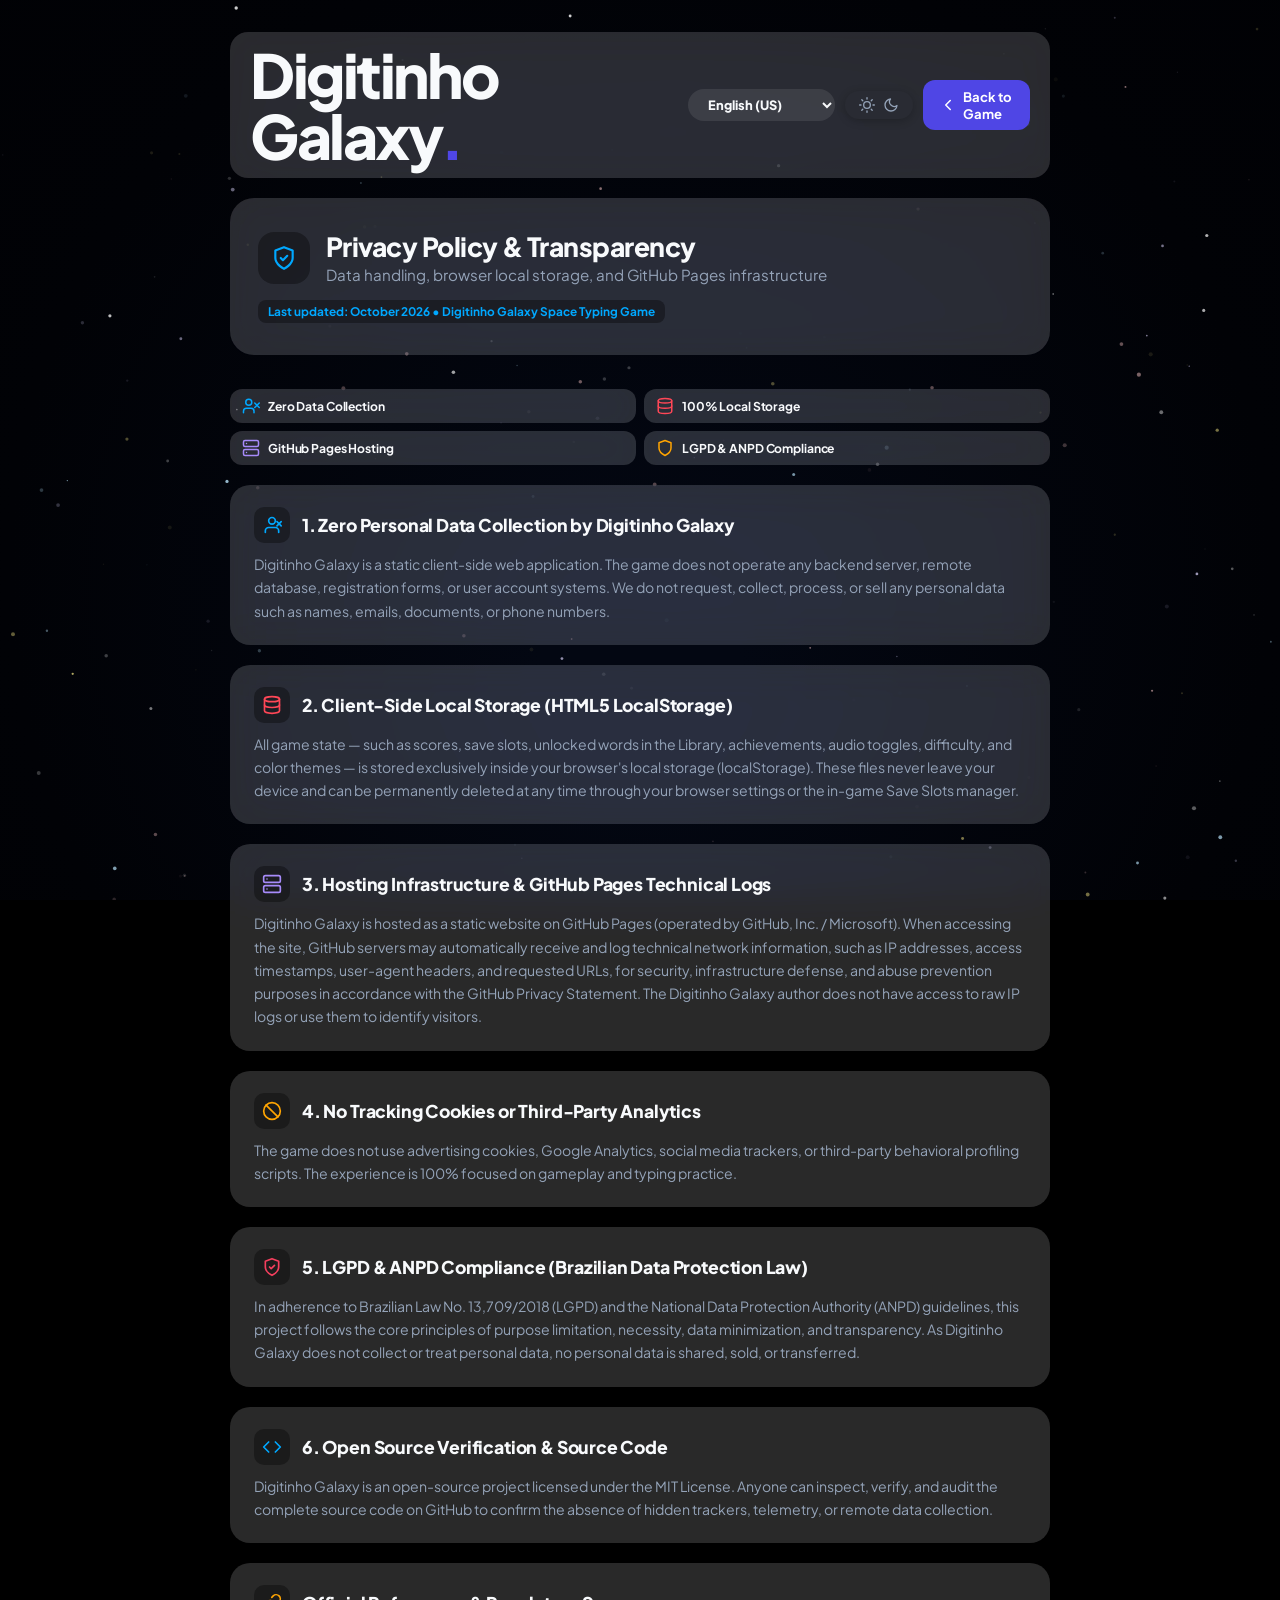
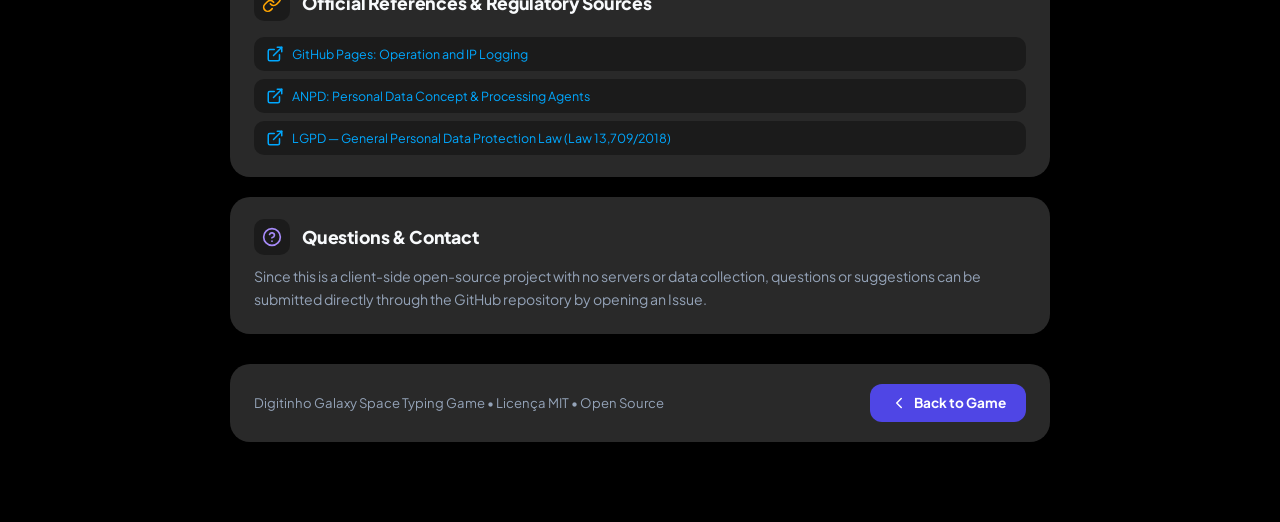
==== privacy.html @ 4d116341 "feat: enhance black hole accretion pulse, add progressive spaghettification and canvas celestial deb" ====
<!DOCTYPE html>
<html lang="en" class="privacy-html">
<head>
  <meta charset="UTF-8" />
  <meta name="viewport" content="width=device-width, initial-scale=1.0" />
  <title data-i18n="privacy_page_title">Digitinho Galaxy — Privacy Policy &amp; Transparency</title>
  <meta name="description" content="Digitinho Galaxy Privacy Policy & Data Transparency: client-side processing, browser local storage, and GitHub Pages infrastructure." />
  <link rel="icon" type="image/svg+xml" href="data:image/svg+xml,%3Csvg xmlns='http://www.w3.org/2000/svg' viewBox='0 0 32 32'%3E%3Cdefs%3E%3ClinearGradient id='g' x1='0%25' y1='0%25' x2='100%25' y2='100%25'%3E%3Cstop offset='0%25' stop-color='%236366F1'/%3E%3Cstop offset='100%25' stop-color='%2306B6D4'/%3E%3C/linearGradient%3E%3C/defs%3E%3Crect width='32' height='32' rx='8' fill='url(%23g)'/%3E%3Ctext x='15' y='22' font-family='sans-serif' font-weight='900' font-size='19' fill='%23FFFFFF' text-anchor='middle'%3ED%3C/text%3E%3Ccircle cx='23' cy='21' r='2.5' fill='%23FBBF24'/%3E%3C/svg%3E" />
  <link rel="preconnect" href="https://fonts.googleapis.com" />
  <link rel="preconnect" href="https://fonts.gstatic.com" crossorigin />
  <link href="https://fonts.googleapis.com/css2?family=Inter:wght@400;500;600;700;800&family=Plus+Jakarta+Sans:wght@500;600;700;800&display=swap" rel="stylesheet" />
  <link rel="stylesheet" href="./css/variables.css?v=1.0" />
  <link rel="stylesheet" href="./css/components.css?v=1.0" />
  <link rel="stylesheet" href="./css/layout.css?v=1.0" />
  <link rel="stylesheet" href="./css/modals.css?v=1.0" />
  <link rel="stylesheet" href="./css/responsive.css?v=1.0" />
  <style>
    html.privacy-html,
    body.privacy-body {
      overflow-y: auto !important;
      overflow-x: hidden !important;
      height: auto !important;
      min-height: 100vh !important;
      user-select: text !important;
      scrollbar-width: thin;
      scrollbar-color: rgba(99, 102, 241, 0.45) transparent;
    }
    html.privacy-html::-webkit-scrollbar,
    body.privacy-body::-webkit-scrollbar {
      width: 9px;
    }
    html.privacy-html::-webkit-scrollbar-track,
    body.privacy-body::-webkit-scrollbar-track {
      background: transparent;
    }
    html.privacy-html::-webkit-scrollbar-thumb,
    body.privacy-body::-webkit-scrollbar-thumb {
      background: rgba(99, 102, 241, 0.35);
      border-radius: 999px;
    }
    html.privacy-html::-webkit-scrollbar-thumb:hover,
    body.privacy-body::-webkit-scrollbar-thumb:hover {
      background: rgba(99, 102, 241, 0.60);
    }
  </style>
</head>
<body class="privacy-body">
  <!-- Ambient Saturated Canvas (dynamic orbs & topography behind frosted glass) -->
  <canvas id="ambient-canvas" aria-hidden="true"></canvas>

  <div class="privacy-page-wrap">
    
    <!-- Top Navigation Bar -->
    <header class="privacy-page-nav">
      <a href="./index.html" class="start-logo" style="text-decoration:none;">
        <span class="logo-main">Digitinho Galaxy</span><span class="logo-dot">.</span>
      </a>

      <div class="privacy-nav-actions">
        <!-- Language selector dropdown -->
        <select id="settings-lang-select" class="settings-opt-select" onchange="changeLanguage(this.value)" aria-label="Select language">
          <option value="en">English (US)</option>
          <option value="pt">Português (BR)</option>
          <option value="fr">Français</option>
          <option value="de">Deutsch</option>
          <option value="ja">日本語</option>
          <option value="ko">한국어</option>
          <option value="zh">简体中文</option>
        </select>

        <!-- Theme Toggle Button -->
        <button class="theme-switch-btn" onclick="toggleTheme()" type="button" aria-label="Toggle theme" title="Toggle theme">
          <svg class="theme-icon theme-icon-sun" width="16" height="16" viewBox="0 0 24 24" fill="none" stroke="currentColor" stroke-width="2" stroke-linecap="round" stroke-linejoin="round">
            <circle cx="12" cy="12" r="5"></circle>
            <line x1="12" y1="1" x2="12" y2="3"></line>
            <line x1="12" y1="21" x2="12" y2="23"></line>
            <line x1="4.22" y1="4.22" x2="5.64" y2="5.64"></line>
            <line x1="18.36" y1="18.36" x2="19.78" y2="19.78"></line>
            <line x1="1" y1="12" x2="3" y2="12"></line>
            <line x1="21" y1="12" x2="23" y2="12"></line>
            <line x1="4.22" y1="19.78" x2="5.64" y2="18.36"></line>
            <line x1="18.36" y1="5.64" x2="19.78" y2="4.22"></line>
          </svg>
          <svg class="theme-icon theme-icon-moon" width="16" height="16" viewBox="0 0 24 24" fill="none" stroke="currentColor" stroke-width="2" stroke-linecap="round" stroke-linejoin="round">
            <path d="M21 12.79A9 9 0 1 1 11.21 3 7 7 0 0 0 21 12.79z"></path>
          </svg>
        </button>

        <!-- Back to Game Link -->
        <a href="./index.html" class="btn-primary" style="display:inline-flex; align-items:center; gap:6px; text-decoration:none; padding:8px 16px; border-radius:12px; font-size:0.82rem;">
          <svg class="btn-svg-icon" width="15" height="15" viewBox="0 0 24 24" fill="none" stroke="currentColor" stroke-width="2" stroke-linecap="round" stroke-linejoin="round">
            <path d="m15 18-6-6 6-6"/>
          </svg>
          <span data-i18n="privacy_back_game">Voltar ao Jogo</span>
        </a>
      </div>
    </header>

    <!-- Hero Card -->
    <section class="privacy-hero-card">
      <div class="privacy-hero-header">
        <div class="privacy-hero-icon">
          <svg width="26" height="26" viewBox="0 0 24 24" fill="none" stroke="currentColor" stroke-width="2" stroke-linecap="round" stroke-linejoin="round">
            <path d="M12 22s8-4 8-10V5l-8-3-8 3v7c0 6 8 10 8 10z"/>
            <path d="m9 12 2 2 4-4"/>
          </svg>
        </div>
        <div>
          <h1 class="privacy-hero-title" data-i18n="privacy_title">Política de Privacidade &amp; Transparência</h1>
          <p class="privacy-hero-sub" data-i18n="privacy_sub">Tratamento de dados, armazenamento local no navegador e infraestrutura do GitHub Pages</p>
        </div>
      </div>
      <div class="privacy-updated-badge" data-i18n="privacy_updated">
        Última atualização: Outubro de 2026 • Digitinho Galaxy Space Typing Game
      </div>
    </section>

    <!-- Key Highlights Badges Grid -->
    <section class="privacy-badges-grid">
      <div class="privacy-badge">
        <svg class="privacy-badge-icon rule-icon-cyan" width="18" height="18" viewBox="0 0 24 24" fill="none" stroke="currentColor" stroke-width="2" stroke-linecap="round" stroke-linejoin="round">
          <path d="M16 21v-2a4 4 0 0 0-4-4H6a4 4 0 0 0-4 4v2"/>
          <circle cx="9" cy="7" r="4"/>
          <line x1="17" y1="8" x2="23" y2="14"/>
          <line x1="23" y1="8" x2="17" y2="14"/>
        </svg>
        <span data-i18n="privacy_badge_nocollect">Zero Coleta de Dados</span>
      </div>
      <div class="privacy-badge">
        <svg class="privacy-badge-icon rule-icon-coral" width="18" height="18" viewBox="0 0 24 24" fill="none" stroke="currentColor" stroke-width="2" stroke-linecap="round" stroke-linejoin="round">
          <ellipse cx="12" cy="5" rx="9" ry="3"/>
          <path d="M21 12c0 1.66-4 3-9 3s-9-1.34-9-3"/>
          <path d="M3 5v14c0 1.66 4 3 9 3s9-1.34 9-3V5"/>
        </svg>
        <span data-i18n="privacy_badge_local">100% Armazenamento Local</span>
      </div>
      <div class="privacy-badge">
        <svg class="privacy-badge-icon rule-icon-purple" width="18" height="18" viewBox="0 0 24 24" fill="none" stroke="currentColor" stroke-width="2" stroke-linecap="round" stroke-linejoin="round">
          <rect x="2" y="2" width="20" height="8" rx="2" ry="2"/>
          <rect x="2" y="14" width="20" height="8" rx="2" ry="2"/>
          <line x1="6" y1="6" x2="6.01" y2="6"/>
          <line x1="6" y1="18" x2="6.01" y2="18"/>
        </svg>
        <span data-i18n="privacy_badge_github">Hospedagem GitHub Pages</span>
      </div>
      <div class="privacy-badge">
        <svg class="privacy-badge-icon rule-icon-amber" width="18" height="18" viewBox="0 0 24 24" fill="none" stroke="currentColor" stroke-width="2" stroke-linecap="round" stroke-linejoin="round">
          <path d="M12 22s8-4 8-10V5l-8-3-8 3v7c0 6 8 10 8 10z"/>
        </svg>
        <span data-i18n="privacy_badge_lgpd">Conformidade LGPD &amp; ANPD</span>
      </div>
    </section>

    <!-- Section 1 -->
    <article class="privacy-section-card">
      <div class="privacy-sec-head">
        <div class="privacy-sec-icon-box rule-icon-cyan">
          <svg width="20" height="20" viewBox="0 0 24 24" fill="none" stroke="currentColor" stroke-width="2" stroke-linecap="round" stroke-linejoin="round">
            <path d="M20 21v-2a4 4 0 0 0-4-4H8a4 4 0 0 0-4 4v2"/>
            <circle cx="12" cy="7" r="4"/>
            <line x1="18" y1="8" x2="23" y2="13"/>
            <line x1="23" y1="8" x2="18" y2="13"/>
          </svg>
        </div>
        <h2 class="privacy-sec-heading" data-i18n="privacy_sec_collection_title">1. Zero Coleta de Dados Pessoais pelo Digitinho Galaxy</h2>
      </div>
      <p class="privacy-sec-body" data-i18n="privacy_sec_collection_desc">
        O Digitinho Galaxy é um jogo web estático executado integralmente no navegador do jogador (client-side). O projeto não possui servidores de backend próprios, banco de dados remoto, formulários de cadastro ou sistema de contas de usuário. Nenhum dado pessoal (como nome, e-mail, documento ou telefone) é solicitado, coletado, processado ou comercializado pelo desenvolvedor.
      </p>
    </article>

    <!-- Section 2 -->
    <article class="privacy-section-card">
      <div class="privacy-sec-head">
        <div class="privacy-sec-icon-box rule-icon-coral">
          <svg width="20" height="20" viewBox="0 0 24 24" fill="none" stroke="currentColor" stroke-width="2" stroke-linecap="round" stroke-linejoin="round">
            <ellipse cx="12" cy="5" rx="9" ry="3"/>
            <path d="M21 12c0 1.66-4 3-9 3s-9-1.34-9-3"/>
            <path d="M3 5v14c0 1.66 4 3 9 3s9-1.34 9-3V5"/>
          </svg>
        </div>
        <h2 class="privacy-sec-heading" data-i18n="privacy_sec_storage_title">2. Armazenamento Local no Dispositivo (HTML5 LocalStorage)</h2>
      </div>
      <p class="privacy-sec-body" data-i18n="privacy_sec_storage_desc">
        Todo o progresso do jogo — incluindo pontuação, slots de salvamento, palavras desbloqueadas na Biblioteca, conquistas obtidas, preferências sonoras, dificuldade e tema visual — é armazenado exclusivamente no armazenamento local do seu próprio navegador (localStorage). Essas informações jamais saem do seu aparelho e podem ser apagadas permanentemente a qualquer momento limpando os dados do navegador ou excluindo slots no próprio jogo.
      </p>
    </article>

    <!-- Section 3 -->
    <article class="privacy-section-card">
      <div class="privacy-sec-head">
        <div class="privacy-sec-icon-box rule-icon-purple">
          <svg width="20" height="20" viewBox="0 0 24 24" fill="none" stroke="currentColor" stroke-width="2" stroke-linecap="round" stroke-linejoin="round">
            <rect x="2" y="2" width="20" height="8" rx="2" ry="2"/>
            <rect x="2" y="14" width="20" height="8" rx="2" ry="2"/>
            <line x1="6" y1="6" x2="6.01" y2="6"/>
            <line x1="6" y1="18" x2="6.01" y2="18"/>
          </svg>
        </div>
        <h2 class="privacy-sec-heading" data-i18n="privacy_sec_hosting_title">3. Infraestrutura de Hospedagem e Registros Técnicos do GitHub Pages</h2>
      </div>
      <p class="privacy-sec-body" data-i18n="privacy_sec_hosting_desc">
        O Digitinho Galaxy é hospedado como um site estático na infraestrutura do GitHub Pages (operada pela GitHub, Inc. / Microsoft). Ao acessar a página, os servidores do GitHub podem processar e registrar automaticamente metadados técnicos de conexão — tais como endereço IP, data/hora da requisição, navegador (user-agent) e URL solicitada — para fins estritos de segurança, manutenção de infraestrutura e prevenção de abusos, em conformidade com a Declaração de Privacidade do GitHub. O desenvolvedor do Digitinho Galaxy não tem acesso a registros brutos de IPs nem utiliza esses dados para identificar ou rastrear jogadores.
      </p>
    </article>

    <!-- Section 4 -->
    <article class="privacy-section-card">
      <div class="privacy-sec-head">
        <div class="privacy-sec-icon-box rule-icon-amber">
          <svg width="20" height="20" viewBox="0 0 24 24" fill="none" stroke="currentColor" stroke-width="2" stroke-linecap="round" stroke-linejoin="round">
            <circle cx="12" cy="12" r="10"/>
            <line x1="4.93" y1="4.93" x2="19.07" y2="19.07"/>
          </svg>
        </div>
        <h2 class="privacy-sec-heading" data-i18n="privacy_sec_cookies_title">4. Zero Cookies de Rastreamento ou Analítica de Terceiros</h2>
      </div>
      <p class="privacy-sec-body" data-i18n="privacy_sec_cookies_desc">
        O jogo não utiliza cookies de publicidade, Google Analytics, pixels de redes sociais ou ferramentas de telemetria e perfilamento comportamental de terceiros. A experiência é 100% voltada ao treino de digitação e diversão arcade.
      </p>
    </article>

    <!-- Section 5 -->
    <article class="privacy-section-card">
      <div class="privacy-sec-head">
        <div class="privacy-sec-icon-box rule-icon-rose">
          <svg width="20" height="20" viewBox="0 0 24 24" fill="none" stroke="currentColor" stroke-width="2" stroke-linecap="round" stroke-linejoin="round">
            <path d="M12 22s8-4 8-10V5l-8-3-8 3v7c0 6 8 10 8 10z"/>
            <path d="m9 12 2 2 4-4"/>
          </svg>
        </div>
        <h2 class="privacy-sec-heading" data-i18n="privacy_sec_lgpd_title">5. Conformidade com a LGPD e Diretrizes da ANPD</h2>
      </div>
      <p class="privacy-sec-body" data-i18n="privacy_sec_lgpd_desc">
        Em observância à Lei Geral de Proteção de Dados Pessoais do Brasil (Lei nº 13.709/2018 - LGPD) e às orientações da Autoridade Nacional de Proteção de Dados (ANPD), o projeto adota estritamente os princípios de finalidade, necessidade, não discriminação e minimização de dados. Como o desenvolvedor não realiza tratamento de dados pessoais dos jogadores, nenhuma informação pessoal é comercializada, compartilhada ou transferida a terceiros.
      </p>
    </article>

    <!-- Section 6 -->
    <article class="privacy-section-card">
      <div class="privacy-sec-head">
        <div class="privacy-sec-icon-box rule-icon-cyan">
          <svg width="20" height="20" viewBox="0 0 24 24" fill="none" stroke="currentColor" stroke-width="2" stroke-linecap="round" stroke-linejoin="round">
            <polyline points="16 18 22 12 16 6"/>
            <polyline points="8 6 2 12 8 18"/>
          </svg>
        </div>
        <h2 class="privacy-sec-heading" data-i18n="privacy_sec_opensource_title">6. Código Aberto, Transparência e Auditoria</h2>
      </div>
      <p class="privacy-sec-body" data-i18n="privacy_sec_opensource_desc">
        O Digitinho Galaxy é um projeto de código aberto disponibilizado sob a Licença MIT. Qualquer pessoa pode inspecionar, auditar e verificar o código-fonte integral no GitHub para atestar a ausência total de rastreadores ocultos, telemetria ou coleta remota de dados.
      </p>
    </article>

    <!-- Section 7: Regulatory Links -->
    <section class="privacy-section-card">
      <div class="privacy-sec-head">
        <div class="privacy-sec-icon-box rule-icon-amber">
          <svg width="20" height="20" viewBox="0 0 24 24" fill="none" stroke="currentColor" stroke-width="2" stroke-linecap="round" stroke-linejoin="round">
            <path d="M10 13a5 5 0 0 0 7.54.54l3-3a5 5 0 0 0-7.07-7.07l-1.72 1.71"/>
            <path d="M14 11a5 5 0 0 0-7.54-.54l-3 3a5 5 0 0 0 7.07 7.07l1.71-1.71"/>
          </svg>
        </div>
        <h2 class="privacy-sec-heading" data-i18n="privacy_sec_links_title">Fontes Oficiais e Referências Normativas</h2>
      </div>
      <div class="privacy-links-grid" style="margin-top:6px;">
        <a href="https://docs.github.com/en/pages/getting-started-with-github-pages/what-is-github-pages" target="_blank" rel="noopener noreferrer" class="privacy-link-item">
          <svg class="btn-svg-icon" width="16" height="16" viewBox="0 0 24 24" fill="none" stroke="currentColor" stroke-width="2" stroke-linecap="round" stroke-linejoin="round">
            <path d="M18 13v6a2 2 0 0 1-2 2H5a2 2 0 0 1-2-2V8a2 2 0 0 1 2-2h6"/>
            <polyline points="15 3 21 3 21 9"/>
            <line x1="10" y1="14" x2="21" y2="3"/>
          </svg>
          <span data-i18n="privacy_link_github">GitHub Pages: Funcionamento e Registro de IPs</span>
        </a>
        <a href="https://www.gov.br/anpd/pt-br/assuntos/titular-de-dados" target="_blank" rel="noopener noreferrer" class="privacy-link-item">
          <svg class="btn-svg-icon" width="16" height="16" viewBox="0 0 24 24" fill="none" stroke="currentColor" stroke-width="2" stroke-linecap="round" stroke-linejoin="round">
            <path d="M18 13v6a2 2 0 0 1-2 2H5a2 2 0 0 1-2-2V8a2 2 0 0 1 2-2h6"/>
            <polyline points="15 3 21 3 21 9"/>
            <line x1="10" y1="14" x2="21" y2="3"/>
          </svg>
          <span data-i18n="privacy_link_anpd">ANPD: Conceito de Dado Pessoal e Agentes de Tratamento</span>
        </a>
        <a href="https://www.planalto.gov.br/ccivil_03/_ato2015-2018/2018/lei/l13709.htm" target="_blank" rel="noopener noreferrer" class="privacy-link-item">
          <svg class="btn-svg-icon" width="16" height="16" viewBox="0 0 24 24" fill="none" stroke="currentColor" stroke-width="2" stroke-linecap="round" stroke-linejoin="round">
            <path d="M18 13v6a2 2 0 0 1-2 2H5a2 2 0 0 1-2-2V8a2 2 0 0 1 2-2h6"/>
            <polyline points="15 3 21 3 21 9"/>
            <line x1="10" y1="14" x2="21" y2="3"/>
          </svg>
          <span data-i18n="privacy_link_lgpd">LGPD — Lei Geral de Proteção de Dados (Lei nº 13.709/2018)</span>
        </a>
      </div>
    </section>

    <!-- Section 8: Contact / GitHub Issues -->
    <article class="privacy-section-card">
      <div class="privacy-sec-head">
        <div class="privacy-sec-icon-box rule-icon-purple">
          <svg width="20" height="20" viewBox="0 0 24 24" fill="none" stroke="currentColor" stroke-width="2" stroke-linecap="round" stroke-linejoin="round">
            <circle cx="12" cy="12" r="10"/>
            <path d="M9.09 9a3 3 0 0 1 5.83 1c0 2-3 3-3 3"/>
            <line x1="12" y1="17" x2="12.01" y2="17"/>
          </svg>
        </div>
        <h2 class="privacy-sec-heading" data-i18n="privacy_contact_title">Dúvidas e Contato</h2>
      </div>
      <p class="privacy-sec-body" data-i18n="privacy_contact_desc">
        Como este é um projeto de código aberto sem servidores ou coleta de dados, dúvidas ou sugestões podem ser encaminhadas diretamente através do repositório no GitHub abrindo uma Issue.
      </p>
    </article>

    <!-- Page Footer -->
    <footer class="privacy-page-footer">
      <div style="font-size:0.82rem; color:var(--t2);">
        Digitinho Galaxy Space Typing Game • Licença MIT • Open Source
      </div>
      <a href="./index.html" class="btn-primary" style="display:inline-flex; align-items:center; gap:6px; text-decoration:none; padding:10px 20px; border-radius:12px; font-size:0.85rem;">
        <svg class="btn-svg-icon" width="16" height="16" viewBox="0 0 24 24" fill="none" stroke="currentColor" stroke-width="2" stroke-linecap="round" stroke-linejoin="round">
          <path d="m15 18-6-6 6-6"/>
        </svg>
        <span data-i18n="privacy_back_game">Voltar ao Jogo</span>
      </a>
    </footer>

  </div>

  <!-- Scripts -->
  <script src="./js/ambient.js?v=1.0"></script>
  <script src="./js/i18n.js?v=1.1"></script>
  <script>
    // Theme Management for standalone privacy page
    function initTheme() {
      const saved = localStorage.getItem('digithin_galaxy_theme');
      const prefersDark = window.matchMedia && window.matchMedia('(prefers-color-scheme: dark)').matches;
      const initial = saved || (prefersDark ? 'dark' : 'dark');
      setTheme(initial);
    }

    function setTheme(theme) {
      document.documentElement.setAttribute('data-theme', theme);
      localStorage.setItem('digithin_galaxy_theme', theme);
      const isDark = theme === 'dark';
      document.querySelectorAll('.theme-switch-btn').forEach(btn => {
        btn.classList.toggle('is-dark', isDark);
      });
    }

    function toggleTheme() {
      const current = document.documentElement.getAttribute('data-theme') || 'dark';
      const next = current === 'dark' ? 'light' : 'dark';
      setTheme(next);
    }

    initTheme();

    // Initialize Language and Translations
    document.addEventListener('DOMContentLoaded', async () => {
      const lang = typeof getLanguage === 'function' ? getLanguage() : 'pt';
      const langSelect = document.getElementById('settings-lang-select');
      if (langSelect) langSelect.value = lang;

      if (typeof loadLocale === 'function') {
        await loadLocale(lang);
      }
      if (typeof applyTranslations === 'function') {
        applyTranslations();
      }
    });
  </script>
</body>
</html>
---- css/variables.css ----
/* ======================================================
   DIGITHIN GALAXY — css/variables.css
   Design System Tokens, Themes (Dark/Light) & Core Canvas
   ====================================================== */

*,
*::before,
*::after {
  box-sizing: border-box;
  margin: 0;
  padding: 0;
}

/* ======================================================
   THEME DEFINITIONS: DARK (DEFAULT) & LIGHT
   ====================================================== */
:root {
  --theme: 'dark';

  /* Frosted Glass Surfaces (Translucent glass with cosmic refraction) */
  --glass-surface: rgba(4, 7, 18, 0.45);
  --glass-sidebar: rgba(4, 7, 18, 0.38);
  --glass-column: rgba(2, 5, 15, 0.32);
  --glass-queue: rgba(4, 7, 18, 0.50);

  /* Frosted Glass Cards (Luminous Translucent Glass & Zero Borders) */
  --glass-card: rgba(255, 255, 255, 0.16);
  --glass-card-hover: rgba(255, 255, 255, 0.24);
  --glass-card-border: transparent;
  --glass-card-blur: blur(20px) saturate(180%);
  --glass-sub-card: rgba(0, 0, 0, 0.35);

  --glass-pill: rgba(255, 255, 255, 0.08);
  --glass-btn-sec: rgba(255, 255, 255, 0.09);
  --glass-hover: rgba(255, 255, 255, 0.12);
  --glass-border: transparent;
  --glass-inner-border: transparent;
  --glass-highlight: rgba(255, 255, 255, 0.12);
  --shadow-glass: 0 16px 40px rgba(0, 0, 0, 0.35);

  --modal-bg: var(--glass-surface);
  --pause-backdrop: rgba(0, 0, 0, 0.05);
  --modal-backdrop: rgba(0, 0, 0, 0.08);

  /* Padrão Clean Glass Overlay (Contagem Regressiva, Pause e Modais com Fundo Visível) */
  --overlay-backdrop: rgba(0, 0, 0, 0.05);
  --overlay-backdrop-blur: blur(2px);
  --overlay-box-bg: var(--glass-surface);
  --overlay-box-blur: blur(24px) saturate(200%);

  /* Clean Typography Colors */
  --t1: #F8FAFC;
  --t2: #94A3B8;
  --t3: #64748B;
  --t4: #475569;

  /* Saturated Joyful Palette */
  --accent-primary: #4F46E5;
  /* Vivid Indigo */
  --accent-primary-hover: #6366F1;
  --accent-cyan: #00A8FF;
  /* Saturated Sky Cyan */
  --accent-emerald: #2ED573;
  /* Saturated Mint Emerald */
  --accent-coral: #FF4757;
  /* Saturated Coral Red */
  --accent-orange: #FF793F;
  /* Saturated Sunset Orange */
  --accent-purple: #7C3AED;
  /* Saturated Royal Purple */
  --accent-pink: #EC4899;
  /* Saturated Electric Pink */
  --accent-amber: #FFA502;
  /* Saturated Sunny Amber */

  /* Vocábulos: Progressão por Temperatura de Cor (Fria -> Temperada -> Quente -> Incandescente) */
  --tile-letter-bg: #2563EB;
  /* ❄️ Frio: Azul Real (Letra) */
  --tile-letter-txt: #FFFFFF;
  --tile-syl-bg: #059669;
  /* 🌿 Temperado: Verde Esmeralda (Sílaba) */
  --tile-syl-txt: #FFFFFF;
  --tile-word-bg: #D97706;
  /* ☀️ Quente: Âmbar Dourado Solar (Palavra Inteira) */
  --tile-word-txt: #FFFFFF;
  --tile-magic-bg: #D946EF;
  /* ⚡ Incandescente: Magenta Radiante Plasma (Palavra com Habilidade) */
  --tile-magic-txt: #FFFFFF;
  --tile-wild-bg: #8B5CF6;
  /* 💥 Violeta Cósmico (Wildcard) */
  --tile-wild-txt: #FFFFFF;
  --tile-danger-bg: #DC2626;
  /* 🚨 Perigo Fundo da Tela: Vermelho Alerta Vivo */

  /* Shadows & Elevations */
  --shadow-sm: 0 2px 8px rgba(0, 0, 0, 0.22);
  --shadow-md: 0 8px 24px rgba(0, 0, 0, 0.32);
  --shadow-lg: 0 20px 48px rgba(0, 0, 0, 0.42);
  --shadow-tile: 0 4px 14px rgba(0, 0, 0, 0.30);
  --shadow-ambient: rgba(0, 0, 0, 0.35);

  --progress-bg: rgba(255, 255, 255, 0.1);

  /* Typography */
  --font: 'Plus Jakarta Sans', 'Inter', -apple-system, BlinkMacSystemFont, 'Segoe UI', Roboto, sans-serif;
  --r-sm: 10px;
  --r-md: 16px;
  --r-lg: 22px;
  --r-pill: 999px;
}

[data-theme="light"] {
  --theme: 'light';

  /* Glass Surfaces (Light Mode Translucent Frosted Crystal) */
  --glass-surface: rgba(255, 255, 255, 0.42);
  --glass-sidebar: rgba(255, 255, 255, 0.38);
  --glass-column: rgba(255, 255, 255, 0.28);
  --glass-queue: rgba(255, 255, 255, 0.48);

  /* Frosted Glass Cards (Modo Claro) */
  --glass-card: rgba(255, 255, 255, 0.65);
  --glass-card-hover: rgba(255, 255, 255, 0.85);
  --glass-card-border: transparent;
  --glass-card-blur: blur(20px) saturate(180%);
  --glass-sub-card: rgba(0, 0, 0, 0.07);

  --glass-pill: rgba(255, 255, 255, 0.45);
  --glass-btn-sec: rgba(255, 255, 255, 0.50);
  --glass-hover: rgba(255, 255, 255, 0.65);
  --glass-border: transparent;
  --glass-inner-border: transparent;
  --glass-highlight: rgba(255, 255, 255, 0.60);
  --shadow-glass: 0 12px 32px rgba(15, 23, 42, 0.06);

  --modal-bg: var(--glass-surface);
  --pause-backdrop: rgba(255, 255, 255, 0.06);
  --modal-backdrop: rgba(15, 23, 42, 0.08);

  /* Padrão Clean Glass Overlay (Contagem Regressiva, Pause e Modais com Fundo Visível) */
  --overlay-backdrop: rgba(255, 255, 255, 0.06);
  --overlay-backdrop-blur: blur(2px);
  --overlay-box-bg: var(--glass-surface);
  --overlay-box-blur: blur(24px) saturate(200%);

  --t1: #0F172A;
  --t2: #334155;
  --t3: #64748B;
  --t4: #94A3B8;

  /* Saturated Joyful Palette */
  --accent-primary: #4F46E5;
  --accent-primary-hover: #6366F1;
  --accent-cyan: #0284C7;
  --accent-emerald: #10B981;
  --accent-coral: #FF4757;
  --accent-orange: #EA580C;
  --accent-purple: #7C3AED;
  --accent-pink: #DB2777;
  --accent-amber: #D97706;

  /* Vocábulos: Progressão por Temperatura de Cor */
  --tile-letter-bg: #2563EB;
  --tile-letter-txt: #FFFFFF;
  --tile-syl-bg: #059669;
  --tile-syl-txt: #FFFFFF;
  --tile-word-bg: #D97706;
  --tile-word-txt: #FFFFFF;
  --tile-magic-bg: #C026D3;
  --tile-magic-txt: #FFFFFF;
  --tile-wild-bg: #7C3AED;
  --tile-wild-txt: #FFFFFF;
  --tile-danger-bg: #DC2626;

  --shadow-sm: 0 2px 8px rgba(0, 0, 0, 0.05);
  --shadow-md: 0 8px 24px rgba(0, 0, 0, 0.08);
  --shadow-lg: 0 20px 48px rgba(15, 23, 42, 0.12);
  --shadow-tile: 0 4px 14px rgba(15, 23, 42, 0.18);
  --shadow-ambient: rgba(15, 23, 42, 0.08);

  --progress-bg: rgba(15, 23, 42, 0.08);
}

/* ======================================================
   BASE HTML & BODY
   ====================================================== */
html,
body {
  width: 100%;
  height: 100%;
  background: #000000;
  color: var(--t1);
  font-family: var(--font);
  overflow: hidden;
  user-select: none;
  -webkit-font-smoothing: antialiased;
  -moz-osx-font-smoothing: grayscale;
  transition: color 0.25s ease;
}

#ambient-canvas {
  position: fixed;
  inset: 0;
  width: 100%;
  height: 100%;
  z-index: 0;
  pointer-events: none;
}

#app {
  position: relative;
  z-index: 1;
  width: 100%;
  height: 100%;
  display: flex;
  flex-direction: column;
}

/* Screen Viewport Base */
.screen {
  position: fixed;
  inset: 0;
  display: none;
}

.screen.active {
  display: flex;
}
---- css/components.css ----
/* ======================================================
   DIGITHIN GALAXY — css/components.css
   Reusable UI Components: Buttons, Theme Switch & Badges
   ====================================================== */

/* ======================================================
   THEME TOGGLE SWITCH
   ====================================================== */
.theme-switch-btn {
  display: inline-flex;
  align-items: center;
  gap: 8px;
  background: var(--surface-card);
  border: none;
  border-radius: var(--r-pill);
  padding: 6px 14px;
  cursor: pointer;
  color: var(--t2);
  font-family: var(--font);
  font-size: 0.8rem;
  font-weight: 600;
  box-shadow: var(--shadow-sm);
  transition: background 0.2s, color 0.2s;
}
.theme-switch-btn:hover {
  background: var(--surface-hover);
  color: var(--t1);
}
.theme-switch-disc {
  width: 18px;
  height: 18px;
  border-radius: 50%;
  background: linear-gradient(90deg, #10B981 50%, #1E293B 50%);
  display: inline-block;
  box-shadow: 0 1px 4px rgba(0,0,0,0.2);
  transition: transform 0.3s ease;
}
[data-theme="light"] .theme-switch-disc {
  background: linear-gradient(90deg, #F59E0B 50%, #E2E8F0 50%);
  transform: rotate(180deg);
}
.screen-top-bar {
  position: absolute;
  top: 18px;
  right: 22px;
  z-index: 10;
  display: flex;
  align-items: center;
  gap: 10px;
}
.hud-theme-switch {
  padding: 6px 8px;
}
.queue-switch-btn {
  gap: 6px;
}
.queue-switch-icon {
  font-size: 0.72rem;
  line-height: 1;
}

/* ======================================================
   COMMON BUTTONS & CONTROLS (BORDERLESS DESIGN)
   ====================================================== */
button {
  border: none;
  outline: none;
  font-family: var(--font);
}

.btn-primary {
  font-weight: 700;
  font-size: 0.92rem;
  color: #FFFFFF;
  background: var(--accent-primary);
  border-radius: var(--r-md);
  padding: 12px 24px;
  cursor: pointer;
  box-shadow: none;
  transition: background 0.18s ease, filter 0.18s ease;
  display: inline-flex;
  align-items: center;
  justify-content: center;
  gap: 8px;
}
.btn-primary:hover {
  background: var(--accent-primary-hover);
  filter: brightness(1.12);
  box-shadow: none;
}
.btn-primary:active {
  background: var(--accent-primary);
  filter: brightness(0.96);
}

.btn-secondary {
  font-weight: 600;
  font-size: 0.88rem;
  color: var(--t1);
  background: var(--glass-btn-sec, rgba(255, 255, 255, 0.08));
  border: none;
  border-radius: var(--r-md);
  padding: 12px 20px;
  cursor: pointer;
  transition: background 0.18s, color 0.18s;
  display: inline-flex;
  align-items: center;
  justify-content: center;
  gap: 6px;
}
.btn-secondary:hover {
  background: var(--glass-hover, rgba(255, 255, 255, 0.15));
  color: var(--t1);
}
.btn-secondary:active {
  background: var(--glass-btn-sec, rgba(255, 255, 255, 0.08));
}

.btn-svg-icon {
  width: 18px;
  height: 18px;
  flex-shrink: 0;
  display: inline-block;
  vertical-align: middle;
}

.btn-link {
  background: none;
  font-size: 0.72rem;
  color: var(--accent-cyan);
  cursor: pointer;
  font-weight: 700;
  padding: 0;
  transition: opacity 0.15s;
}
.btn-link:hover {
  opacity: 0.8;
  text-decoration: underline;
}

.btn-lib-mini {
  background: var(--glass-card);
  backdrop-filter: var(--glass-card-blur);
  -webkit-backdrop-filter: var(--glass-card-blur);
  border: none;
  border-radius: var(--r-sm);
  color: var(--t2);
  font-size: 0.75rem;
  font-weight: 600;
  padding: 6px 12px;
  cursor: pointer;
  transition: background 0.15s, color 0.15s;
  display: inline-flex;
  align-items: center;
  gap: 5px;
  box-shadow: none;
}
.btn-lib-mini:hover {
  background: var(--glass-card-hover);
  color: var(--t1);
}

/* ======================================================
   SPEED BADGE & STATUS INDICATORS
   ====================================================== */
.speed-badge {
  font-size: 0.72rem;
  font-weight: 700;
  color: #FFFFFF;
  background: var(--accent-amber);
  border-radius: var(--r-pill);
  padding: 2px 8px;
  transition: transform 0.15s ease, background 0.15s ease;
}
.speed-badge.speed-up-flash {
  background: var(--accent-coral) !important;
  transform: scale(1.18);
}

/* Keyboard keys */
.kb-row {
  display: flex;
  gap: 6px;
  flex-wrap: wrap;
}
kbd {
  display: inline-flex;
  align-items: center;
  justify-content: center;
  min-width: 22px;
  height: 22px;
  padding: 0 6px;
  background: rgba(255, 255, 255, 0.12);
  backdrop-filter: blur(8px);
  -webkit-backdrop-filter: blur(8px);
  color: var(--t1);
  border-radius: 6px;
  font-family: 'JetBrains Mono', 'Fira Code', 'SF Mono', Consolas, monospace;
  font-size: 0.72rem;
  font-weight: 700;
  line-height: 1;
  border: 1px solid rgba(255, 255, 255, 0.16);
  box-shadow: 0 2px 6px rgba(0, 0, 0, 0.20);
  user-select: none;
  transition: all 0.15s ease;
}

[data-theme="light"] kbd {
  background: rgba(0, 0, 0, 0.07);
  color: #0F172A;
  border: 1px solid rgba(0, 0, 0, 0.12);
  box-shadow: 0 2px 4px rgba(0, 0, 0, 0.06);
}

/* Color Helpers */
.text-green { color: var(--accent-emerald) !important; }
.text-rose  { color: var(--accent-coral) !important; }
.text-sky   { color: var(--accent-cyan) !important; }
.text-amber { color: var(--accent-amber) !important; }

/* Visibility Utilities */
.hidden {
  display: none !important;
}

/* ======================================================
   APP INITIALIZATION LOADING SCREEN (Glassmorphism & No Borders)
   ====================================================== */
#app-loading-screen {
  position: fixed;
  inset: 0;
  z-index: 999999;
  display: flex;
  flex-direction: column;
  align-items: center;
  justify-content: center;
  background: var(--overlay-backdrop, rgba(7, 11, 20, 0.85));
  backdrop-filter: blur(24px) saturate(200%);
  -webkit-backdrop-filter: blur(24px) saturate(200%);
  opacity: 1;
  visibility: visible;
  transition: opacity 0.4s cubic-bezier(0.16, 1, 0.3, 1), visibility 0.4s;
  pointer-events: all;
  border: none !important;
}

#app-loading-screen.fade-out {
  opacity: 0;
  visibility: hidden;
  pointer-events: none;
}

.loading-content-box {
  display: flex;
  flex-direction: column;
  align-items: center;
  gap: 16px;
  background: var(--overlay-box-bg, rgba(15, 23, 42, 0.65));
  backdrop-filter: blur(24px) saturate(200%);
  -webkit-backdrop-filter: blur(24px) saturate(200%);
  padding: 34px 44px;
  border-radius: 20px;
  border: none !important;
  box-shadow: none !important;
  text-align: center;
}

.loading-brand-logo {
  font-family: 'Plus Jakarta Sans', var(--font), sans-serif;
  font-size: 2.1rem;
  font-weight: 800;
  letter-spacing: -0.04em;
  color: #FFFFFF;
}

.loading-brand-logo .logo-dot {
  color: var(--accent-primary, #6366F1);
}

.loading-spinner-svg {
  width: 40px;
  height: 40px;
  animation: loadingSpin 0.85s linear infinite;
}

@keyframes loadingSpin {
  to { transform: rotate(360deg); }
}

.loading-status-text {
  font-family: var(--font), sans-serif;
  font-size: 0.88rem;
  font-weight: 500;
  color: #94A3B8;
  letter-spacing: 0.02em;
  animation: loadingPulse 1.8s ease-in-out infinite;
}

@keyframes loadingPulse {
  0%, 100% { opacity: 0.7; }
  50% { opacity: 1; color: #F8FAFC; }
}
---- css/layout.css ----
/* ======================================================
   DIGITHIN GALAXY — css/layout.css
   Structural Screens, HUD, Floating Sidebars & Central Board
   ====================================================== */

/* ======================================================
   START SCREEN (FROSTED GLASS CARD OVER SATURATED CANVASES)
   ====================================================== */
#screen-start {
  align-items: center;
  justify-content: center;
  background: transparent;
  flex-direction: column;
}
#bg-deco {
  display: none;
}

.start-wrap {
  position: relative;
  z-index: 1;
  display: flex;
  flex-direction: column;
  align-items: center;
  gap: 20px;
  width: 100%;
  max-width: 520px;
  padding: 30px 26px 24px;
  text-align: center;
  background: var(--glass-sidebar);
  backdrop-filter: blur(28px) saturate(210%);
  -webkit-backdrop-filter: blur(28px) saturate(210%);
  border-radius: 26px;
  box-shadow: none;
  border: none !important;
}

.start-brand {
  display: flex;
  flex-direction: column;
  align-items: center;
  gap: 4px;
}
.start-logo {
  font-weight: 800;
  font-size: clamp(2.8rem, 7vw, 3.8rem);
  letter-spacing: -0.04em;
  line-height: 1;
}
.logo-main { color: var(--t1); }
.logo-dot  { color: var(--accent-primary); }
.start-sub {
  font-size: 0.90rem;
  color: var(--t2);
  margin-top: 0px;
  font-weight: 500;
  max-width: 400px;
  line-height: 1.35;
}

/* Dynamic Update Notification Banner (v1.6) */
.btn-update-available {
  width: 100%;
  background: linear-gradient(135deg, rgba(99, 102, 241, 0.24), rgba(6, 182, 212, 0.22)), var(--glass-card);
  backdrop-filter: var(--glass-card-blur);
  -webkit-backdrop-filter: var(--glass-card-blur);
  border: none !important;
  border-radius: 16px;
  padding: 12px 16px;
  display: flex;
  align-items: center;
  justify-content: space-between;
  gap: 12px;
  cursor: pointer;
  transition: background 0.18s ease, filter 0.18s ease, box-shadow 0.18s ease;
  transform: none !important;
  text-align: left;
  box-shadow: 0 4px 18px rgba(99, 102, 241, 0.18);
  margin-top: -4px;
  margin-bottom: 2px;
}
.btn-update-available:hover {
  background: linear-gradient(135deg, rgba(99, 102, 241, 0.36), rgba(6, 182, 212, 0.32)), var(--glass-card-hover);
  filter: brightness(1.12);
  box-shadow: 0 6px 24px rgba(99, 102, 241, 0.28);
}
.update-btn-left {
  display: flex;
  align-items: center;
  gap: 12px;
  min-width: 0;
}
.update-icon-wrap {
  width: 36px;
  height: 36px;
  border-radius: 12px;
  background: linear-gradient(135deg, #6366F1, #06B6D4);
  color: #FFFFFF;
  display: flex;
  align-items: center;
  justify-content: center;
  flex-shrink: 0;
  box-shadow: 0 2px 10px rgba(99, 102, 241, 0.32);
}
.update-text-col {
  display: flex;
  flex-direction: column;
  gap: 2px;
  min-width: 0;
}
.update-btn-title {
  font-size: 0.88rem;
  font-weight: 800;
  color: var(--t1);
  line-height: 1.25;
}
.update-btn-sub {
  font-size: 0.72rem;
  font-weight: 500;
  color: var(--t2);
  line-height: 1.2;
}
.update-btn-action-badge {
  display: inline-flex;
  align-items: center;
  gap: 5px;
  background: linear-gradient(135deg, #4F46E5, #6366F1);
  color: #FFFFFF;
  font-size: 0.75rem;
  font-weight: 800;
  padding: 6px 14px;
  border-radius: 999px;
  flex-shrink: 0;
  transition: filter 0.18s ease, background 0.18s ease;
  box-shadow: 0 2px 8px rgba(79, 70, 229, 0.35);
}
.btn-update-available:hover .update-btn-action-badge {
  filter: brightness(1.14);
}
.btn-update-available.updating .update-icon-wrap svg {
  animation: spinUpdate 0.8s linear infinite;
}
@keyframes spinUpdate {
  from { transform: rotate(0deg); }
  to { transform: rotate(360deg); }
}

/* Hero Start & Continue Action */
.start-hero-action {
  width: 100%;
  display: flex;
  justify-content: center;
}

.hero-start-btn {
  width: 100%;
  height: 56px;
  background: linear-gradient(135deg, #4F46E5, #6366F1);
  color: #FFFFFF;
  font-size: 1.10rem;
  font-weight: 800;
  letter-spacing: 0.02em;
  border-radius: var(--r-md);
  border: none !important;
  cursor: pointer;
  display: flex;
  align-items: center;
  justify-content: center;
  gap: 12px;
  padding: 0 20px;
  box-shadow: 0 6px 20px rgba(79, 70, 229, 0.38);
  transition: filter 0.18s ease, background 0.18s ease, box-shadow 0.18s ease;
  transform: none !important;
}
.hero-start-btn:hover {
  background: linear-gradient(135deg, #6366F1, #818CF8);
  filter: brightness(1.12);
  box-shadow: 0 8px 26px rgba(99, 102, 241, 0.48);
}

.hero-continue-btn {
  background: linear-gradient(135deg, #10B981, #059669);
  box-shadow: 0 6px 20px rgba(16, 185, 129, 0.38);
}
.hero-continue-btn:hover {
  background: linear-gradient(135deg, #059669, #34D399);
  filter: brightness(1.12);
  box-shadow: 0 8px 26px rgba(16, 185, 129, 0.48);
}

.hero-play-icon {
  width: 28px;
  height: 28px;
  border-radius: 50%;
  background: rgba(255, 255, 255, 0.22);
  display: flex;
  align-items: center;
  justify-content: center;
  flex-shrink: 0;
}
.hero-start-text {
  font-weight: 800;
}

/* Game Modes Bento Grid (3 Columns) */
.start-modes-section {
  width: 100%;
  display: flex;
  flex-direction: column;
  gap: 8px;
}
.start-section-tag {
  font-size: 0.68rem;
  font-weight: 800;
  letter-spacing: 0.12em;
  color: var(--t2);
  text-transform: uppercase;
  text-align: left;
  padding-left: 2px;
}
.start-modes-grid {
  display: grid;
  grid-template-columns: repeat(3, 1fr);
  gap: 10px;
  width: 100%;
}
.mode-card {
  background: var(--glass-card);
  backdrop-filter: var(--glass-card-blur);
  -webkit-backdrop-filter: var(--glass-card-blur);
  border: none !important;
  border-radius: 16px;
  padding: 14px 8px 12px;
  display: flex;
  flex-direction: column;
  align-items: center;
  text-align: center;
  gap: 8px;
  cursor: pointer;
  transition: background 0.18s ease, filter 0.18s ease;
  transform: none !important;
}
.mode-card:hover {
  background: var(--glass-card-hover);
  filter: brightness(1.10);
}
.mode-card-icon {
  width: 40px;
  height: 40px;
  border-radius: 12px;
  display: flex;
  align-items: center;
  justify-content: center;
  flex-shrink: 0;
  transition: filter 0.18s ease;
}
.mode-icon-purple {
  background: rgba(139, 92, 246, 0.20);
  color: #A78BFA;
}
.mode-icon-cyan {
  background: rgba(6, 182, 212, 0.20);
  color: #22D3EE;
}
.mode-icon-amber {
  background: rgba(245, 158, 11, 0.20);
  color: #FBBF24;
}
.mode-card-info {
  display: flex;
  flex-direction: column;
  gap: 2px;
  align-items: center;
}
.mode-card-title {
  font-size: 0.84rem;
  font-weight: 700;
  color: var(--t1);
  line-height: 1.2;
}
.mode-card-desc {
  font-size: 0.68rem;
  color: var(--t2);
  font-weight: 500;
  text-align: center;
  line-height: 1.25;
}

/* Quick Tools System Bar */
.start-system-bar {
  display: grid;
  grid-template-columns: repeat(4, 1fr);
  gap: 8px;
  width: 100%;
}
.system-bar-btn {
  background: var(--glass-card);
  backdrop-filter: var(--glass-card-blur);
  -webkit-backdrop-filter: var(--glass-card-blur);
  border: none !important;
  border-radius: 12px;
  padding: 10px 4px 8px;
  display: flex;
  flex-direction: column;
  align-items: center;
  justify-content: center;
  gap: 5px;
  color: var(--t2);
  font-size: 0.72rem;
  font-weight: 700;
  cursor: pointer;
  transition: background 0.18s ease, color 0.18s ease, filter 0.18s ease;
  transform: none !important;
}
.system-bar-btn:hover {
  background: var(--glass-card-hover);
  color: var(--t1);
  filter: brightness(1.10);
}
.system-bar-btn .btn-svg-icon {
  width: 18px;
  height: 18px;
  flex-shrink: 0;
}

/* Start Screen Subtle Footer Links */
.start-footer-links {
  margin-top: 10px;
  display: flex;
  align-items: center;
  justify-content: center;
  width: 100%;
}

.start-footer-link-btn {
  background: transparent;
  border: none !important;
  color: var(--t2);
  font-size: 0.74rem;
  font-weight: 600;
  display: inline-flex;
  align-items: center;
  gap: 6px;
  cursor: pointer;
  padding: 6px 14px;
  border-radius: 20px;
  transition: color 0.18s ease, background 0.18s ease, filter 0.18s ease;
  transform: none !important;
}

.start-footer-link-btn:hover {
  color: var(--t1);
  background: var(--glass-card);
  filter: brightness(1.10);
}

/* Rules Card in Modal */
.rules-card {
  width: 100%;
  background: var(--glass-card);
  backdrop-filter: var(--glass-card-blur);
  -webkit-backdrop-filter: var(--glass-card-blur);
  border-radius: 16px;
  padding: 16px 18px;
  display: flex;
  flex-direction: column;
  gap: 12px;
  text-align: left;
  box-shadow: none;
  border: none !important;
}
.rule-row {
  display: flex;
  align-items: flex-start;
  gap: 12px;
  font-size: 0.84rem;
  color: var(--t2);
  line-height: 1.45;
}
.rule-row strong {
  color: var(--t1);
  font-weight: 700;
}
.rule-svg-icon {
  width: 20px;
  height: 20px;
  flex-shrink: 0;
  margin-top: 1px;
}
.rule-icon-cyan   { color: var(--accent-cyan); }
.rule-icon-coral  { color: var(--accent-coral); }
.rule-icon-purple { color: #A78BFA; }
.rule-icon-amber  { color: var(--accent-amber); }
.rule-icon-rose   { color: #F43F5E; }

/* ======================================================
   GAME SCREEN & HUD
   ====================================================== */
#screen-game {
  flex-direction: column;
  height: 100%;
}

/* HUD (Floating Frosted Glass Bar - Aligned to Game Column) */
#hud {
  flex-shrink: 0;
  display: flex;
  flex-direction: column;
  align-items: center;
  justify-content: center;
  width: 100%;
  max-width: 440px;
  margin: 12px auto 0 auto;
  padding: 8px 18px;
  background: var(--glass-surface);
  backdrop-filter: blur(24px) saturate(220%);
  -webkit-backdrop-filter: blur(24px) saturate(220%);
  border-radius: var(--r-lg);
  box-shadow: var(--shadow-glass);
  border: none;
  z-index: 10;
}

.hud-mobile-lives {
  display: none;
}
.hud-mobile-stats {
  display: none;
}

.hud-center-block {
  display: flex;
  flex-direction: column;
  align-items: center;
  gap: 5px;
  width: 100%;
  max-width: 440px;
  margin: 0 auto;
}
.phase-tag {
  font-size: 0.72rem;
  letter-spacing: 0.18em;
  color: var(--t3);
  font-weight: 700;
}

#progress-wrap {
  width: 100%;
  height: 8px;
  background: var(--progress-bg);
  border-radius: var(--r-pill);
  overflow: hidden;
}
#progress-fill {
  height: 100%;
  width: 0%;
  background: linear-gradient(90deg, var(--accent-primary) 0%, var(--accent-cyan) 100%);
  border-radius: var(--r-pill);
  transition: width 0.28s cubic-bezier(0.4, 0, 0.2, 1);
}
#progress-fill.hit-flash {
  animation: hitFlash 0.2s ease;
}
#progress-fill.err-flash {
  animation: errFlash 0.3s ease;
}
@keyframes hitFlash {
  0%, 100% { filter: brightness(1); }
  50%      { filter: brightness(1.6); }
}
@keyframes errFlash {
  0%   { background: var(--accent-coral); }
  100% { background: linear-gradient(90deg, var(--accent-primary), var(--accent-cyan)); }
}
#progress-text {
  font-size: 0.68rem;
  color: var(--t3);
  font-weight: 600;
}
.hud-progress-info {
  display: flex;
  align-items: center;
  justify-content: center;
  gap: 8px;
}
.zen-fixed-badge {
  display: inline-flex;
  align-items: center;
  gap: 4px;
  background: var(--glass-sub-card);
  border: none;
  color: var(--accent-cyan);
  font-size: 0.68rem;
  font-weight: 700;
  padding: 2px 10px;
  border-radius: var(--r-pill);
  letter-spacing: 0.02em;
  user-select: none;
}
.zen-fixed-badge.hidden {
  display: none !important;
}

.zen-lives-pill {
  font-size: 0.72rem;
  font-weight: 800;
  color: var(--accent-emerald);
  letter-spacing: 0.03em;
  background: var(--glass-sub-card);
  border: none;
  padding: 3px 8px;
  border-radius: var(--r-pill);
  display: inline-flex;
  align-items: center;
  gap: 4px;
  white-space: nowrap;
}



/* ======================================================
   GAMEPLAY LAYOUT (FLOATING FROSTED GLASS PANELS)
   ====================================================== */
#layout {
  flex: 1;
  display: flex;
  overflow: hidden;
  min-height: 0;
  justify-content: center;
  background: transparent;
  padding: 12px 14px 14px 14px;
  gap: 12px;
}#side-left,
#side-right {
  flex: 0 0 240px;
  width: 240px;
  padding: 14px;
  display: flex;
  flex-direction: column;
  gap: 12px;
  overflow-y: auto;
  background: var(--glass-sidebar);
  backdrop-filter: blur(24px) saturate(220%);
  -webkit-backdrop-filter: blur(24px) saturate(220%);
  border-radius: 24px;
  box-shadow: var(--shadow-glass);
  border: none;
  scrollbar-width: none;
}
#side-left::-webkit-scrollbar,
#side-right::-webkit-scrollbar {
  display: none;
}

.side-card {
  background: var(--glass-card);
  backdrop-filter: var(--glass-card-blur);
  -webkit-backdrop-filter: var(--glass-card-blur);
  border-radius: var(--r-md);
  padding: 12px 14px;
  border: none;
  box-shadow: none;
}
.side-card.flex-grow {
  flex: 1;
  min-height: 60px;
  overflow-y: auto;
  scrollbar-width: none;
}
.side-card-header {
  display: flex;
  justify-content: space-between;
  align-items: center;
  margin-bottom: 8px;
}
.side-title {
  font-size: 0.72rem;
  letter-spacing: 0.10em;
  color: var(--t2);
  font-weight: 800;
  text-transform: uppercase;
}

/* Unified Stats Dashboard (Modern Card Style) */
.side-card-stats {
  background: var(--glass-card);
  backdrop-filter: var(--glass-card-blur);
  -webkit-backdrop-filter: var(--glass-card-blur);
  border-radius: 16px;
  padding: 14px 16px;
  border: none;
  box-shadow: none;
}
.side-card-title-row {
  display: flex;
  justify-content: space-between;
  align-items: center;
  margin-bottom: 10px;
}

/* Player Lives Display (Organized inside Left Dashboard) */
.stat-hero-lives {
  background: var(--glass-sub-card);
  border-radius: 14px;
  padding: 10px 14px;
  margin-bottom: 8px;
  display: flex;
  flex-direction: column;
  gap: 6px;
  border: none;
  box-shadow: none;
}
.stat-lives-count {
  font-size: 0.82rem;
  font-weight: 800;
  color: var(--accent-emerald);
  font-variant-numeric: tabular-nums;
  letter-spacing: 0.05em;
  transition: color 0.2s ease;
}
.stat-lives-count.warn {
  color: var(--accent-amber);
}
.stat-lives-count.danger {
  color: var(--accent-coral);
}
.stat-hero-hearts {
  display: flex;
  align-items: center;
  gap: 6px;
  font-size: 1.25rem;
  line-height: 1;
  min-height: 24px;
}
.stat-hero-hearts .heart-icon {
  display: inline-block;
  transition: transform 0.2s cubic-bezier(0.34, 1.56, 0.64, 1), opacity 0.2s ease, filter 0.2s ease;
  filter: drop-shadow(0 2px 5px rgba(239, 68, 68, 0.4));
}
.stat-hero-hearts .heart-icon.lost {
  opacity: 0.28;
  filter: grayscale(1) drop-shadow(none);
  transform: scale(0.85);
}

.stat-hero-score,
.stat-hero-coins {
  background: var(--glass-sub-card);
  border-radius: 14px;
  padding: 12px 14px;
  margin-bottom: 8px;
  display: flex;
  flex-direction: column;
  gap: 4px;
  border: none;
  box-shadow: none;
}
.stat-hero-header {
  display: flex;
  align-items: center;
  justify-content: space-between;
}
.stat-hero-lbl {
  font-size: 0.68rem;
  letter-spacing: 0.10em;
  color: var(--t2);
  font-weight: 700;
  text-transform: uppercase;
}
.stat-hero-icon {
  font-size: 0.88rem;
}
.stat-hero-val-wrap {
  display: flex;
  align-items: baseline;
  overflow: hidden;
}
.stat-hero-val {
  font-size: 1.25rem;
  font-weight: 800;
  color: var(--accent-cyan);
  font-variant-numeric: tabular-nums;
  letter-spacing: 0.05em;
  line-height: 1;
  transition: color 0.18s ease, text-shadow 0.18s ease, filter 0.18s ease;
}
.stat-hero-val.score-counting {
  color: #38BDF8;
  filter: brightness(1.22);
  text-shadow: 0 0 10px rgba(56, 189, 248, 0.75), 0 0 20px rgba(14, 165, 233, 0.35);
}
[data-theme="light"] .stat-hero-val.score-counting {
  color: #0284C7;
  filter: brightness(1.15);
  text-shadow: 0 0 8px rgba(2, 132, 199, 0.45);
}

.stats-unified-grid {
  display: grid;
  grid-template-columns: 1fr 1fr;
  gap: 8px;
}
.stat-box {
  background: var(--glass-sub-card);
  border-radius: 14px;
  padding: 10px 12px;
  display: flex;
  flex-direction: column;
  gap: 3px;
  border: none;
  box-shadow: none;
}
.stat-box-lbl {
  font-size: 0.68rem;
  letter-spacing: 0.08em;
  color: var(--t2);
  font-weight: 700;
  text-transform: uppercase;
}
.stat-box-val {
  font-size: 1.2rem;
  font-weight: 800;
  color: var(--t1);
  line-height: 1.1;
}

#words-list {
  display: flex;
  flex-direction: column;
  gap: 6px;
}
.word-tag {
  display: flex;
  align-items: center;
  justify-content: space-between;
  background: var(--glass-sub-card);
  border-radius: 12px;
  padding: 6px 10px;
  font-size: 0.74rem;
  font-weight: 700;
  color: var(--t1);
  border: none;
  box-shadow: none;
}
.word-tag .wt-pts {
  color: var(--accent-amber);
  font-weight: 600;
  font-size: 0.68rem;
}

/* ======================================================
   GAME COLUMN (CENTRAL PLAYBOARD — FLOATING TRANSLUCENT GLASS)
   ====================================================== */
#game-column {
  flex: 0 0 440px;
  width: 440px;
  display: flex;
  flex-direction: column;
  position: relative;
  background: var(--glass-column);
  backdrop-filter: blur(20px) saturate(220%);
  -webkit-backdrop-filter: blur(20px) saturate(220%);
  border-radius: 24px;
  box-shadow: var(--shadow-glass);
  border: none;
}

#game-column::after {
  display: none;
}

#game-area {
  position: relative;
  flex: 1;
  overflow: hidden;
  min-height: 0;
  order: 1;
}

.debris-canvas {
  position: absolute;
  top: 0;
  left: 0;
  width: 100%;
  height: 100%;
  pointer-events: none;
  z-index: 12;
}

/* ======================================================
   HORIZONTAL BLACK HOLE ACCRETION VORTEX (EVENT HORIZON MOUTH)
   ====================================================== */
.black-hole-vortex {
  position: absolute;
  bottom: -15px;
  left: -2%;
  right: -2%;
  width: 104%;
  height: 125px;
  pointer-events: none;
  z-index: 2;
  overflow: visible;
  display: flex;
  align-items: flex-end;
  justify-content: center;
}

.bh-svg {
  width: 100%;
  height: 100%;
  display: block;
  overflow: visible;
}

/* ======================================================
   CONSTANT LUMINOUS ACCRETION DISK PULSE & RELATIVISTIC GLOW
   ====================================================== */
/* Radiant accretion atmosphere pulsing rhythmically */
.bh-pulsing-glow {
  transform-origin: 500px 180px;
  animation: bhAccretionGlowPulse 2.8s ease-in-out infinite alternate;
}

@keyframes bhAccretionGlowPulse {
  0% {
    opacity: 0.58;
    transform: scale(0.99);
  }
  50% {
    opacity: 0.85;
    transform: scale(1.02);
  }
  100% {
    opacity: 0.98;
    transform: scale(1.042);
  }
}

/* Outer accretion ring: constantly luminous, colorful and pulsating */
.bh-disk-outer {
  transform-origin: 500px 180px;
  animation: bhDiskOuterPulse 2.8s ease-in-out infinite alternate;
}

@keyframes bhDiskOuterPulse {
  0% {
    stroke-width: 9.5;
    opacity: 0.90;
    transform: scale(0.996);
    filter: drop-shadow(0 0 10px rgba(56, 189, 248, 0.85)) drop-shadow(0 0 18px rgba(244, 114, 182, 0.65));
  }
  50% {
    stroke-width: 12.5;
    opacity: 1;
    transform: scale(1.012);
    filter: drop-shadow(0 0 16px rgba(56, 189, 248, 0.95)) drop-shadow(0 0 28px rgba(251, 191, 36, 0.8));
  }
  100% {
    stroke-width: 14.5;
    opacity: 1;
    transform: scale(1.022);
    filter: drop-shadow(0 0 22px rgba(255, 255, 255, 0.95)) drop-shadow(0 0 36px rgba(244, 114, 182, 0.9));
  }
}

/* Inner accretion core line: constant starlight emission */
.bh-disk-core {
  animation: bhDiskCorePulse 2.8s ease-in-out infinite alternate;
}

@keyframes bhDiskCorePulse {
  0% {
    stroke-width: 3.2;
    opacity: 0.90;
  }
  100% {
    stroke-width: 4.8;
    opacity: 1;
    filter: drop-shadow(0 0 8px rgba(255, 255, 255, 0.95));
  }
}

/* Front event horizon rim highlight: crisp, pure white relativistic pulse */
.bh-front-rim {
  animation: bhRimPulse 2.8s ease-in-out infinite alternate;
}

@keyframes bhRimPulse {
  0% {
    stroke-width: 2.8;
    opacity: 0.88;
  }
  100% {
    stroke-width: 4.5;
    opacity: 1;
    filter: drop-shadow(0 0 10px rgba(255, 255, 255, 1));
  }
}

/* Relativistic Gravitational Lensing Upper Arc subtle pulse */
.bh-lensing-arc {
  animation: bhLensingPulse 3.6s ease-in-out infinite alternate;
}

@keyframes bhLensingPulse {
  0% {
    stroke-width: 5.5;
    opacity: 0.75;
  }
  100% {
    stroke-width: 7.8;
    opacity: 0.96;
  }
}

/* Relativistic surge burst triggered when an item is swallowed */
.black-hole-vortex.pulse .bh-pulsing-glow {
  opacity: 1 !important;
  transform: scale(1.10) !important;
  transition: opacity 0.08s ease-out, transform 0.08s ease-out;
}
.black-hole-vortex.pulse .bh-disk-outer {
  stroke-width: 18 !important;
  opacity: 1 !important;
  filter: drop-shadow(0 0 28px rgba(255, 255, 255, 1)) drop-shadow(0 0 52px rgba(56, 189, 248, 1)) !important;
  transition: stroke-width 0.08s ease-out;
}
.black-hole-vortex.pulse .bh-front-rim {
  stroke-width: 6.5 !important;
  opacity: 1 !important;
  filter: drop-shadow(0 0 16px rgba(255, 255, 255, 1)) !important;
  transition: stroke-width 0.08s ease-out;
}

/* Shield Aura Barrier Effect */
.shield-aura {
  position: absolute;
  bottom: 0;
  left: 0;
  right: 0;
  height: 24px;
  background: linear-gradient(to top, rgba(46, 213, 115, 0.4), transparent);
  border-top: 2px solid var(--accent-emerald);
  pointer-events: none;
  z-index: 8;
  opacity: 0;
  transition: opacity 0.3s ease, bottom 0.25s ease;
}
.shield-aura.active {
  opacity: 1;
  animation: shieldPulse 1.4s ease-in-out infinite alternate;
}
#game-column.queue-pos-bottom .shield-aura {
  bottom: 52px;
}
#game-column.has-finger-guide .shield-aura {
  bottom: 54px;
}
#game-column.has-finger-guide.queue-pos-bottom .shield-aura {
  bottom: 106px;
}
#game-column.has-virtual-keyboard .shield-aura {
  bottom: var(--vk-height, 144px);
}
#game-column.has-virtual-keyboard.has-mobile-skills .shield-aura {
  bottom: calc(var(--vk-height, 144px) + var(--msb-height, 38px));
}
#game-column.has-virtual-keyboard.queue-pos-bottom .shield-aura {
  bottom: calc(var(--vk-height, 144px) + 52px);
}
#game-column.has-virtual-keyboard.queue-pos-bottom.has-mobile-skills .shield-aura {
  bottom: calc(var(--vk-height, 144px) + 52px + var(--msb-height, 38px));
}

@keyframes shieldPulse {
  0%   { filter: brightness(1); }
  100% { filter: brightness(1.3); }
}

/* ======================================================
   QUEUE BAR (GLASS DOCK — TOP BY DEFAULT / OPTIONAL BOTTOM)
   ====================================================== */
#queue-bar {
  flex-shrink: 0;
  height: 52px;
  background: var(--glass-queue);
  backdrop-filter: blur(20px);
  -webkit-backdrop-filter: blur(20px);
  display: flex;
  align-items: center;
  padding: 0 16px;
  gap: 8px;
  overflow: hidden;
  z-index: 5;
  order: 0; /* Top by default */
  border-radius: 24px 24px 0 0;
  border: none;
  box-shadow: 0 2px 10px rgba(0, 0, 0, 0.15);
  transition: order 0.2s ease, border-radius 0.2s ease, box-shadow 0.2s ease;
}

#game-column.queue-pos-bottom #queue-bar {
  order: 2; /* Bottom dock */
  border-radius: 0 0 24px 24px;
  box-shadow: 0 -2px 10px rgba(0, 0, 0, 0.15);
}
#game-column.has-finger-guide.queue-pos-bottom #queue-bar,
#game-column.has-virtual-keyboard.queue-pos-bottom #queue-bar {
  border-radius: 0;
}

.queue-label-wrap {
  display: flex;
  align-items: center;
  flex-shrink: 0;
}
.queue-label {
  font-size: 0.62rem;
  letter-spacing: 0.14em;
  color: var(--t3);
  font-weight: 700;
  white-space: nowrap;
  margin-right: 2px;
}
#queue-items {
  display: flex;
  gap: 6px;
  align-items: center;
  overflow: hidden;
  flex: 1;
  min-width: 0;
}

.qi {
  font-weight: 700;
  font-size: 0.74rem;
  padding: 5px 10px;
  border-radius: var(--r-pill);
  white-space: nowrap;
  border: none;
  color: #FFFFFF;
  transition: opacity 0.25s ease, margin-left 0.24s cubic-bezier(0.4, 0, 0.2, 1), transform 0.24s ease;
  flex-shrink: 0;
  will-change: margin-left, opacity, transform;
}
.qi.letter {
  width: 28px;
  min-width: 28px;
  max-width: 28px;
  height: 28px;
  aspect-ratio: 1 / 1;
  border-radius: 50%;
  padding: 0;
  display: inline-flex;
  align-items: center;
  justify-content: center;
  background: var(--tile-letter-bg);
  flex-shrink: 0;
}
.qi.syllable { border-radius: var(--r-pill); background: var(--tile-syl-bg); flex-shrink: 0; }
.qi.word     { border-radius: var(--r-pill); background: var(--tile-word-bg); flex-shrink: 0; }
.qi.wildcard { border-radius: var(--r-pill); background: var(--tile-wild-bg); flex-shrink: 0; }
.qi.has-skill-q {
  background: var(--tile-magic-bg) !important;
  outline: 2px solid var(--accent-amber);
  box-shadow: 0 0 10px rgba(217, 70, 239, 0.7);
  flex-shrink: 0;
}

.qi:nth-child(1) { opacity: 1; }
.qi:nth-child(2) { opacity: 0.85; }
.qi:nth-child(3) { opacity: 0.65; }
.qi:nth-child(4) { opacity: 0.45; }
.qi:nth-child(5) { opacity: 0.30; }
.qi:nth-child(n+6) { opacity: 0.18; }

/* Leaving queue item transition */
.qi.qi-leaving {
  opacity: 0 !important;
  transform: scale(0.72) !important;
  pointer-events: none !important;
}

/* Sibling queue items brighten smoothly while the first item exits */
#queue-items .qi.qi-leaving + .qi { opacity: 1; }
#queue-items .qi.qi-leaving + .qi + .qi { opacity: 0.85; }
#queue-items .qi.qi-leaving + .qi + .qi + .qi { opacity: 0.65; }
#queue-items .qi.qi-leaving + .qi + .qi + .qi + .qi { opacity: 0.45; }
#queue-items .qi.qi-leaving + .qi + .qi + .qi + .qi + .qi { opacity: 0.30; }

@keyframes qiPopIn {
  0% {
    opacity: 0;
    transform: scale(0.35);
  }
  100% {
    transform: scale(1);
  }
}

.qi.qi-entering {
  animation: qiPopIn 0.22s cubic-bezier(0.34, 1.56, 0.64, 1) forwards;
}

/* ======================================================
   VISUAL FINGER GUIDE DOCK (MINI MAPA SUTIL DE DIGITAÇÃO)
   ====================================================== */
#finger-guide {
  flex-shrink: 0;
  height: 54px;
  background: var(--glass-queue);
  backdrop-filter: blur(20px);
  -webkit-backdrop-filter: blur(20px);
  display: flex;
  align-items: center;
  justify-content: space-between;
  padding: 0 16px;
  gap: 12px;
  z-index: 5;
  order: 3; /* Docked at the bottom of game column */
  border-radius: 0 0 24px 24px;
  border: none !important;
  box-shadow: 0 -2px 10px rgba(0, 0, 0, 0.15);
  transition: opacity 0.25s ease, transform 0.25s ease;
  user-select: none;
}

#finger-guide.hidden {
  display: none !important;
}

/* Hands Container */
.fg-hands-container {
  display: flex;
  align-items: center;
  gap: 6px;
  flex-shrink: 0;
}

.fg-hand-svg {
  width: 46px;
  height: 38px;
  display: block;
  overflow: visible;
}

.fg-palm {
  fill: rgba(255, 255, 255, 0.05);
  stroke: rgba(255, 255, 255, 0.20);
  stroke-width: 1.5;
  transition: stroke 0.2s ease, fill 0.2s ease;
}

[data-theme="light"] .fg-palm {
  fill: rgba(15, 23, 42, 0.04);
  stroke: rgba(15, 23, 42, 0.18);
}

.fg-finger {
  fill: rgba(255, 255, 255, 0.12);
  stroke: rgba(255, 255, 255, 0.32);
  stroke-width: 1.5;
  transition: fill 0.18s ease, stroke 0.18s ease, filter 0.18s ease;
}

[data-theme="light"] .fg-finger {
  fill: rgba(15, 23, 42, 0.08);
  stroke: rgba(15, 23, 42, 0.22);
}

.fg-finger.fg-active {
  fill: #FFFFFF !important;
  stroke: #FFFFFF !important;
  stroke-width: 2 !important;
  filter: none;
  animation: none;
}

[data-theme="light"] .fg-finger.fg-active {
  fill: #0F172A !important;
  stroke: #0F172A !important;
  stroke-width: 2 !important;
  filter: none;
}

body.training-hold-active .fg-finger.fg-active,
body.training-hold-active[data-theme="light"] .fg-finger.fg-active {
  fill: #38BDF8 !important;
  stroke: #0284C7 !important;
  filter: drop-shadow(0 0 6px rgba(56, 189, 248, 0.9));
  animation: fgPulse 0.9s ease-in-out infinite alternate;
}

@keyframes fgPulse {
  0% {
    filter: drop-shadow(0 0 4px rgba(56, 189, 248, 0.6));
  }
  100% {
    filter: drop-shadow(0 0 10px rgba(56, 189, 248, 1));
  }
}

/* Info wrap: Key badge + finger label */
.fg-info-wrap {
  display: flex;
  align-items: center;
  gap: 10px;
  min-width: 0;
  flex: 1;
  justify-content: flex-end;
}

.fg-key-cap {
  min-width: 32px;
  height: 32px;
  padding: 0 8px;
  background: var(--glass-card);
  backdrop-filter: var(--glass-card-blur);
  -webkit-backdrop-filter: var(--glass-card-blur);
  border-radius: 9px;
  border: none !important;
  display: inline-flex;
  align-items: center;
  justify-content: center;
  font-size: 0.92rem;
  font-weight: 800;
  color: var(--t1);
  box-shadow: 0 2px 8px rgba(0, 0, 0, 0.2), inset 0 1px 0 rgba(255, 255, 255, 0.15);
  transition: all 0.2s ease;
  flex-shrink: 0;
}

.fg-key-cap.active {
  color: #FFFFFF;
  text-shadow: none;
  background: var(--glass-hover);
}

[data-theme="light"] .fg-key-cap.active {
  color: #0F172A;
}

body.training-hold-active .fg-key-cap.active,
body.training-hold-active[data-theme="light"] .fg-key-cap.active {
  color: #38BDF8;
  animation: fgKeyPulse 0.9s ease-in-out infinite alternate;
}

@keyframes fgKeyPulse {
  0%   { text-shadow: 0 0 4px rgba(56, 189, 248, 0.6); }
  100% { text-shadow: 0 0 10px rgba(56, 189, 248, 1); }
}

.fg-text-wrap {
  display: flex;
  flex-direction: column;
  justify-content: center;
  min-width: 0;
  overflow: hidden;
  text-align: right;
}

.fg-finger-name {
  font-size: 0.76rem;
  font-weight: 800;
  color: var(--t1);
  white-space: nowrap;
  overflow: hidden;
  text-overflow: ellipsis;
  line-height: 1.25;
}

.fg-hand-sub {
  font-size: 0.60rem;
  font-weight: 700;
  color: var(--t3);
  letter-spacing: 0.06em;
  text-transform: uppercase;
  line-height: 1.2;
}

/* ======================================================
   ON-SCREEN VIRTUAL KEYBOARD (TECLADO VIRTUAL MOBILE)
   ====================================================== */
:root {
  --vk-height: 144px;
  --msb-height: 38px;
}

#virtual-keyboard {
  flex-shrink: 0;
  width: 100%;
  padding: 8px 8px 12px;
  background: var(--glass-queue);
  backdrop-filter: blur(20px);
  -webkit-backdrop-filter: blur(20px);
  display: flex;
  flex-direction: column;
  gap: 5px;
  z-index: 6;
  order: 4; /* Docked at the bottom of the game column */
  border-radius: 0 0 24px 24px;
  border: none !important;
  box-shadow: 0 -2px 10px rgba(0, 0, 0, 0.15);
  transition: opacity 0.25s ease;
  user-select: none;
  -webkit-user-select: none;
  touch-action: manipulation;
}

#virtual-keyboard.hidden {
  display: none !important;
}

#game-column.queue-pos-bottom #virtual-keyboard {
  order: 3;
}

.vk-row {
  display: flex;
  justify-content: center;
  gap: 4px;
  width: 100%;
}

.vk-key {
  flex: 1;
  max-width: 42px;
  height: 38px;
  display: inline-flex;
  align-items: center;
  justify-content: center;
  background: var(--glass-card);
  backdrop-filter: var(--glass-card-blur);
  -webkit-backdrop-filter: var(--glass-card-blur);
  border-radius: 9px;
  border: none !important;
  font-family: inherit;
  font-size: 0.95rem;
  font-weight: 700;
  color: var(--t1);
  box-shadow: 0 2px 6px rgba(0, 0, 0, 0.18), inset 0 1px 0 rgba(255, 255, 255, 0.15);
  cursor: pointer;
  touch-action: manipulation;
  transition: background 0.1s ease, filter 0.1s ease, color 0.1s ease, box-shadow 0.1s ease;
  user-select: none;
  -webkit-user-select: none;
  -webkit-tap-highlight-color: transparent;
  padding: 0;
  transform: none !important;
}

[data-theme="light"] .vk-key {
  box-shadow: 0 2px 6px rgba(0, 0, 0, 0.08), inset 0 1px 0 rgba(255, 255, 255, 0.6);
}

.vk-key:hover {
  background: var(--glass-hover);
  filter: brightness(1.15);
  transform: none !important;
}

.vk-key.vk-pressed,
.vk-key:active {
  background: var(--glass-active);
  color: var(--accent-cyan);
  filter: brightness(1.25);
  box-shadow: 0 0 10px rgba(56, 189, 248, 0.5), inset 0 1px 0 rgba(255, 255, 255, 0.3);
  transform: none !important;
}

.vk-key-backspace {
  flex: 1.4;
  max-width: 52px;
  color: var(--accent-coral);
}

.vk-key-backspace svg {
  display: block;
}

/* ======================================================
   MOBILE QUICK-CAST SKILLS BAR (MAGIAS NO MOBILE)
   ====================================================== */
.mobile-skills-bar {
  display: none; /* Hidden on desktop screens (>700px) */
  flex-shrink: 0;
  width: 100%;
  padding: 4px 8px;
  background: var(--glass-queue);
  backdrop-filter: blur(18px);
  -webkit-backdrop-filter: blur(18px);
  z-index: 6;
  order: 2;
  border-radius: 0;
  border: none !important;
  box-shadow: 0 -2px 8px rgba(0, 0, 0, 0.12);
  user-select: none;
  -webkit-user-select: none;
}

.mobile-skills-bar.hidden {
  display: none !important;
}

.mobile-skills-list {
  display: flex;
  align-items: center;
  justify-content: center;
  flex-wrap: nowrap;
  gap: 6px;
  width: 100%;
  overflow-x: auto;
  scrollbar-width: none;
}
.mobile-skills-list::-webkit-scrollbar {
  display: none;
}

.msb-pill {
  position: relative;
  flex: 0 1 auto;
  display: inline-flex;
  align-items: center;
  gap: 5px;
  padding: 4px 10px;
  background: var(--glass-card);
  backdrop-filter: var(--glass-card-blur);
  -webkit-backdrop-filter: var(--glass-card-blur);
  border-radius: var(--r-pill);
  border: none !important;
  font-family: inherit;
  font-size: 0.78rem;
  font-weight: 700;
  color: var(--t1);
  cursor: pointer;
  transform: none !important;
  transition: background 0.15s ease, filter 0.15s ease, box-shadow 0.15s ease;
  user-select: none;
  -webkit-user-select: none;
  -webkit-tap-highlight-color: transparent;
  overflow: hidden;
}

.msb-pill:hover {
  background: var(--glass-hover);
  filter: brightness(1.15);
  transform: none !important;
}

.msb-pill:active {
  background: var(--glass-active);
  filter: brightness(1.25);
  transform: none !important;
}

.msb-pill.msb-is-active {
  background: linear-gradient(135deg, rgba(6, 182, 212, 0.25), rgba(99, 102, 241, 0.25)), var(--glass-card);
  box-shadow: 0 0 12px rgba(6, 182, 212, 0.45);
}

.msb-pill.msb-disabled {
  opacity: 0.5;
  cursor: not-allowed;
  filter: grayscale(0.5);
}

.msb-icon {
  display: inline-flex;
  align-items: center;
  justify-content: center;
  flex-shrink: 0;
}

.msb-svg {
  display: block;
}

.msb-label {
  white-space: nowrap;
  max-width: 65px;
  overflow: hidden;
  text-overflow: ellipsis;
}

.msb-badge {
  font-size: 0.68rem;
  font-weight: 800;
  padding: 1px 5px;
  border-radius: 6px;
  background: var(--glass-sub-card);
  color: var(--accent-cyan);
}

.msb-pill.msb-is-active .msb-badge {
  background: var(--accent-primary);
  color: #FFFFFF;
}

.msb-dur-track {
  position: absolute;
  bottom: 0;
  left: 0;
  right: 0;
  height: 2.5px;
  background: rgba(255, 255, 255, 0.15);
  display: none;
}

.msb-pill.msb-is-active .msb-dur-track {
  display: block;
}

.msb-dur-fill {
  height: 100%;
  background: linear-gradient(90deg, var(--accent-cyan), var(--accent-emerald));
  transition: width 0.1s linear;
}

/* ======================================================
   PERFORMANCE STATS GRID (PPM / PRECISÃO / COMBO)
   ====================================================== */
.stats-perf-grid {
  display: grid;
  grid-template-columns: repeat(3, 1fr);
  gap: 6px;
  margin-top: 8px;
}
.stat-mini-box {
  background: var(--glass-sub-card);
  border-radius: 12px;
  padding: 7px 4px;
  text-align: center;
  display: flex;
  flex-direction: column;
  gap: 2px;
  border: none;
  box-shadow: none !important;
  transition: background 0.15s ease;
}
.stat-mini-box:hover {
  background: var(--glass-card-hover);
}
.smb-lbl {
  font-size: 0.58rem;
  font-weight: 700;
  color: var(--t3);
  letter-spacing: 0.04em;
}
.smb-val {
  font-size: 0.85rem;
  font-weight: 800;
  font-feature-settings: "tnum";
}

/* Modo Fúria Visual Glow on Game Column */
#game-column.fury-mode {
  box-shadow: 0 0 35px rgba(255, 159, 26, 0.5), inset 0 1px 0 var(--glass-highlight);
  animation: furyGlow 1.2s ease-in-out infinite alternate;
}
@keyframes furyGlow {
  0%   { filter: drop-shadow(0 0 8px rgba(255, 71, 87, 0.35)); }
  100% { filter: drop-shadow(0 0 24px rgba(255, 159, 26, 0.65)); }
}

/* ======================================================
   STANDALONE PRIVACY POLICY PAGE (privacy.html)
   ====================================================== */
html.privacy-html,
body.privacy-body {
  overflow-y: auto !important;
  overflow-x: hidden !important;
  height: auto !important;
  min-height: 100vh !important;
  user-select: text !important;
  scrollbar-width: thin;
  scrollbar-color: rgba(99, 102, 241, 0.45) transparent;
}

html.privacy-html::-webkit-scrollbar,
body.privacy-body::-webkit-scrollbar {
  width: 9px;
}
html.privacy-html::-webkit-scrollbar-track,
body.privacy-body::-webkit-scrollbar-track {
  background: transparent;
}
html.privacy-html::-webkit-scrollbar-thumb,
body.privacy-body::-webkit-scrollbar-thumb {
  background: rgba(99, 102, 241, 0.35);
  border-radius: 999px;
}
html.privacy-html::-webkit-scrollbar-thumb:hover,
body.privacy-body::-webkit-scrollbar-thumb:hover {
  background: rgba(99, 102, 241, 0.60);
}

[data-theme="light"] html.privacy-html,
[data-theme="light"] body.privacy-body {
  scrollbar-color: rgba(99, 102, 241, 0.30) transparent;
}
[data-theme="light"] html.privacy-html::-webkit-scrollbar-thumb,
[data-theme="light"] body.privacy-body::-webkit-scrollbar-thumb {
  background: rgba(99, 102, 241, 0.28);
}

.privacy-page-wrap {
  max-width: 860px;
  margin: 0 auto;
  padding: 32px 20px 80px;
  display: flex;
  flex-direction: column;
  gap: 20px;
  position: relative;
  z-index: 10;
}

.privacy-page-nav {
  display: flex;
  align-items: center;
  justify-content: space-between;
  gap: 16px;
  padding: 12px 20px;
  background: var(--glass-card);
  backdrop-filter: var(--glass-card-blur);
  -webkit-backdrop-filter: var(--glass-card-blur);
  border-radius: 18px;
  border: none !important;
}

.privacy-nav-actions {
  display: flex;
  align-items: center;
  gap: 10px;
}

.privacy-hero-card {
  background: var(--glass-card);
  backdrop-filter: var(--glass-card-blur);
  -webkit-backdrop-filter: var(--glass-card-blur);
  border-radius: 24px;
  padding: 32px 28px;
  border: none !important;
  display: flex;
  flex-direction: column;
  gap: 14px;
  text-align: left;
}

.privacy-hero-header {
  display: flex;
  align-items: center;
  gap: 16px;
}

.privacy-hero-icon {
  width: 52px;
  height: 52px;
  border-radius: 16px;
  background: var(--glass-sub-card);
  display: flex;
  align-items: center;
  justify-content: center;
  color: var(--accent-cyan);
  flex-shrink: 0;
  border: none !important;
}

.privacy-hero-title {
  font-size: 1.65rem;
  font-weight: 800;
  color: var(--t1);
  letter-spacing: -0.02em;
  margin: 0;
}

.privacy-hero-sub {
  font-size: 0.95rem;
  color: var(--t2);
  line-height: 1.55;
  margin: 0;
}

.privacy-updated-badge {
  font-size: 0.74rem;
  font-weight: 700;
  color: var(--accent-cyan);
  background: var(--glass-sub-card);
  border-radius: 8px;
  padding: 4px 10px;
  display: inline-flex;
  width: fit-content;
  border: none !important;
}

.privacy-section-card {
  background: var(--glass-card);
  backdrop-filter: var(--glass-card-blur);
  -webkit-backdrop-filter: var(--glass-card-blur);
  border-radius: 20px;
  padding: 22px 24px;
  border: none !important;
  display: flex;
  flex-direction: column;
  gap: 10px;
  text-align: left;
  transition: background 0.18s ease, filter 0.18s ease;
  transform: none !important;
}

.privacy-section-card:hover {
  background: var(--glass-card-hover);
  filter: brightness(1.06);
}

.privacy-sec-head {
  display: flex;
  align-items: center;
  gap: 12px;
}

.privacy-sec-icon-box {
  width: 36px;
  height: 36px;
  border-radius: 10px;
  background: var(--glass-sub-card);
  display: flex;
  align-items: center;
  justify-content: center;
  flex-shrink: 0;
  border: none !important;
}

.privacy-sec-heading {
  font-size: 1.10rem;
  font-weight: 800;
  color: var(--t1);
  letter-spacing: -0.01em;
  margin: 0;
}

.privacy-sec-body {
  font-size: 0.88rem;
  color: var(--t2);
  line-height: 1.65;
  margin: 0;
}

.privacy-page-footer {
  display: flex;
  align-items: center;
  justify-content: space-between;
  gap: 16px;
  padding: 20px 24px;
  background: var(--glass-card);
  backdrop-filter: var(--glass-card-blur);
  -webkit-backdrop-filter: var(--glass-card-blur);
  border-radius: 20px;
  border: none !important;
  margin-top: 10px;
}

@media (max-width: 600px) {
  .privacy-page-wrap {
    padding: 16px 12px 60px;
  }
  .privacy-page-nav,
  .privacy-page-footer {
    flex-direction: column;
    align-items: stretch;
    text-align: center;
  }
  .privacy-nav-actions {
    justify-content: center;
  }
  .privacy-hero-header {
    flex-direction: column;
    align-items: flex-start;
  }
}
---- css/modals.css ----
/* ======================================================
   DIGITHIN GALAXY — css/modals.css
   Overlay Windows: Pause, Phase Complete, Shop, Biblioteca & Game Over
   ====================================================== */

/* ======================================================
   PAUSE OVERLAY — FROSTED GLASS OVER SATURATED CANVASES
   ====================================================== */
#pause-overlay {
  position: fixed;
  inset: 0;
  background: var(--overlay-backdrop);
  -webkit-backdrop-filter: var(--overlay-backdrop-blur);
  backdrop-filter: var(--overlay-backdrop-blur);
  display: flex;
  align-items: center;
  justify-content: center;
  z-index: 100;
  transition: opacity 0.2s ease;
}
#pause-overlay.hidden {
  display: none !important;
}

.pause-box {
  background: var(--overlay-box-bg);
  backdrop-filter: var(--overlay-box-blur);
  -webkit-backdrop-filter: var(--overlay-box-blur);
  border: none;
  border-radius: 24px;
  padding: 32px 28px;
  max-width: 380px;
  width: 90%;
  text-align: center;
  display: flex;
  flex-direction: column;
  align-items: center;
  gap: 12px;
  box-shadow: none;
  animation: boxUp 0.25s cubic-bezier(0.34, 1.56, 0.64, 1);
}
.pause-icon-badge {
  width: 50px;
  height: 50px;
  background: var(--glass-card);
  border-radius: 50%;
  display: flex;
  align-items: center;
  justify-content: center;
  font-size: 1.5rem;
  color: var(--accent-amber);
  box-shadow: none;
  border: none;
}
.pause-box h2 {
  font-size: 1.5rem;
  font-weight: 800;
  color: var(--t1);
  letter-spacing: -0.02em;
}
.pause-hint {
  color: var(--t2);
  font-size: 0.85rem;
}
.pause-hint kbd {
  font-size: 0.75rem;
  padding: 3px 8px;
}
.pause-view {
  width: 100%;
  display: flex;
  flex-direction: column;
  align-items: center;
  gap: 12px;
  animation: modalIn 0.2s ease;
}
.pause-view.hidden {
  display: none !important;
}

.pause-confirm-icon {
  width: 50px;
  height: 50px;
  background: rgba(239, 68, 68, 0.16);
  border-radius: 50%;
  display: flex;
  align-items: center;
  justify-content: center;
  font-size: 1.6rem;
  border: none !important;
}

.pause-confirm-title {
  font-size: 1.35rem;
  font-weight: 800;
  color: #FFFFFF;
  letter-spacing: -0.01em;
}

.pause-confirm-desc {
  font-size: 0.86rem;
  font-weight: 500;
  color: #F8FAFC;
  line-height: 1.45;
  text-shadow: 0 1px 2px rgba(0, 0, 0, 0.5);
  margin: 4px 0 8px;
  padding: 0 4px;
}

.btn-danger-confirm {
  background: linear-gradient(135deg, #EF4444, #DC2626);
  color: #FFFFFF;
  font-weight: 700;
  font-size: 0.90rem;
  border: none !important;
  border-radius: var(--r-md);
  padding: 12px 20px;
  cursor: pointer;
  box-shadow: 0 4px 16px rgba(239, 68, 68, 0.35);
  transition: background 0.18s, filter 0.15s;
  width: 100%;
  display: inline-flex;
  align-items: center;
  justify-content: center;
  gap: 8px;
}
.btn-danger-confirm:hover {
  filter: brightness(1.12);
}

.settings-list {
  width: 100%;
  display: flex;
  flex-direction: column;
  gap: 12px;
  margin: 6px 0 8px;
}

.settings-group-card {
  background: var(--glass-card);
  backdrop-filter: var(--glass-card-blur);
  -webkit-backdrop-filter: var(--glass-card-blur);
  border-radius: 18px;
  padding: 10px 10px 12px;
  border: none !important;
  box-shadow: none;
  display: flex;
  flex-direction: column;
  gap: 3px;
  transition: background 0.2s ease;
}

.settings-group-card:hover {
  background: var(--glass-card-hover);
}

.settings-group-header {
  font-size: 0.68rem;
  font-weight: 800;
  letter-spacing: 0.05em;
  text-transform: uppercase;
  color: var(--t2);
  padding: 4px 8px 6px;
  display: flex;
  align-items: center;
  gap: 6px;
  user-select: none;
}

.settings-opt-row {
  display: flex;
  align-items: center;
  justify-content: space-between;
  width: 100%;
  padding: 8px 10px;
  border-radius: 12px;
  border: none !important;
  gap: 10px;
}

.settings-opt-card,
.pause-opt-card {
  display: flex;
  align-items: center;
  justify-content: space-between;
  width: 100%;
  background: var(--glass-card);
  backdrop-filter: var(--glass-card-blur);
  -webkit-backdrop-filter: var(--glass-card-blur);
  padding: 13px 16px;
  border-radius: 16px;
  margin-top: 4px;
  border: none;
  box-shadow: none;
  transition: background 0.2s ease;
}
.settings-opt-card:hover,
.pause-opt-card:hover {
  background: var(--glass-card-hover);
}
.settings-opt-label,
.pause-opt-label {
  font-size: 0.88rem;
  font-weight: 700;
  color: var(--t1);
  text-align: left;
}
.settings-opt-toggle,
.pause-opt-toggle,
.settings-opt-select {
  background: var(--glass-btn-sec);
  color: var(--t1);
  border: none !important;
  border-radius: var(--r-pill);
  padding: 7px 16px;
  font-size: 0.80rem;
  font-weight: 800;
  cursor: pointer;
  display: inline-flex;
  align-items: center;
  gap: 6px;
  transition: all 0.2s ease;
  user-select: none;
  outline: none;
  font-family: inherit;
}
.settings-opt-toggle:hover,
.pause-opt-toggle:hover,
.settings-opt-select:not(:disabled):hover {
  background: var(--glass-hover);
}
.settings-opt-select:disabled {
  background: var(--glass-sub-card);
  color: #94A3B8;
  cursor: not-allowed;
  pointer-events: auto;
  border: none !important;
  opacity: 1;
}
.settings-opt-select:disabled:hover {
  background: var(--glass-sub-card);
  filter: none;
}
.settings-opt-select option {
  background: #111827;
  color: #F8FAFC;
  font-weight: 700;
  padding: 6px 10px;
}
[data-theme="light"] .settings-opt-select option {
  background: #FFFFFF;
  color: #0F172A;
}
.settings-opt-toggle.is-muted {
  opacity: 0.65;
}

.settings-opt-badge {
  display: inline-flex;
  align-items: center;
  gap: 6px;
  padding: 6px 14px;
  border-radius: var(--r-pill);
  background: var(--glass-btn-sec);
  color: var(--t1);
  font-size: 0.80rem;
  font-weight: 800;
  border: none !important;
  user-select: none;
  text-decoration: none;
  transition: background 0.2s ease, filter 0.2s ease, color 0.2s ease;
}

.settings-opt-badge-accent {
  background: rgba(99, 102, 241, 0.22);
  color: #818CF8;
}

[data-theme="light"] .settings-opt-badge-accent {
  background: rgba(99, 102, 241, 0.15);
  color: #4F46E5;
}

.settings-version-wrap {
  display: inline-flex;
  align-items: center;
  gap: 8px;
}

.settings-check-update-btn {
  display: inline-flex;
  align-items: center;
  gap: 5px;
  padding: 5px 10px;
  border-radius: var(--r-pill);
  background: var(--glass-btn-sec);
  color: var(--t2);
  font-size: 0.76rem;
  font-weight: 700;
  border: none !important;
  cursor: pointer;
  transition: background 0.18s ease, filter 0.18s ease, color 0.18s ease;
  transform: none !important;
}

.settings-check-update-btn:hover {
  background: var(--glass-hover);
  filter: brightness(1.12);
  color: var(--t1);
}

.settings-check-update-btn.has-update {
  background: linear-gradient(135deg, #4F46E5, #06B6D4);
  color: #FFFFFF;
  box-shadow: 0 2px 8px rgba(79, 70, 229, 0.35);
}

.settings-check-update-btn.updating svg {
  animation: spinUpdate 0.8s linear infinite;
}

.settings-opt-link {
  cursor: pointer;
}

.settings-opt-link:hover {
  filter: brightness(1.15);
  background: var(--glass-hover);
  color: #A5B4FC;
  transform: none;
}

[data-theme="light"] .settings-opt-link:hover {
  color: #3730A3;
}

.pause-actions {
  display: flex;
  flex-direction: column;
  gap: 8px;
  width: 100%;
  margin-top: 6px;
}

/* ======================================================
   MODALS BASE (FROSTED GLASS, BORDERLESS)
   ====================================================== */
.modal {
  position: fixed;
  inset: 0;
  background: var(--overlay-backdrop);
  display: flex;
  align-items: center;
  justify-content: center;
  z-index: 300;
  -webkit-backdrop-filter: var(--overlay-backdrop-blur);
  backdrop-filter: var(--overlay-backdrop-blur);
  animation: modalIn 0.2s ease;
}
.modal.hidden {
  display: none !important;
}
@keyframes modalIn {
  from { opacity: 0; }
  to   { opacity: 1; }
}

.modal-box {
  position: relative;
  z-index: 320;
  background: var(--overlay-box-bg);
  backdrop-filter: var(--overlay-box-blur);
  -webkit-backdrop-filter: var(--overlay-box-blur);
  border: none;
  border-radius: 28px;
  padding: 32px 28px;
  max-width: 480px;
  width: 92%;
  text-align: center;
  animation: boxUp 0.26s cubic-bezier(0.34, 1.56, 0.64, 1);
  max-height: 90vh;
  overflow-y: auto;
  scrollbar-width: none;
  box-shadow: none;
}
.modal-box::-webkit-scrollbar {
  display: none;
}
@keyframes boxUp {
  from { transform: translateY(18px) scale(0.96); opacity: 0; }
  to   { transform: translateY(0) scale(1); opacity: 1; }
}

.modal-emoji {
  font-size: 2.6rem;
  margin-bottom: 8px;
  display: block;
}
.modal-emoji-sm {
  font-size: 2rem;
}
.modal-head-icon {
  width: 44px;
  height: 44px;
  border-radius: 12px;
  background: var(--glass-card);
  backdrop-filter: var(--glass-card-blur);
  -webkit-backdrop-filter: var(--glass-card-blur);
  display: flex;
  align-items: center;
  justify-content: center;
  color: var(--t1);
  flex-shrink: 0;
  border: none;
}
.modal-head-icon svg {
  width: 22px;
  height: 22px;
  display: block;
}
.modal-box h2 {
  font-size: 1.5rem;
  font-weight: 800;
  color: var(--t1);
  letter-spacing: -0.02em;
  margin-bottom: 4px;
}
.modal-sub {
  color: var(--t2);
  font-size: 0.85rem;
}

.modal-stats {
  margin: 16px 0 20px;
  background: var(--glass-card);
  backdrop-filter: var(--glass-card-blur);
  -webkit-backdrop-filter: var(--glass-card-blur);
  border: none;
  border-radius: 16px;
  overflow: hidden;
  box-shadow: none;
}
.modal-stats-group {
  display: flex;
  flex-direction: column;
}
.modal-stats-group:not(:last-child) {
  margin-bottom: 6px;
  padding-bottom: 6px;
}
.modal-stats-group-title {
  display: flex;
  align-items: center;
  gap: 7px;
  padding: 10px 18px 4px;
  font-size: 0.72rem;
  font-weight: 700;
  text-transform: uppercase;
  letter-spacing: 0.08em;
  color: var(--t2);
}
.modal-stats-group-title .group-svg-icon {
  color: var(--accent-cyan);
  display: inline-block;
}
.modal-stats-group-coins .modal-stats-group-title .group-svg-icon {
  color: #FBBF24;
}
.go-row {
  display: flex;
  align-items: center;
  justify-content: space-between;
  padding: 9px 18px;
  font-size: 0.90rem;
  font-weight: 600;
  color: var(--t2);
}
.go-row:not(:last-child) {
  border-bottom: none;
}
[data-theme="light"] .go-row:not(:last-child) {
  border-bottom: none;
}
.go-row strong {
  font-weight: 800;
  font-size: 1.05rem;
  color: var(--t1);
}
@keyframes rowPopIn {
  0% {
    opacity: 0;
    transform: scale(0.86);
  }
  65% {
    transform: scale(1.02);
  }
  100% {
    opacity: 1;
    transform: scale(1);
  }
}

.go-row-pop {
  animation: rowPopIn 0.38s cubic-bezier(0.16, 1, 0.3, 1) backwards;
  animation-delay: var(--row-delay, 0ms);
}

.go-row-highlight,
.go-row-pts-highlight {
  background: transparent;
  padding: 9px 18px;
  margin: 0;
}

.go-row-balance {
  background: var(--glass-sub-card);
  border-radius: 10px;
  margin: 2px 8px 6px;
  padding: 8px 10px;
}

.modal-section {
  margin: 0 0 20px;
  text-align: left;
}
.modal-section-lbl {
  font-size: 0.74rem;
  letter-spacing: 0.1em;
  color: var(--t2);
  font-weight: 700;
  margin-bottom: 10px;
  text-transform: uppercase;
}
#unlocked-words-row {
  display: flex;
  flex-wrap: wrap;
  gap: 8px;
}
.unlocked-pill {
  background: var(--glass-card);
  backdrop-filter: var(--glass-card-blur);
  -webkit-backdrop-filter: var(--glass-card-blur);
  border: none;
  border-radius: var(--r-pill);
  padding: 7px 16px;
  font-size: 0.82rem;
  font-weight: 700;
  color: var(--accent-amber);
  letter-spacing: 0.02em;
}
.unlocked-pill small {
  font-size: 0.7rem;
  color: var(--t3);
  font-weight: 500;
  margin-left: 6px;
}

.modal-phase-actions {
  display: flex;
  flex-direction: column;
  gap: 8px;
  width: 100%;
}
.modal-phase-actions .btn-primary,
.modal-phase-actions .btn-secondary {
  width: 100%;
}

/* ======================================================
   SHOP MODAL (MODERN REDESIGN)
   ====================================================== */
.modal-shop-box {
  max-width: 540px;
  padding: 30px 26px;
}

.modal-head-simple {
  display: flex;
  align-items: center;
  gap: 14px;
  text-align: left;
  margin-bottom: 18px;
}
.shop-header-icon {
  width: 52px;
  height: 52px;
  border-radius: 16px;
  background: linear-gradient(135deg, rgba(99, 102, 241, 0.9), rgba(79, 70, 229, 0.95));
  display: flex;
  align-items: center;
  justify-content: center;
  font-size: 1.6rem;
  box-shadow: 0 4px 16px rgba(79, 70, 229, 0.35);
  flex-shrink: 0;
}

.shop-balance-card {
  display: flex;
  align-items: center;
  justify-content: space-between;
  background: var(--glass-card);
  backdrop-filter: var(--glass-card-blur);
  -webkit-backdrop-filter: var(--glass-card-blur);
  border: none !important;
  border-radius: var(--r-md);
  padding: 10px 18px;
  margin-bottom: 16px;
  box-shadow: none;
  min-height: 48px;
  gap: 12px;
  position: relative;
}

.shop-feedback-msg {
  display: inline-flex;
  align-items: center;
  gap: 8px;
  padding: 4px 12px;
  border-radius: var(--r-pill);
  font-size: 0.85rem;
  font-weight: 700;
  line-height: 1.2;
  letter-spacing: -0.01em;
  border: none !important;
  animation: shopFeedbackPopIn 0.22s ease-out;
}

.shop-feedback-msg.hidden {
  display: none !important;
}

.shop-feedback-msg.warning {
  background: rgba(239, 68, 68, 0.24);
  color: #FCA5A5;
  box-shadow: 0 0 16px rgba(239, 68, 68, 0.3);
}

.shop-feedback-msg.warning .sfb-icon-warn {
  display: inline-block;
  color: #EF4444;
}

.shop-feedback-msg.warning .sfb-icon-success {
  display: none;
}

.shop-feedback-msg.success {
  background: rgba(16, 185, 129, 0.24);
  color: #6EE7B7;
  box-shadow: 0 0 16px rgba(16, 185, 129, 0.3);
}

.shop-feedback-msg.success .sfb-icon-warn {
  display: none;
}

.shop-feedback-msg.success .sfb-icon-success {
  display: inline-block;
  color: #10B981;
}

@keyframes shopFeedbackPopIn {
  from {
    opacity: 0;
    filter: brightness(1.25);
  }
  to {
    opacity: 1;
    filter: brightness(1);
  }
}

@keyframes sbcShake {
  0%, 100% { box-shadow: none; }
  20%, 60% { box-shadow: 0 0 22px rgba(239, 68, 68, 0.45); }
  40%, 80% { box-shadow: 0 0 12px rgba(239, 68, 68, 0.25); }
}

.shop-balance-card.sbc-shake {
  animation: sbcShake 0.45s ease-in-out;
}

.shop-balance-wrap {
  display: inline-flex;
  align-items: center;
  gap: 8px;
  margin-left: auto;
  flex-shrink: 0;
}
.sbc-icon {
  font-size: 1.35rem;
  line-height: 1;
  filter: drop-shadow(0 2px 4px rgba(245, 158, 11, 0.3));
}
.sbc-val {
  font-size: 1.45rem;
  font-weight: 800;
  font-family: var(--font-mono, monospace);
  color: #FBBF24;
  text-shadow: 0 0 14px rgba(245, 158, 11, 0.45);
  letter-spacing: 0.05em;
  line-height: 1;
}

#shop-items-grid {
  display: flex;
  flex-direction: column;
  gap: 16px;
  margin-bottom: 22px;
  padding-top: 8px;
}

/* Modern Shop Item Card */
.shop-card {
  display: flex;
  align-items: center;
  gap: 16px;
  background: var(--glass-card);
  backdrop-filter: var(--glass-card-blur);
  -webkit-backdrop-filter: var(--glass-card-blur);
  border: none !important;
  border-radius: 16px;
  padding: 14px 18px;
  text-align: left;
  box-shadow: none;
  transition: background 0.15s ease, filter 0.15s ease;
  transform: none !important;
  position: relative;
  overflow: visible;
}
.shop-card:hover {
  background: var(--glass-card-hover);
  transform: none !important;
}
/* Frosted light glass for inactive/unaffordable items per project rules */
.shop-card-dimmed {
  background: var(--glass-card);
}
.shop-card-dimmed:hover {
  background: var(--glass-card-hover);
}

/* Eye-catching highlight for purchasable shop items */
.shop-card.shop-card-affordable {
  background: linear-gradient(135deg, rgba(16, 185, 129, 0.28), rgba(6, 182, 212, 0.18)), var(--glass-card);
  box-shadow: 0 0 28px rgba(16, 185, 129, 0.25);
  transition: all 0.2s ease;
}
.shop-card.shop-card-affordable:hover {
  background: linear-gradient(135deg, rgba(16, 185, 129, 0.38), rgba(6, 182, 212, 0.26)), var(--glass-card-hover);
  filter: brightness(1.10);
  box-shadow: 0 0 34px rgba(16, 185, 129, 0.35);
}

/* Keyboard Selection for Shop Cards (100% borderless, frosted luminous aura) */
.shop-card.shop-card-selected {
  border: none !important;
  outline: none !important;
  transform: none !important;
  box-shadow: 0 0 28px rgba(99, 102, 241, 0.55), inset 0 0 16px rgba(255, 255, 255, 0.12) !important;
  filter: brightness(1.16) !important;
  background: linear-gradient(135deg, rgba(99, 102, 241, 0.28), rgba(79, 70, 229, 0.20)), var(--glass-card) !important;
}
.shop-card.shop-card-affordable.shop-card-selected {
  border: none !important;
  outline: none !important;
  transform: none !important;
  box-shadow: 0 0 32px rgba(16, 185, 129, 0.55), inset 0 0 18px rgba(255, 255, 255, 0.16) !important;
  filter: brightness(1.20) !important;
  background: linear-gradient(135deg, rgba(16, 185, 129, 0.38), rgba(6, 182, 212, 0.26)), var(--glass-card) !important;
}
.shop-card.shop-card-selected .shop-buy-btn.can-buy {
  filter: brightness(1.15);
  box-shadow: 0 0 18px rgba(16, 185, 129, 0.5);
}
.btn-shop-close.btn-shop-continue-active {
  border: none !important;
  outline: none !important;
  box-shadow: 0 0 26px rgba(99, 102, 241, 0.65) !important;
  filter: brightness(1.12);
}

.shop-can-buy-badge {
  font-size: 0.68rem;
  font-weight: 800;
  padding: 2px 8px;
  border-radius: var(--r-pill);
  background: linear-gradient(135deg, #10B981, #059669);
  color: #FFFFFF;
  text-shadow: 0 1px 2px rgba(0, 0, 0, 0.4);
  box-shadow: 0 0 10px rgba(16, 185, 129, 0.4);
  display: inline-flex;
  align-items: center;
  gap: 3px;
  line-height: 1.3;
  letter-spacing: 0.01em;
}

/* Floating Keyboard Key Badge for Boss & Shop Cards (Clean translucent glass design) */
.card-key-hint {
  position: absolute;
  top: -11px;
  left: 14px;
  z-index: 6;
  display: inline-flex;
  align-items: center;
  justify-content: center;
  min-width: 24px;
  height: 22px;
  padding: 0 6px;
  background: rgba(255, 255, 255, 0.14);
  backdrop-filter: blur(8px);
  -webkit-backdrop-filter: blur(8px);
  color: var(--t1);
  border-radius: 6px;
  font-family: 'JetBrains Mono', 'Fira Code', 'SF Mono', Consolas, monospace;
  font-weight: 700;
  font-size: 0.72rem;
  line-height: 1;
  letter-spacing: -0.01em;
  user-select: none;
  pointer-events: none;
  border: 1px solid rgba(255, 255, 255, 0.18);
  box-shadow: 0 2px 6px rgba(0, 0, 0, 0.22);
  transition: all 0.2s ease;
}

[data-theme="light"] .card-key-hint {
  background: rgba(0, 0, 0, 0.08);
  color: #0F172A;
  border: 1px solid rgba(0, 0, 0, 0.12);
  box-shadow: 0 2px 4px rgba(0, 0, 0, 0.06);
}

.boss-skill-card.boss-skill-card-selected .card-key-hint,
.shop-card.shop-card-selected .card-key-hint {
  background: rgba(255, 255, 255, 0.26);
  border-color: rgba(255, 255, 255, 0.35);
  color: #FFFFFF;
  box-shadow: 0 2px 8px rgba(0, 0, 0, 0.30);
  filter: brightness(1.12);
}

.boss-skill-card:hover .card-key-hint,
.shop-card:hover .card-key-hint {
  filter: brightness(1.08);
}

.shop-icon-wrapper {
  width: 50px;
  height: 50px;
  border-radius: 14px;
  background: linear-gradient(135deg, var(--item-clr, var(--accent-primary)), rgba(15, 23, 42, 0.7));
  display: flex;
  align-items: center;
  justify-content: center;
  flex-shrink: 0;
  box-shadow: 0 4px 14px rgba(0, 0, 0, 0.25);
}
.shop-icon-symbol {
  font-size: 1.5rem;
  filter: drop-shadow(0 2px 4px rgba(0, 0, 0, 0.35));
}

.shop-item-details {
  flex: 1;
  min-width: 0;
}
.shop-title-row {
  display: flex;
  align-items: center;
  gap: 8px;
}
.shop-item-title {
  font-size: 1.02rem;
  font-weight: 800;
  color: #FFFFFF;
}
.shop-owned-tag {
  font-size: 0.72rem;
  font-weight: 700;
  color: var(--accent-emerald);
  background: rgba(16, 185, 129, 0.18);
  padding: 2px 8px;
  border-radius: var(--r-pill);
}
.shop-item-desc {
  font-size: 0.82rem;
  font-weight: 500;
  color: #F8FAFC;
  margin-top: 3px;
  line-height: 1.42;
  text-shadow: 0 1px 2px rgba(0, 0, 0, 0.5);
}

.shop-action-col {
  display: flex;
  flex-direction: column;
  align-items: flex-end;
  gap: 6px;
  flex-shrink: 0;
}
.shop-price-tag {
  display: flex;
  align-items: center;
  gap: 5px;
  font-size: 1.05rem;
  font-weight: 800;
  color: #FBBF24;
}
.shop-coin-icon {
  font-size: 1rem;
  filter: drop-shadow(0 2px 4px rgba(245, 158, 11, 0.3));
}

.shop-buy-btn {
  font-weight: 800;
  font-size: 0.82rem;
  border-radius: var(--r-pill);
  padding: 8px 18px;
  cursor: pointer;
  transition: background 0.15s ease, filter 0.15s ease;
  white-space: nowrap;
  border: none !important;
  transform: none !important;
}
.shop-buy-btn.can-buy {
  background: linear-gradient(135deg, #10B981, #059669);
  color: #FFFFFF;
  box-shadow: 0 3px 10px rgba(16, 185, 129, 0.4);
}
.shop-buy-btn.can-buy:hover {
  filter: brightness(1.15);
  transform: none !important;
}
.shop-buy-btn.no-pts {
  background: rgba(148, 163, 184, 0.12);
  color: #64748B;
  cursor: not-allowed;
}

.btn-shop-close {
  width: 100%;
  padding: 14px 24px;
  font-size: 0.98rem;
  font-weight: 800;
  border-radius: 14px;
  background: linear-gradient(135deg, #6366F1, #4F46E5);
  color: #FFFFFF;
  border: none !important;
  box-shadow: 0 4px 16px rgba(99, 102, 241, 0.35);
  transform: none !important;
}
.btn-shop-close:hover {
  filter: brightness(1.12);
  transform: none !important;
}

/* Compact Confirmation View for Modals (Matches Pause Confirmation Pattern) */
.modal-box.modal-box-confirm,
.modal-shop-box.modal-box-confirm {
  max-width: 380px !important;
  padding: 32px 28px !important;
}

/* Shop Modal Light Theme Adjustments */
[data-theme="light"] .sbc-val {
  color: #D97706;
  text-shadow: none;
}
[data-theme="light"] .shop-item-title {
  color: #0F172A;
}
[data-theme="light"] .shop-item-desc {
  color: #334155;
  text-shadow: none;
}
[data-theme="light"] .shop-buy-btn.no-pts {
  background: rgba(0, 0, 0, 0.06);
  color: #94A3B8;
}
[data-theme="light"] .shop-card-dimmed {
  background: var(--glass-card);
}
[data-theme="light"] .shop-card.shop-card-affordable {
  background: linear-gradient(135deg, rgba(16, 185, 129, 0.22), rgba(6, 182, 212, 0.12)), var(--glass-card);
  box-shadow: 0 4px 18px rgba(16, 185, 129, 0.18);
}
[data-theme="light"] .shop-card.shop-card-affordable:hover {
  background: linear-gradient(135deg, rgba(16, 185, 129, 0.30), rgba(6, 182, 212, 0.18)), var(--glass-card-hover);
  filter: brightness(1.08);
}

/* ======================================================
   BIBLIOTECA MODAL
   ====================================================== */
.modal-lib-box {
  max-width: 620px;
}
.modal-lib-head {
  display: flex;
  align-items: center;
  justify-content: space-between;
  margin-bottom: 18px;
  text-align: left;
}
.modal-lib-title-row {
  display: flex;
  align-items: center;
  gap: 12px;
}
.lib-counter-badge {
  background: var(--glass-card);
  border-radius: var(--r-pill);
  padding: 6px 14px;
  font-size: 0.78rem;
  font-weight: 700;
  color: var(--accent-cyan);
  box-shadow: var(--shadow-sm);
}
.lib-words-grid {
  display: grid;
  grid-template-columns: repeat(auto-fill, minmax(130px, 1fr));
  gap: 8px;
  max-height: 380px;
  overflow-y: auto;
  padding: 4px;
  margin-bottom: 20px;
}
.lib-word-card {
  background: var(--glass-card);
  backdrop-filter: var(--glass-card-blur);
  -webkit-backdrop-filter: var(--glass-card-blur);
  border: none !important;
  border-radius: 14px;
  padding: 12px 14px;
  text-align: left;
  display: flex;
  flex-direction: column;
  gap: 5px;
  box-shadow: none;
  transition: background 0.15s ease;
}
.lib-word-card:hover {
  background: var(--glass-card-hover);
  transform: none;
}
.lib-word-card.lwc-unlocked {
  background: linear-gradient(135deg, rgba(245, 158, 11, 0.24), rgba(245, 158, 11, 0.08)), var(--glass-card);
  border: none !important;
}
.lib-word-card.lwc-completed {
  background: linear-gradient(135deg, rgba(16, 185, 129, 0.26), rgba(16, 185, 129, 0.08)), var(--glass-card);
  border: none !important;
}
.lib-word-card.lwc-locked {
  background: var(--glass-card);
  border: none !important;
  opacity: 1 !important;
}
.lib-word-card.lwc-locked:hover {
  background: var(--glass-card-hover);
  transform: none;
}
[data-theme="light"] .lib-word-card.lwc-locked {
  background: var(--glass-card);
}
[data-theme="light"] .lib-word-card.lwc-locked:hover {
  background: var(--glass-card-hover);
}
.lwc-word {
  font-weight: 800;
  font-size: 0.94rem;
  color: #F8FAFC;
  letter-spacing: 0.02em;
  text-shadow: 0 1px 2px rgba(0, 0, 0, 0.5);
  display: flex;
  align-items: center;
  gap: 6px;
}
[data-theme="light"] .lwc-word {
  color: #0F172A;
  text-shadow: none;
}
.lwc-lock-icon {
  font-size: 0.88rem;
  filter: drop-shadow(0 1px 2px rgba(0, 0, 0, 0.3));
}
.lwc-meta {
  display: flex;
  justify-content: space-between;
  align-items: center;
  font-size: 0.74rem;
  font-weight: 600;
  color: #CBD5E1;
  text-shadow: 0 1px 2px rgba(0, 0, 0, 0.4);
}
[data-theme="light"] .lwc-meta {
  color: #475569;
  text-shadow: none;
}
.lwc-pts {
  color: var(--accent-amber);
  font-weight: 700;
}
.lwc-meaning {
  font-size: 0.75rem;
  font-weight: 500;
  color: #F8FAFC;
  margin-top: 2px;
  line-height: 1.4;
  font-style: italic;
  text-shadow: 0 1px 2px rgba(0, 0, 0, 0.45);
}
[data-theme="light"] .lwc-meaning {
  color: #334155;
  text-shadow: none;
}
.lwc-count {
  font-size: 0.74rem;
  color: var(--accent-emerald);
  font-weight: 700;
  margin-top: auto;
  padding-top: 3px;
  text-shadow: 0 1px 2px rgba(0, 0, 0, 0.4);
}
[data-theme="light"] .lwc-count {
  color: #059669;
  text-shadow: none;
}
.lwc-locked-badge {
  display: inline-flex;
  align-items: center;
  gap: 4px;
  font-size: 0.72rem;
  font-weight: 600;
  color: #F8FAFC;
  background: var(--glass-sub-card);
  padding: 3px 8px;
  border-radius: 6px;
  margin-top: auto;
  width: fit-content;
  text-shadow: 0 1px 2px rgba(0, 0, 0, 0.45);
  border: none !important;
}
[data-theme="light"] .lwc-locked-badge {
  background: rgba(0, 0, 0, 0.08);
  color: #334155;
  text-shadow: none;
}
.lwc-locked-hint {
  font-size: 0.72rem;
  color: #94A3B8;
  font-style: italic;
  margin-top: 2px;
  text-shadow: 0 1px 2px rgba(0, 0, 0, 0.4);
}
[data-theme="light"] .lwc-locked-hint {
  color: #64748B;
  text-shadow: none;
}

/* ======================================================
   GAME OVER MODAL (MODERN ARCADE)
   ====================================================== */
.modal-gameover-backdrop {
  background: var(--overlay-backdrop) !important;
  backdrop-filter: var(--overlay-backdrop-blur) !important;
  -webkit-backdrop-filter: var(--overlay-backdrop-blur) !important;
}

.gameover-card {
  position: relative;
  background: var(--overlay-box-bg);
  backdrop-filter: var(--overlay-box-blur);
  -webkit-backdrop-filter: var(--overlay-box-blur);
  border: none !important;
  box-shadow: none;
  border-radius: 20px;
  padding: 22px 24px 20px;
  max-width: 400px;
  width: 92%;
  text-align: center;
  display: flex;
  flex-direction: column;
  gap: 10px;
  animation: goEnter 0.3s cubic-bezier(0.18, 0.89, 0.32, 1.25) forwards;
  z-index: 10;
}
@keyframes goEnter {
  from { transform: scale(0.94); opacity: 0; }
  to   { transform: scale(1); opacity: 1; }
}

.go-badge-glow {
  width: 44px;
  height: 44px;
  margin: 0 auto;
  background: var(--glass-card);
  backdrop-filter: var(--glass-card-blur);
  -webkit-backdrop-filter: var(--glass-card-blur);
  border-radius: 50%;
  display: flex;
  align-items: center;
  justify-content: center;
  border: none !important;
  box-shadow: none;
}
.go-skull-icon {
  display: flex;
  align-items: center;
  justify-content: center;
}
.go-skull-icon svg {
  width: 24px;
  height: 24px;
}
.go-main-title {
  font-size: 1.45rem;
  font-weight: 800;
  letter-spacing: -0.02em;
  color: var(--accent-coral);
  line-height: 1.1;
  margin-top: 2px;
}
.go-sub {
  color: var(--t2);
  font-size: 0.76rem;
  font-weight: 500;
  margin-top: -6px;
  margin-bottom: 2px;
}

/* Score Row (Relative container for independent absolute stamp badge) */
.go-score-line {
  position: relative;
  align-items: center;
}

/* Decoupled New Record Stamp (100% independente do fluxo da linha, rotacionado no sentido horário como selo) */
.go-new-record-seal,
.go-new-record-pill {
  position: absolute;
  top: -7px;
  right: -36px;
  display: inline-flex;
  align-items: center;
  justify-content: center;
  gap: 4px;
  background: linear-gradient(135deg, #10B981, #06B6D4);
  color: #FFFFFF;
  padding: 2px 8px;
  border-radius: var(--r-pill);
  border: none !important;
  font-size: 0.60rem;
  font-weight: 900;
  letter-spacing: 0.05em;
  margin: 0;
  cursor: default;
  user-select: none;
  pointer-events: none;
  z-index: 5;
  transform: rotate(8deg);
  transform-origin: center center;
  text-shadow: 0 1px 2px rgba(0, 0, 0, 0.4);
  box-shadow: 0 3px 10px rgba(16, 185, 129, 0.4);
  animation: sealPopIn 0.35s cubic-bezier(0.18, 0.89, 0.32, 1.25) forwards, sealPulse 2s infinite ease-in-out 0.35s;
}
.go-new-record-seal.hidden,
.go-new-record-pill.hidden {
  display: none !important;
}
[data-theme="light"] .go-new-record-seal,
[data-theme="light"] .go-new-record-pill {
  box-shadow: 0 3px 10px rgba(16, 185, 129, 0.28);
  text-shadow: 0 1px 2px rgba(0, 0, 0, 0.2);
}
@keyframes sealPopIn {
  0%   { transform: scale(0.5) rotate(0deg); opacity: 0; }
  100% { transform: scale(1) rotate(8deg); opacity: 1; }
}
@keyframes sealPulse {
  0%, 100% { filter: brightness(1); }
  50%      { filter: brightness(1.22); }
}

/* Stats Summary Panel (Todas as Informações em Card Único) */
.go-summary-panel {
  background: var(--glass-card);
  backdrop-filter: var(--glass-card-blur);
  -webkit-backdrop-filter: var(--glass-card-blur);
  border: none !important;
  border-radius: 16px;
  box-shadow: none;
  padding: 6px 16px;
  display: flex;
  flex-direction: column;
}
.go-summary-line {
  display: flex;
  align-items: center;
  justify-content: space-between;
  padding: 8px 2px;
  font-size: 0.82rem;
  font-weight: 600;
}
.go-summary-line:not(:last-child) {
  border-bottom: none;
}
.go-line-left {
  display: flex;
  align-items: center;
  gap: 8px;
  color: var(--t2);
  white-space: nowrap;
}
.go-line-icon {
  display: flex;
  align-items: center;
  justify-content: center;
  width: 20px;
  flex-shrink: 0;
}
.go-line-lbl {
  font-size: 0.78rem;
  font-weight: 600;
  color: var(--t2);
  white-space: nowrap;
}
.go-line-val {
  font-family: 'JetBrains Mono', 'Fira Code', 'SF Mono', Consolas, monospace;
  font-size: 0.88rem;
  font-weight: 800;
  color: var(--t1);
  font-variant-numeric: tabular-nums;
  white-space: nowrap;
  transition: color 0.15s ease, text-shadow 0.15s ease, filter 0.15s ease;
}
.go-line-val.text-score {
  font-size: 0.94rem;
  font-weight: 800;
  color: var(--t1);
}
.go-line-val.score-counting {
  color: #38BDF8 !important;
  filter: brightness(1.25);
  text-shadow: 0 0 10px rgba(56, 189, 248, 0.75), 0 0 20px rgba(14, 165, 233, 0.35);
}
[data-theme="light"] .go-line-val.score-counting {
  color: #0284C7 !important;
  filter: brightness(1.15);
  text-shadow: 0 0 8px rgba(2, 132, 199, 0.45);
}
.go-line-val strong {
  font-weight: 800;
}
.go-line-icon.text-gold {
  color: #F59E0B;
}
.go-line-icon.text-emerald,
.go-line-val.text-emerald {
  color: var(--accent-emerald);
}
.go-line-icon.text-amber,
.go-line-val.text-amber {
  color: var(--accent-amber);
}
.go-line-icon.text-indigo {
  color: #818CF8;
}
.go-line-icon.text-cyan {
  color: var(--accent-cyan);
}
.go-line-icon.text-purple {
  color: #C084FC;
}
.text-green {
  color: var(--accent-emerald);
}
.text-rose {
  color: var(--accent-coral);
}

/* Actions */
.go-actions {
  display: flex;
  flex-direction: column;
  gap: 6px;
  margin-top: 2px;
}
.btn-go-primary {
  font-weight: 800;
  font-size: 0.88rem;
  color: #FFFFFF;
  background: linear-gradient(135deg, #10B981, #059669);
  border: none !important;
  border-radius: 12px;
  padding: 10px 20px;
  cursor: pointer;
  display: flex;
  align-items: center;
  justify-content: center;
  gap: 8px;
  box-shadow: 0 4px 14px rgba(16, 185, 129, 0.28);
  transition: filter 0.15s, box-shadow 0.15s, background 0.15s;
  transform: none !important;
}
.btn-go-primary:hover {
  background: linear-gradient(135deg, #34D399, #10B981);
  filter: brightness(1.12);
  box-shadow: 0 6px 18px rgba(16, 185, 129, 0.38);
  transform: none !important;
}
.go-secondary-row {
  display: grid;
  grid-template-columns: 1fr 1fr 1fr;
  gap: 6px;
  width: 100%;
}
.btn-go-secondary {
  font-weight: 600;
  font-size: 0.74rem;
  color: var(--t2);
  background: var(--surface-btn-secondary);
  border: none !important;
  border-radius: 10px;
  padding: 8px 6px;
  cursor: pointer;
  display: flex;
  align-items: center;
  justify-content: center;
  gap: 5px;
  transition: background 0.15s, color 0.15s, filter 0.15s;
  white-space: nowrap;
  transform: none !important;
}
.btn-go-secondary:hover {
  background: var(--surface-hover);
  color: var(--t1);
  filter: brightness(1.10);
  transform: none !important;
}

/* Light Theme Adjustments */
[data-theme="light"] .go-line-lbl {
  color: #475569;
}
[data-theme="light"] .go-line-val {
  color: #0F172A;
}

/* ======================================================
   FULLSCREEN CELEBRATORY CONFETTI CANVAS
   ====================================================== */
#confetti-canvas {
  position: fixed;
  inset: 0;
  width: 100vw;
  height: 100vh;
  pointer-events: none;
  z-index: 9999;
  display: block;
}

/* ======================================================
   PAUSE COUNTDOWN OVERLAY ("3, 2, 1, VAI!")
   ====================================================== */
.countdown-overlay {
  position: absolute;
  inset: 0;
  background: var(--overlay-backdrop);
  backdrop-filter: var(--overlay-backdrop-blur);
  -webkit-backdrop-filter: var(--overlay-backdrop-blur);
  display: flex;
  align-items: center;
  justify-content: center;
  z-index: 90;
  border-radius: 24px;
  pointer-events: none;
  transition: opacity 0.2s ease;
}
.countdown-overlay.hidden {
  display: none !important;
}
.countdown-box {
  display: flex;
  flex-direction: column;
  align-items: center;
  gap: 4px;
  user-select: none;
  background: var(--overlay-box-bg);
  backdrop-filter: var(--overlay-box-blur);
  -webkit-backdrop-filter: var(--overlay-box-blur);
  padding: 16px 36px;
  border-radius: 20px;
  border: none;
  box-shadow: none;
  animation: boxUp 0.25s cubic-bezier(0.34, 1.56, 0.64, 1);
}
.countdown-num {
  font-size: 4.5rem;
  font-weight: 800;
  color: var(--t1);
  text-shadow: none;
  animation: cdPulse 0.85s cubic-bezier(0.34, 1.56, 0.64, 1);
  display: inline-block;
  line-height: 1;
  letter-spacing: -0.02em;
}
.countdown-hint {
  font-size: 0.78rem;
  font-weight: 600;
  color: var(--t2);
  letter-spacing: 0.08em;
  text-transform: uppercase;
  margin-top: 2px;
}
@keyframes cdPulse {
  0%   { transform: scale(0.6); opacity: 0; }
  30%  { transform: scale(1.08); opacity: 1; }
  100% { transform: scale(1.0); opacity: 0.95; }
}

/* ======================================================
   PHASE PERFORMANCE RANK BADGE
   ====================================================== */
.phase-rank-wrap {
  display: flex;
  align-items: center;
  gap: 8px;
  margin-bottom: 4px;
}
.phase-rank-label {
  font-size: 0.72rem;
  font-weight: 800;
  letter-spacing: 0.1em;
  color: var(--t3);
}
.phase-rank-badge {
  font-size: 1rem;
  font-weight: 900;
  padding: 4px 14px;
  border-radius: var(--r-pill);
  color: #FFFFFF;
  letter-spacing: 0.06em;
}
.rank-s { background: linear-gradient(135deg, #F59E0B, #EF4444); box-shadow: 0 4px 16px rgba(245, 158, 11, 0.45); }
.rank-a { background: linear-gradient(135deg, #10B981, #06B6D4); box-shadow: 0 4px 16px rgba(16, 185, 129, 0.4); }
.rank-b { background: linear-gradient(135deg, #3B82F6, #6366F1); box-shadow: 0 4px 16px rgba(59, 130, 246, 0.4); }
.rank-c { background: #64748B; }

/* ======================================================
   GAME OVER CONTINUE BUTTON
   ====================================================== */
.btn-go-continue {
  background: linear-gradient(135deg, #F59E0B, #D97706);
  color: #FFFFFF;
  font-weight: 800;
  font-size: 0.95rem;
  border: none;
  border-radius: var(--r-md);
  padding: 12px 20px;
  cursor: pointer;
  display: inline-flex;
  align-items: center;
  justify-content: center;
  gap: 8px;
  box-shadow: 0 4px 16px rgba(245, 158, 11, 0.45);
  transition: filter 0.15s, box-shadow 0.15s;
}
.btn-go-continue:hover {
  filter: brightness(1.12);
  box-shadow: 0 6px 22px rgba(245, 158, 11, 0.6);
}
.btn-go-continue.hidden {
  display: none !important;
}

/* ======================================================
   ACHIEVEMENT TOAST NOTIFICATION
   ====================================================== */
.achievement-toast {
  position: fixed;
  bottom: 24px;
  right: 24px;
  background: var(--modal-bg);
  backdrop-filter: blur(24px) saturate(200%);
  -webkit-backdrop-filter: blur(24px) saturate(200%);
  border-radius: var(--r-lg);
  padding: 14px 20px;
  display: flex;
  align-items: center;
  gap: 14px;
  border: none;
  box-shadow: none;
  z-index: 500;
  animation: toastIn 0.35s cubic-bezier(0.34, 1.56, 0.64, 1);
  max-width: 340px;
  transition: transform 0.3s, opacity 0.3s;
}
.achievement-toast.hidden {
  display: none !important;
}
@keyframes toastIn {
  from { transform: translateY(30px); opacity: 0; }
  to   { transform: translateY(0);    opacity: 1; }
}
.at-icon {
  font-size: 2rem;
  flex-shrink: 0;
}
.at-content {
  display: flex;
  flex-direction: column;
  gap: 2px;
}
.at-title {
  font-size: 0.62rem;
  font-weight: 800;
  letter-spacing: 0.12em;
  color: var(--accent-amber);
}
.at-name {
  font-size: 0.95rem;
  font-weight: 800;
  color: var(--t1);
}
.at-desc {
  font-size: 0.75rem;
  color: var(--t2);
}

/* ======================================================
   BOSS REWARD MODAL (3 RANDOM SKILLS SELECTION)
   Strictly adheres to .agents/rules/translucent-overlays.md
   ====================================================== */
.modal-boss-box {
  max-width: 520px;
  width: 94%;
  padding: 34px 28px;
  display: flex;
  flex-direction: column;
  align-items: center;
  gap: 12px;
}

.boss-reward-badge-glow {
  width: 68px;
  height: 68px;
  border-radius: 50%;
  background: linear-gradient(135deg, rgba(245, 158, 11, 0.25), rgba(239, 68, 68, 0.25));
  display: flex;
  align-items: center;
  justify-content: center;
  font-size: 2.2rem;
  margin-bottom: 4px;
  box-shadow: 0 0 30px rgba(245, 158, 11, 0.35);
  animation: rewardPulse 2s infinite alternate ease-in-out;
}

@keyframes rewardPulse {
  0% { transform: scale(1); }
  100% { transform: scale(1.08); }
}

.boss-reward-title {
  font-size: 1.6rem;
  font-weight: 800;
  letter-spacing: -0.02em;
  background: linear-gradient(135deg, #F59E0B, #EF4444, #EC4899);
  -webkit-background-clip: text;
  -webkit-text-fill-color: transparent;
}

.boss-coins-container {
  width: 100%;
  max-width: 440px;
  margin: 6px auto 8px;
}

.boss-reward-sub {
  font-size: 0.88rem;
  color: var(--t2);
  margin-top: -2px;
}

.boss-reward-prompt {
  font-size: 0.8rem;
  font-weight: 700;
  color: var(--accent-cyan);
  letter-spacing: 0.04em;
  text-transform: uppercase;
  margin-top: 4px;
}

.boss-skills-grid {
  display: grid;
  grid-template-columns: repeat(3, 1fr);
  gap: 12px;
  width: 100%;
  margin: 16px 0 16px;
  padding-top: 8px;
}

@media (max-width: 520px) {
  .boss-skills-grid {
    grid-template-columns: 1fr;
    gap: 14px;
    padding-top: 8px;
  }
}

.boss-skill-card {
  background: var(--glass-card);
  backdrop-filter: var(--glass-card-blur);
  -webkit-backdrop-filter: var(--glass-card-blur);
  border-radius: 16px;
  padding: 16px 12px;
  display: flex;
  flex-direction: column;
  align-items: center;
  text-align: center;
  gap: 8px;
  border: none;
  cursor: pointer;
  transition: background 0.22s ease, filter 0.2s ease, box-shadow 0.2s ease;
  position: relative;
  overflow: visible;
}

.boss-skill-card:hover {
  background: var(--glass-card-hover);
  box-shadow: 0 0 22px rgba(168, 85, 247, 0.28);
  filter: brightness(1.08);
}

/* Keyboard / Click Selection for Boss Skill Cards (100% borderless, frosted luminous aura) */
.boss-skill-card.boss-skill-card-selected {
  border: none !important;
  outline: none !important;
  transform: none !important;
  box-shadow: 0 0 32px rgba(168, 85, 247, 0.58), 0 0 14px rgba(99, 102, 241, 0.40), inset 0 0 16px rgba(255, 255, 255, 0.16) !important;
  filter: brightness(1.18) !important;
  background: linear-gradient(135deg, rgba(168, 85, 247, 0.32), rgba(99, 102, 241, 0.22)), var(--glass-card) !important;
}

.boss-skill-card.boss-skill-card-selected:hover {
  filter: brightness(1.22) !important;
  box-shadow: 0 0 36px rgba(168, 85, 247, 0.65), 0 0 16px rgba(99, 102, 241, 0.45), inset 0 0 18px rgba(255, 255, 255, 0.18) !important;
}

.boss-skill-card.boss-skill-card-selected .boss-skill-pick-btn {
  filter: brightness(1.18) !important;
  box-shadow: 0 0 18px rgba(168, 85, 247, 0.6) !important;
}

.boss-skill-icon-wrap {
  width: 46px;
  height: 46px;
  border-radius: 14px;
  display: flex;
  align-items: center;
  justify-content: center;
  font-size: 1.6rem;
  background: var(--glass-sub-card);
  border: none;
}

.boss-skill-name {
  font-size: 0.84rem;
  font-weight: 800;
  color: var(--t1);
  line-height: 1.2;
}

.boss-skill-desc {
  font-size: 0.74rem;
  font-weight: 500;
  color: #F8FAFC;
  line-height: 1.4;
  text-shadow: 0 1px 2px rgba(0, 0, 0, 0.45);
  flex: 1;
}

.boss-skill-pick-btn {
  width: 100%;
  padding: 8px 12px;
  border-radius: 10px;
  border: none;
  font-weight: 800;
  font-size: 0.78rem;
  letter-spacing: 0.02em;
  background: linear-gradient(135deg, var(--accent-primary), var(--accent-cyan));
  color: #FFFFFF;
  cursor: pointer;
  transition: filter 0.15s ease, background 0.15s ease;
  margin-top: auto;
}

.boss-skill-pick-btn:hover {
  filter: brightness(1.15);
  transform: none;
}

.settings-opt-action-btn {
  display: inline-flex;
  align-items: center;
  justify-content: center;
  gap: 6px;
  padding: 6px 12px;
  border-radius: 10px;
  border: none;
  background: linear-gradient(135deg, #EF4444, #F59E0B);
  color: #FFFFFF;
  font-weight: 800;
  font-size: 0.75rem;
  cursor: pointer;
  transition: all 0.2s ease;
}

.settings-opt-action-btn:hover {
  filter: brightness(1.15);
}

/* ======================================================
   CONQUISTAS & SELOS MODAL (ACHIEVEMENTS)
   Strictly adheres to .agents/rules/translucent-overlays.md
   ====================================================== */
.modal-achievements-box {
  max-width: 780px;
  width: 95%;
}

.achievements-grid {
  display: grid;
  grid-template-columns: repeat(2, 1fr);
  gap: 14px;
  max-height: 440px;
  overflow-y: auto;
  padding: 4px;
  margin-bottom: 20px;
  scrollbar-width: thin;
}

@media (max-width: 640px) {
  .achievements-grid {
    grid-template-columns: 1fr;
  }
}

.achievement-card {
  background: var(--glass-card);
  backdrop-filter: var(--glass-card-blur);
  -webkit-backdrop-filter: var(--glass-card-blur);
  border-radius: 16px;
  padding: 14px 16px;
  text-align: left;
  display: flex;
  align-items: flex-start;
  gap: 12px;
  border: none !important;
  transition: background 0.2s ease;
  position: relative;
  overflow: hidden;
}

.achievement-card:hover {
  background: var(--glass-card-hover);
}

.achievement-card.ach-unlocked {
  background: linear-gradient(135deg, rgba(245, 158, 11, 0.22), rgba(239, 68, 68, 0.12)), var(--glass-card);
  border: none !important;
  box-shadow: none;
}

.achievement-card.ach-locked {
  background: var(--glass-card);
  border: none !important;
}
.achievement-card.ach-locked:hover {
  background: var(--glass-card-hover);
}

.ach-icon-seal {
  width: 42px;
  height: 42px;
  border-radius: 14px;
  display: flex;
  align-items: center;
  justify-content: center;
  font-size: 1.4rem;
  flex-shrink: 0;
  background: var(--glass-sub-card);
  border: none !important;
  transition: transform 0.25s ease;
}

.achievement-card.ach-unlocked .ach-icon-seal {
  background: linear-gradient(135deg, #F59E0B, #EF4444);
  color: #fff;
  border: none !important;
  box-shadow: 0 0 16px rgba(245, 158, 11, 0.45);
  transform: scale(1.05);
}

.achievement-card.ach-locked .ach-icon-seal {
  filter: grayscale(0.5);
  opacity: 0.85;
}

.ach-details {
  flex: 1;
  min-width: 0;
  display: flex;
  flex-direction: column;
  gap: 4px;
}

.ach-title-row {
  display: flex;
  align-items: center;
  justify-content: space-between;
  gap: 8px;
  min-width: 0;
}

.ach-name {
  font-size: 0.90rem;
  font-weight: 800;
  color: var(--t1);
  letter-spacing: -0.01em;
  line-height: 1.25;
  min-width: 0;
  flex: 1;
}

.ach-status-badge {
  font-size: 0.60rem;
  font-weight: 800;
  letter-spacing: 0.04em;
  padding: 3px 8px;
  border-radius: var(--r-pill);
  text-transform: uppercase;
  white-space: nowrap;
  flex-shrink: 0;
  display: inline-flex;
  align-items: center;
  gap: 4px;
  line-height: 1.2;
}

.ach-unlocked .ach-status-badge {
  background: rgba(16, 185, 129, 0.22);
  color: #34D399;
}

.ach-locked .ach-status-badge {
  background: rgba(255, 255, 255, 0.09);
  color: #E2E8F0;
}

.ach-desc {
  font-size: 0.78rem;
  font-weight: 500;
  color: #F8FAFC;
  line-height: 1.4;
  text-shadow: 0 1px 2px rgba(0, 0, 0, 0.45);
}

.ach-progress-wrap {
  margin-top: 5px;
  display: flex;
  flex-direction: column;
  gap: 4px;
}

.ach-progress-bar {
  width: 100%;
  height: 5px;
  background: var(--glass-sub-card);
  border-radius: 3px;
  overflow: hidden;
  border: none !important;
}

.ach-progress-fill {
  height: 100%;
  background: rgba(255, 255, 255, 0.75);
  border-radius: 3px;
  transition: width 0.3s ease;
}

.ach-locked .ach-progress-fill {
  background: rgba(255, 255, 255, 0.75);
}

.ach-unlocked .ach-progress-fill {
  background: linear-gradient(90deg, #F59E0B, #10B981);
}

.ach-progress-text {
  font-size: 0.72rem;
  font-weight: 700;
  letter-spacing: 0.01em;
  line-height: 1.3;
}

.ach-unlocked .ach-progress-text {
  color: #34D399;
  text-shadow: 0 1px 2px rgba(0, 0, 0, 0.7);
}

.ach-unlocked .ach-date-text {
  color: #A7F3D0;
  opacity: 0.9;
  font-weight: 600;
}

.ach-locked .ach-progress-text {
  color: #E2E8F0;
  text-shadow: 0 1px 2px rgba(0, 0, 0, 0.7);
}

/* ======================================================
   CONFIGURAÇÕES MODAL
   Strictly adheres to .agents/rules/translucent-overlays.md
   ====================================================== */
.modal-settings-box {
  max-width: 480px;
  width: 92%;
  display: flex;
  flex-direction: column;
}

/* ======================================================
   TREINAMENTO POR LINHAS DO TECLADO MODAL
   Strictly adheres to .agents/rules/translucent-overlays.md
   ====================================================== */
.modal-training-box {
  max-width: 720px;
  width: 95%;
}

.training-notice-card {
  display: flex;
  align-items: center;
  gap: 10px;
  background: var(--glass-card);
  backdrop-filter: var(--glass-card-blur);
  -webkit-backdrop-filter: var(--glass-card-blur);
  padding: 10px 14px;
  border-radius: 14px;
  border: none;
  font-size: 0.8rem;
  color: #F8FAFC;
  font-weight: 500;
  text-shadow: 0 1px 2px rgba(0, 0, 0, 0.45);
  margin-bottom: 16px;
  text-align: left;
}

.tnc-icon {
  font-size: 1.3rem;
  flex-shrink: 0;
}

.training-worlds-grid {
  display: grid;
  grid-template-columns: repeat(2, 1fr);
  gap: 12px;
  width: 100%;
  margin-bottom: 18px;
}

@media (max-width: 620px) {
  .training-worlds-grid {
    grid-template-columns: 1fr;
  }
}

.training-world-card {
  background: var(--glass-card);
  backdrop-filter: var(--glass-card-blur);
  -webkit-backdrop-filter: var(--glass-card-blur);
  border-radius: 16px;
  padding: 16px 14px;
  text-align: left;
  display: flex;
  flex-direction: column;
  gap: 8px;
  border: none;
  cursor: default;
  transition: background 0.2s ease;
  position: relative;
  overflow: hidden;
  box-shadow: none;
  height: 100%;
}

.training-world-card:hover {
  background: var(--glass-card-hover);
  box-shadow: none;
}

.twc-head {
  display: flex;
  align-items: center;
  gap: 12px;
}

.twc-icon-wrap {
  width: 42px;
  height: 42px;
  border-radius: 12px;
  display: flex;
  align-items: center;
  justify-content: center;
  font-size: 1.45rem;
  background: var(--glass-sub-card);
  border: none;
  flex-shrink: 0;
}

.twc-title-col {
  flex: 1;
  min-width: 0;
  display: flex;
  flex-direction: column;
  gap: 3px;
}

.twc-name {
  font-size: 1.0rem;
  font-weight: 800;
  color: #FFFFFF;
  letter-spacing: -0.01em;
  text-shadow: 0 1px 2px rgba(0, 0, 0, 0.4);
  line-height: 1.25;
}

.twc-meta-row {
  display: flex;
  align-items: center;
  flex-wrap: wrap;
  gap: 6px 8px;
  margin-top: 1px;
}

.twc-status-badge {
  font-size: 0.68rem;
  font-weight: 800;
  padding: 3px 9px;
  border-radius: var(--r-pill);
  background: rgba(16, 185, 129, 0.20);
  color: var(--accent-emerald);
  border: none;
  white-space: nowrap;
  flex-shrink: 0;
  display: inline-flex;
  align-items: center;
  gap: 4px;
  line-height: 1.3;
}
.twc-status-badge.twc-status-pending {
  background: rgba(255, 255, 255, 0.08);
  color: #E2E8F0;
  border: none;
}

.twc-record-badge {
  font-size: 0.68rem;
  font-weight: 800;
  padding: 3px 9px;
  border-radius: var(--r-pill);
  background: rgba(245, 158, 11, 0.20);
  color: #FCD34D;
  border: none;
  white-space: nowrap;
  flex-shrink: 0;
  display: inline-flex;
  align-items: center;
  gap: 4px;
  line-height: 1.3;
  text-shadow: 0 1px 2px rgba(0, 0, 0, 0.4);
}

.twc-desc {
  font-size: 0.78rem;
  font-weight: 500;
  color: #F8FAFC;
  line-height: 1.45;
  text-shadow: 0 1px 2px rgba(0, 0, 0, 0.45);
  margin-bottom: 4px;
}

.twc-keys-preview {
  display: flex;
  flex-wrap: wrap;
  gap: 4px;
  margin-top: 4px;
  margin-bottom: 6px;
}

.twc-key-badge {
  display: inline-flex;
  align-items: center;
  justify-content: center;
  min-width: 22px;
  height: 22px;
  padding: 0 5px;
  border-radius: 6px;
  background: rgba(0, 0, 0, 0.32);
  border: none;
  font-size: 0.72rem;
  font-weight: 800;
  color: #FFFFFF;
  text-shadow: 0 1px 2px rgba(0, 0, 0, 0.5);
}

.twc-start-btn {
  margin-top: auto;
  width: 100%;
  padding: 9px 12px;
  border-radius: 11px;
  border: none;
  font-size: 0.80rem;
  font-weight: 800;
  background: linear-gradient(135deg, var(--accent-primary), var(--card-color, var(--accent-cyan)));
  color: #FFFFFF;
  cursor: pointer;
  transition: transform 0.15s ease, filter 0.15s ease;
  box-shadow: 0 2px 10px rgba(0, 0, 0, 0.2);
}

.twc-start-btn:hover {
  filter: brightness(1.15);
  transform: scale(1.025);
  box-shadow: 0 4px 14px rgba(0, 0, 0, 0.3);
}

[data-theme="light"] .training-notice-card {
  color: #0F172A;
  text-shadow: none;
}
[data-theme="light"] .twc-name {
  color: #0F172A;
  text-shadow: none;
}
[data-theme="light"] .twc-desc {
  color: #1E293B;
  text-shadow: none;
}
[data-theme="light"] .twc-key-badge {
  background: rgba(0, 0, 0, 0.08);
  color: #0F172A;
  text-shadow: none;
}
[data-theme="light"] .twc-status-badge.twc-status-pending {
  background: rgba(0, 0, 0, 0.06);
  color: #475569;
}
[data-theme="light"] .twc-status-badge {
  background: rgba(16, 185, 129, 0.16);
  color: #047857;
}
[data-theme="light"] .twc-record-badge {
  background: rgba(217, 119, 6, 0.16);
  color: #B45309;
  text-shadow: none;
}

[data-theme="light"] .achievement-card.ach-locked {
  background: var(--glass-card);
}
[data-theme="light"] .achievement-card.ach-locked:hover {
  background: var(--glass-card-hover);
}
[data-theme="light"] .ach-desc {
  color: #334155;
  text-shadow: none;
}
[data-theme="light"] .ach-unlocked .ach-progress-text {
  color: #059669;
  text-shadow: none;
}
[data-theme="light"] .ach-unlocked .ach-date-text {
  color: #047857;
  text-shadow: none;
}
[data-theme="light"] .ach-locked .ach-progress-text {
  color: #475569;
  text-shadow: none;
}
[data-theme="light"] .ach-locked .ach-status-badge {
  background: rgba(0, 0, 0, 0.07);
  color: #475569;
}

[data-theme="light"] .pause-confirm-desc {
  color: #334155;
  text-shadow: none;
}
[data-theme="light"] .pause-confirm-title {
  color: #DC2626;
}

[data-theme="light"] .settings-group-header {
  color: #475569;
}

/* ======================================================
   RULES MODAL
   ====================================================== */
.modal-rules-box {
  max-width: 580px;
  width: 92%;
}

.modal-rules-footer {
  margin-top: 18px;
  display: flex;
  justify-content: flex-end;
  width: 100%;
}

/* ======================================================
   PRIVACY POLICY MODAL — FROSTED GLASS & ZERO BORDERS
   ====================================================== */
.modal-privacy-box {
  max-width: 660px;
  width: 94%;
  text-align: left;
}

.privacy-badges-grid {
  display: grid;
  grid-template-columns: repeat(2, 1fr);
  gap: 8px;
  margin-top: 14px;
  width: 100%;
}
@media (max-width: 520px) {
  .privacy-badges-grid {
    grid-template-columns: 1fr;
  }
}

.privacy-badge {
  background: var(--glass-card);
  backdrop-filter: var(--glass-card-blur);
  -webkit-backdrop-filter: var(--glass-card-blur);
  border-radius: 12px;
  padding: 8px 12px;
  border: none !important;
  display: flex;
  align-items: center;
  gap: 8px;
  font-size: 0.76rem;
  font-weight: 700;
  color: var(--t1);
  letter-spacing: -0.01em;
}

.privacy-badge-icon {
  flex-shrink: 0;
}

.privacy-cards-list {
  display: flex;
  flex-direction: column;
  gap: 10px;
  margin-top: 14px;
  width: 100%;
}

.privacy-card {
  background: var(--glass-card);
  backdrop-filter: var(--glass-card-blur);
  -webkit-backdrop-filter: var(--glass-card-blur);
  border-radius: 14px;
  padding: 14px 16px;
  border: none !important;
  display: flex;
  flex-direction: column;
  gap: 6px;
  text-align: left;
  box-shadow: none;
  transition: background 0.18s ease, filter 0.18s ease;
  transform: none !important;
}

.privacy-card:hover {
  background: var(--glass-card-hover);
  filter: brightness(1.08);
}

.privacy-card-header {
  display: flex;
  align-items: center;
  gap: 10px;
}

.privacy-card-title {
  font-size: 0.88rem;
  font-weight: 700;
  color: var(--t1);
  letter-spacing: -0.01em;
}

.privacy-card-desc {
  font-size: 0.80rem;
  color: var(--t2);
  line-height: 1.5;
  margin: 0;
}

.privacy-links-section {
  margin-top: 14px;
  background: var(--glass-card);
  backdrop-filter: var(--glass-card-blur);
  -webkit-backdrop-filter: var(--glass-card-blur);
  border-radius: 14px;
  padding: 14px 16px;
  border: none !important;
  display: flex;
  flex-direction: column;
  gap: 10px;
  width: 100%;
}

.privacy-links-header {
  display: flex;
  align-items: center;
  gap: 8px;
  font-size: 0.78rem;
  font-weight: 700;
  color: var(--t1);
  text-transform: uppercase;
  letter-spacing: 0.04em;
}

.privacy-links-grid {
  display: flex;
  flex-direction: column;
  gap: 8px;
  width: 100%;
}

.privacy-link-item {
  display: flex;
  align-items: center;
  gap: 8px;
  font-size: 0.78rem;
  color: var(--accent-cyan);
  text-decoration: none;
  padding: 8px 12px;
  background: var(--glass-sub-card);
  border-radius: 10px;
  border: none !important;
  transition: background 0.18s ease, color 0.18s ease, filter 0.18s ease;
  transform: none !important;
}

.privacy-link-item:hover {
  background: var(--glass-card-hover);
  color: #38BDF8;
  filter: brightness(1.12);
  text-decoration: none;
}

.modal-privacy-footer {
  margin-top: 18px;
  display: flex;
  align-items: center;
  justify-content: space-between;
  gap: 12px;
  width: 100%;
}

@media (max-width: 480px) {
  .modal-privacy-footer {
    flex-direction: column-reverse;
  }
  .modal-privacy-footer > * {
    width: 100%;
  }
}

.privacy-open-page-btn {
  display: inline-flex;
  align-items: center;
  justify-content: center;
  gap: 7px;
  text-decoration: none;
  font-size: 0.82rem;
}

[data-theme="light"] .privacy-card-desc {
  color: #334155;
  text-shadow: none;
}
[data-theme="light"] .privacy-link-item {
  color: #0284C7;
  background: rgba(0, 0, 0, 0.05);
}
[data-theme="light"] .privacy-link-item:hover {
  color: #0369A1;
  background: rgba(0, 0, 0, 0.08);
}

/* ======================================================
   SAVE SLOTS MODAL — FROSTED GLASS & ZERO BORDERS
   ====================================================== */
.modal-slots-box {
  max-width: 640px;
  width: 94%;
  text-align: left;
}

.slots-modal-grid {
  display: grid;
  grid-template-columns: repeat(3, 1fr);
  gap: 12px;
  width: 100%;
  margin-top: 14px;
}

@media (max-width: 620px) {
  .slots-modal-grid {
    grid-template-columns: 1fr;
  }
}

.slot-card {
  background: var(--glass-card);
  backdrop-filter: var(--glass-card-blur);
  -webkit-backdrop-filter: var(--glass-card-blur);
  border-radius: 14px;
  padding: 12px;
  border: none !important;
  display: flex;
  flex-direction: column;
  gap: 7px;
  min-height: 160px;
  cursor: default;
  transition: background 0.18s ease, filter 0.18s ease;
  transform: none !important;
}

.slot-card-active {
  background: linear-gradient(135deg, rgba(99, 102, 241, 0.16), rgba(16, 185, 129, 0.10)), var(--glass-card);
}

.slot-card-head {
  display: flex;
  align-items: center;
  justify-content: space-between;
}

.slot-card-title {
  font-weight: 800;
  font-size: 0.95rem;
  color: var(--t1);
}

.slot-diff-badge {
  font-size: 0.64rem;
  font-weight: 800;
  padding: 3px 7px;
  border-radius: 6px;
  text-transform: uppercase;
  letter-spacing: 0.04em;
  background: var(--glass-sub-card);
  color: var(--t2);
  line-height: 1;
}

.slot-diff-easy {
  color: #10B981;
  background: rgba(16, 185, 129, 0.16);
}

.slot-diff-normal {
  color: #38BDF8;
  background: rgba(56, 189, 248, 0.16);
}

.slot-diff-hard {
  color: #F59E0B;
  background: rgba(245, 158, 11, 0.16);
}

.slot-score-row {
  display: flex;
  align-items: center;
  justify-content: space-between;
  padding: 1px 2px;
}

.slot-score-lbl {
  font-size: 0.60rem;
  font-weight: 700;
  color: var(--t2);
  text-transform: uppercase;
  letter-spacing: 0.04em;
}

.slot-score-val {
  font-size: 0.88rem;
  font-weight: 800;
  line-height: 1.1;
}

.slot-stats-grid {
  display: grid;
  grid-template-columns: 1fr 1fr;
  gap: 6px;
  background: var(--glass-sub-card);
  border-radius: 10px;
  padding: 6px 10px;
  text-align: center;
}

.slot-stat-row {
  display: flex;
  flex-direction: column;
  align-items: center;
}

.slot-stat-lbl {
  font-size: 0.56rem;
  color: var(--t2);
  font-weight: 700;
  text-transform: uppercase;
  letter-spacing: 0.04em;
}

.slot-stat-val {
  font-size: 0.84rem;
  font-weight: 800;
  line-height: 1.2;
}

.slot-date-text {
  font-size: 0.66rem;
  color: var(--t2);
  font-weight: 500;
  margin-top: 1px;
}

.slot-empty-spacer {
  flex: 1;
  min-height: 38px;
}

.slot-card-actions {
  margin-top: auto;
  display: flex;
  gap: 6px;
  width: 100%;
}

.slot-actions-row {
  display: flex;
  flex-direction: row;
  align-items: center;
  gap: 6px;
  width: 100%;
}

.btn-slot-action {
  height: 36px;
  border-radius: 10px;
  border: none !important;
  font-weight: 800;
  font-size: 0.84rem;
  cursor: pointer;
  display: flex;
  align-items: center;
  justify-content: center;
  gap: 6px;
  transition: filter 0.18s ease, background 0.18s ease;
  transform: none !important;
}

.btn-slot-continue {
  flex: 1;
  background: linear-gradient(135deg, #10B981, #059669);
  color: #FFFFFF;
}

.btn-slot-continue:hover {
  background: linear-gradient(135deg, #059669, #34D399);
  filter: brightness(1.12);
}

.btn-slot-start {
  width: 100%;
  background: linear-gradient(135deg, #4F46E5, #6366F1);
  color: #FFFFFF;
}

.btn-slot-start:hover {
  background: linear-gradient(135deg, #6366F1, #818CF8);
  filter: brightness(1.12);
}

.btn-slot-delete-square {
  width: 36px;
  height: 36px;
  flex-shrink: 0;
  border-radius: 10px;
  border: none !important;
  background: var(--glass-sub-card);
  color: var(--t2);
  cursor: pointer;
  display: flex;
  align-items: center;
  justify-content: center;
  transition: background 0.18s ease, color 0.18s ease, filter 0.18s ease;
  transform: none !important;
}

.btn-slot-delete-square:hover {
  background: rgba(239, 68, 68, 0.18);
  color: #EF4444;
  filter: brightness(1.15);
}
---- css/responsive.css ----
/* ======================================================
   DIGITHIN GALAXY — css/responsive.css
   Responsive Layout Adaptations & Mobile Media Queries
   ====================================================== */

/* Mid-size Screens / Tablets */
@media (max-width: 880px) {
  #game-column {
    flex: 0 0 340px;
    width: 340px;
  }
  #side-left, #side-right {
    flex: 0 0 160px;
    width: 160px;
  }
  #hud {
    max-width: 340px;
    padding: 8px 14px;
  }
}

/* Mobile Smartphones */
@media (max-width: 700px) {
  #side-left, #side-right {
    display: none !important;
  }
  #layout {
    padding: 8px;
    gap: 8px;
  }
  #game-column {
    flex: 1;
    width: 100%;
    max-width: 100%;
    border-radius: 18px;
  }
  #hud {
    max-width: calc(100% - 16px);
    margin: 6px auto 0 auto;
    padding: 5px 12px;
  }
  .hud-mobile-stats {
    display: flex;
    align-items: center;
    justify-content: space-between;
    width: 100%;
    margin-bottom: 2px;
    padding: 0 2px;
  }
  .hms-left-group {
    display: inline-flex;
    align-items: center;
    gap: 8px;
  }
  .hms-item {
    display: inline-flex;
    align-items: center;
    gap: 3.5px;
    font-size: 0.76rem;
    font-weight: 700;
    color: var(--t2);
  }
  .hms-svg {
    display: block;
    color: var(--accent-cyan);
  }
  .hms-score .hms-svg {
    color: var(--accent-cyan);
  }
  .hms-val {
    font-family: inherit;
    font-variant-numeric: tabular-nums;
    font-size: 0.82rem;
    font-weight: 800;
    color: var(--t1);
  }
  .hms-val.text-amber {
    color: #FBBF24;
  }
  .hud-mobile-lives {
    display: flex;
    align-items: center;
    justify-content: flex-end;
    gap: 3px;
    font-size: 0.85rem;
    margin-top: 0;
    user-select: none;
    -webkit-user-select: none;
  }
  .hud-mobile-lives .heart-icon {
    line-height: 1;
    transition: opacity 0.2s ease, filter 0.2s ease;
  }
  .hud-mobile-lives .heart-icon.lost {
    opacity: 0.25;
    filter: grayscale(1);
  }
  .mobile-skills-bar {
    display: flex;
  }
  .mobile-skills-bar.hidden {
    display: none !important;
  }
  #queue-bar {
    height: 44px;
    padding: 0 10px;
  }
  .qi {
    min-width: 26px;
    height: 26px;
    font-size: 0.72rem;
  }
  #finger-guide {
    height: 46px;
    padding: 0 10px;
    gap: 8px;
  }
  .fg-hand-svg {
    width: 38px;
    height: 32px;
  }
  .fg-key-cap {
    min-width: 28px;
    height: 28px;
    font-size: 0.82rem;
  }
  .fg-finger-name {
    font-size: 0.70rem;
  }
  .fg-hand-sub {
    font-size: 0.55rem;
  }
  #game-column.has-finger-guide::after {
    bottom: 46px;
  }
  #game-column.has-finger-guide.queue-pos-bottom::after {
    bottom: 90px;
  }
  #game-column.has-finger-guide .shield-aura {
    bottom: 46px;
  }
  #game-column.has-finger-guide.queue-pos-bottom .shield-aura {
    bottom: 90px;
  }
  #virtual-keyboard {
    padding: 6px 4px 8px;
    border-radius: 0 0 18px 18px;
    gap: 4px;
  }
  .vk-row {
    gap: 3px;
  }
  .vk-key {
    height: 36px;
    font-size: 0.88rem;
    border-radius: 7px;
  }
  #game-column.has-virtual-keyboard::after {
    bottom: 128px;
  }
  #game-column.has-virtual-keyboard.has-mobile-skills::after {
    bottom: 164px;
  }
  #game-column.has-virtual-keyboard.queue-pos-bottom::after {
    bottom: 172px;
  }
  #game-column.has-virtual-keyboard.queue-pos-bottom.has-mobile-skills::after {
    bottom: 208px;
  }
  #game-column.has-virtual-keyboard .shield-aura {
    bottom: 128px;
  }
  #game-column.has-virtual-keyboard.has-mobile-skills .shield-aura {
    bottom: 164px;
  }
  #game-column.has-virtual-keyboard.queue-pos-bottom .shield-aura {
    bottom: 172px;
  }
  #game-column.has-virtual-keyboard.queue-pos-bottom.has-mobile-skills .shield-aura {
    bottom: 208px;
  }
}

/* Very Small Mobile Screens (max-width: 440px) */
@media (max-width: 440px) {
  .start-wrap {
    padding: 20px 14px;
    border-radius: 20px;
    gap: 16px;
  }
  .start-logo {
    font-size: 2.4rem;
  }
  .hero-start-btn {
    padding: 12px 20px;
    font-size: 0.95rem;
  }
  .start-modes-grid {
    gap: 6px;
  }
  .mode-card {
    padding: 10px 4px 8px;
    border-radius: 12px;
  }
  .mode-card-icon {
    width: 32px;
    height: 32px;
    border-radius: 9px;
  }
  .mode-card-icon svg {
    width: 18px;
    height: 18px;
  }
  .mode-card-title {
    font-size: 0.75rem;
  }
  .mode-card-desc {
    font-size: 0.62rem;
  }
  .start-system-bar {
    gap: 6px;
  }
  .system-bar-btn {
    padding: 8px 2px 6px;
    font-size: 0.65rem;
    border-radius: 10px;
  }
  .system-bar-btn .btn-svg-icon {
    width: 16px;
    height: 16px;
  }
  #hud {
    padding: 4px 8px;
  }
  .hms-left-group {
    gap: 6px;
  }
  .hms-item {
    font-size: 0.72rem;
  }
  .hud-mobile-lives {
    font-size: 0.76rem;
  }
  #phase-num {
    font-size: 0.75rem;
  }
  .badge-stat {
    padding: 3px 6px;
    font-size: 0.68rem;
  }
  .badge-stat strong {
    font-size: 0.75rem;
  }
  #virtual-keyboard {
    padding: 5px 3px 6px;
    gap: 3.5px;
  }
  .vk-row {
    gap: 2px;
  }
  .vk-key {
    height: 33px;
    font-size: 0.82rem;
    border-radius: 6px;
  }
  .vk-key-backspace svg {
    width: 15px;
    height: 15px;
  }
  #game-column.has-virtual-keyboard::after {
    bottom: 116px;
  }
  #game-column.has-virtual-keyboard.has-mobile-skills::after {
    bottom: 150px;
  }
  #game-column.has-virtual-keyboard.queue-pos-bottom::after {
    bottom: 160px;
  }
  #game-column.has-virtual-keyboard.queue-pos-bottom.has-mobile-skills::after {
    bottom: 194px;
  }
  #game-column.has-virtual-keyboard .shield-aura {
    bottom: 116px;
  }
  #game-column.has-virtual-keyboard.has-mobile-skills .shield-aura {
    bottom: 150px;
  }
  #game-column.has-virtual-keyboard.queue-pos-bottom .shield-aura {
    bottom: 160px;
  }
  #game-column.has-virtual-keyboard.queue-pos-bottom.has-mobile-skills .shield-aura {
    bottom: 194px;
  }
}

/* ======================================================
   MOBILE VIRTUAL KEYBOARD ACTIVE ADAPTATION
   (When Android/iOS keyboard is open, consuming 40%-50% screen)
   ====================================================== */
body.keyboard-active {
  overflow: hidden;
  position: fixed;
  width: 100%;
  height: 100%;
}

body.keyboard-active #screen-game {
  height: var(--visual-viewport-height, 100vh) !important;
  max-height: var(--visual-viewport-height, 100vh) !important;
  overflow: hidden !important;
}

body.keyboard-active #layout {
  padding: 4px 6px !important;
  gap: 4px !important;
}

body.keyboard-active #side-left,
body.keyboard-active #side-right {
  display: none !important;
}

body.keyboard-active #game-column {
  border-radius: 14px;
}

body.keyboard-active #hud {
  padding: 4px 8px !important;
  gap: 4px !important;
}


body.keyboard-active .phase-tag {
  font-size: 0.65rem !important;
}

body.keyboard-active #progress-wrap {
  height: 4px !important;
}

body.keyboard-active #zen-fixed-badge {
  font-size: 0.58rem !important;
  padding: 2px 6px !important;
}

body.keyboard-active #queue-bar {
  height: 38px !important;
  padding: 0 8px !important;
}

body.keyboard-active .queue-label {
  font-size: 0.55rem !important;
}

body.keyboard-active .qi {
  min-width: 22px !important;
  height: 22px !important;
  font-size: 0.65rem !important;
}

body.keyboard-active .boss-hud {
  padding: 4px 8px !important;
  gap: 6px !important;
  margin-bottom: 4px !important;
  border-radius: 12px !important;
}

body.keyboard-active .boss-figure-wrap {
  width: 38px !important;
  height: 38px !important;
}

body.keyboard-active .boss-sprite {
  width: 32px !important;
  height: 32px !important;
}

body.keyboard-active .boss-name {
  font-size: 0.82rem !important;
}

body.keyboard-active .boss-desc {
  display: none !important;
}

body.keyboard-active .boss-hp-bar {
  height: 16px !important;
  width: 6px !important;
}

body.keyboard-active .boss-hp-text {
  font-size: 0.95rem !important;
}

body.keyboard-active #game-area {
  min-height: 120px !important;
}

/* Also handle compact landscape or low-height screens */
@media (max-height: 520px) {
  #hud {
    padding: 3px 8px !important;
    gap: 4px !important;
  }
  #layout {
    padding: 3px 6px !important;
  }
  #queue-bar {
    height: 36px !important;
  }
  .qi {
    min-width: 22px !important;
    height: 22px !important;
    font-size: 0.64rem !important;
  }
  #game-column {
    border-radius: 12px !important;
  }
}
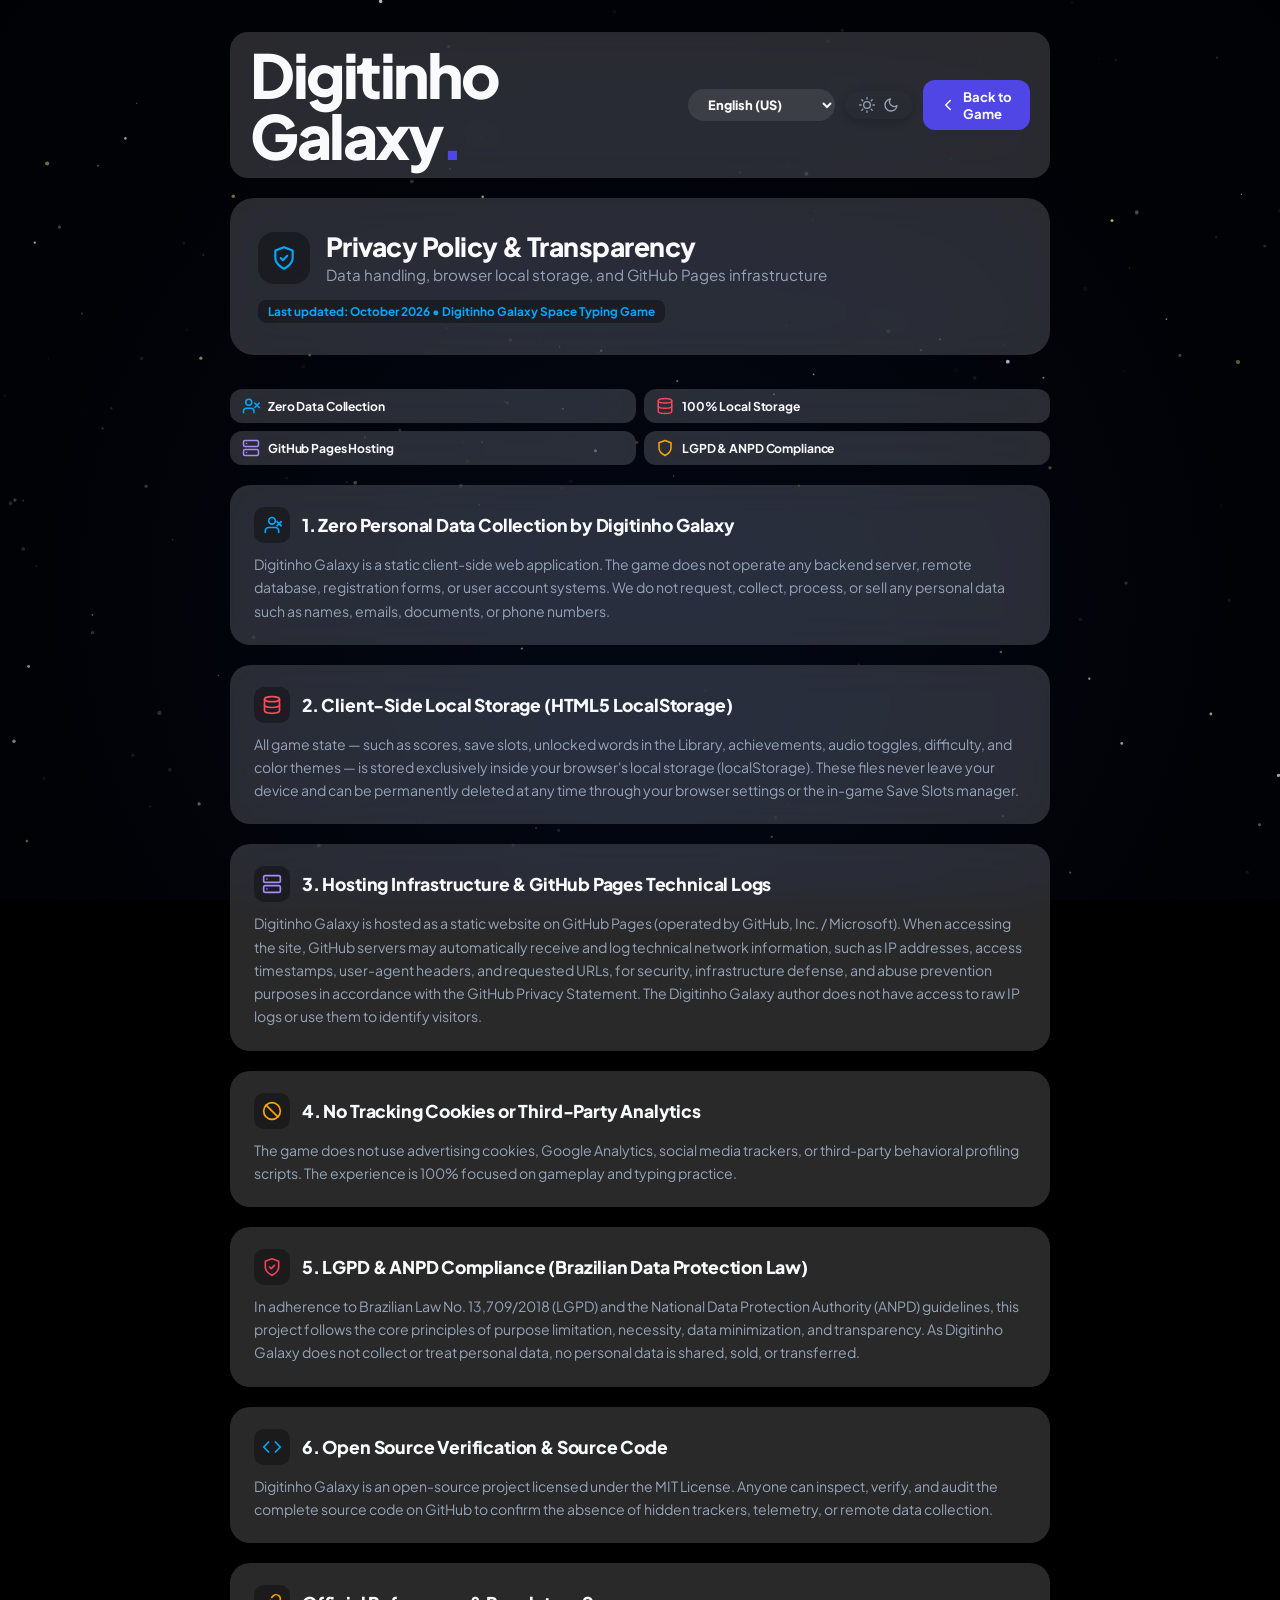
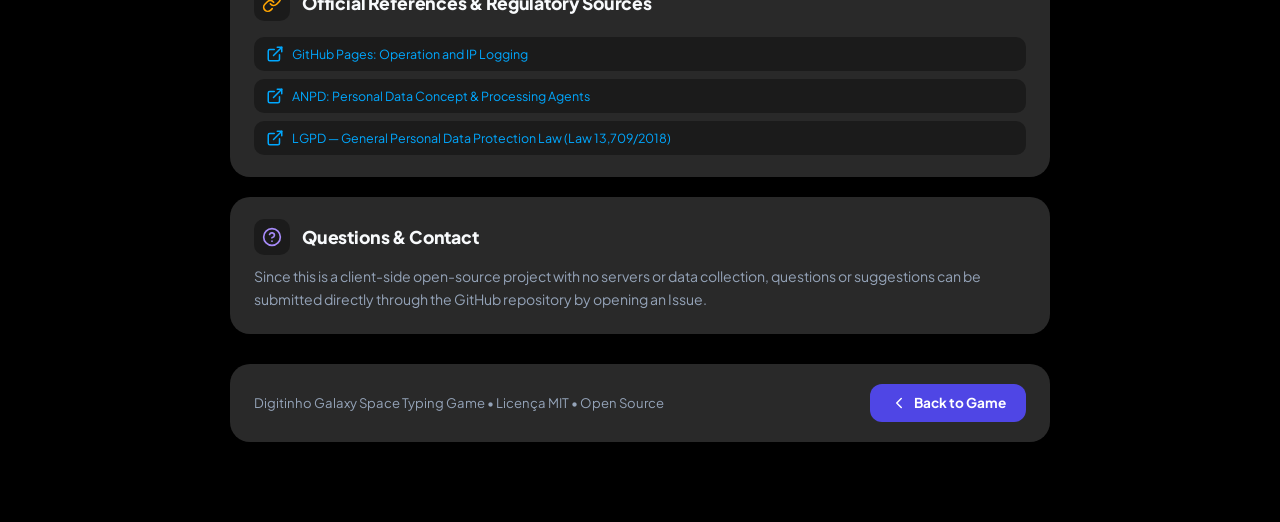
==== commit bcfecf21: "feat: implement infinite roguelike arcade mode, persistent arsenal, and shop redesign (v1.3) - Conve" ====
--- a/privacy.html
+++ b/privacy.html
@@ -9,10 +9,10 @@
   <link rel="preconnect" href="https://fonts.googleapis.com" />
   <link rel="preconnect" href="https://fonts.gstatic.com" crossorigin />
   <link href="https://fonts.googleapis.com/css2?family=Inter:wght@400;500;600;700;800&family=Plus+Jakarta+Sans:wght@500;600;700;800&display=swap" rel="stylesheet" />
-  <link rel="stylesheet" href="./css/variables.css?v=1.0" />
+  <link rel="stylesheet" href="./css/variables.css?v=1.3" />
   <link rel="stylesheet" href="./css/components.css?v=1.0" />
-  <link rel="stylesheet" href="./css/layout.css?v=1.0" />
-  <link rel="stylesheet" href="./css/modals.css?v=1.0" />
+  <link rel="stylesheet" href="./css/layout.css?v=1.3" />
+  <link rel="stylesheet" href="./css/modals.css?v=1.3" />
   <link rel="stylesheet" href="./css/responsive.css?v=1.0" />
   <style>
     html.privacy-html,
@@ -327,27 +327,16 @@
   <script src="./js/ambient.js?v=1.0"></script>
   <script src="./js/i18n.js?v=1.1"></script>
   <script>
-    // Theme Management for standalone privacy page
+    // Theme Management for standalone privacy page (Dark Mode Only)
     function initTheme() {
-      const saved = localStorage.getItem('digithin_galaxy_theme');
-      const prefersDark = window.matchMedia && window.matchMedia('(prefers-color-scheme: dark)').matches;
-      const initial = saved || (prefersDark ? 'dark' : 'dark');
-      setTheme(initial);
+      setTheme('dark');
     }
 
     function setTheme(theme) {
-      document.documentElement.setAttribute('data-theme', theme);
-      localStorage.setItem('digithin_galaxy_theme', theme);
-      const isDark = theme === 'dark';
-      document.querySelectorAll('.theme-switch-btn').forEach(btn => {
-        btn.classList.toggle('is-dark', isDark);
-      });
-    }
-
-    function toggleTheme() {
-      const current = document.documentElement.getAttribute('data-theme') || 'dark';
-      const next = current === 'dark' ? 'light' : 'dark';
-      setTheme(next);
+      document.documentElement.setAttribute('data-theme', 'dark');
+      try {
+        localStorage.setItem('digithin_galaxy_theme', 'dark');
+      } catch (_) {}
     }
 
     initTheme();
--- a/css/variables.css
+++ b/css/variables.css
@@ -20,7 +20,7 @@
   /* Frosted Glass Surfaces (Translucent glass with cosmic refraction) */
   --glass-surface: rgba(4, 7, 18, 0.45);
   --glass-sidebar: rgba(4, 7, 18, 0.38);
-  --glass-column: rgba(2, 5, 15, 0.32);
+  --glass-column: rgba(2, 5, 15, 0.04);
   --glass-queue: rgba(4, 7, 18, 0.50);
 
   /* Frosted Glass Cards (Luminous Translucent Glass & Zero Borders) */
@@ -115,7 +115,7 @@
   /* Glass Surfaces (Light Mode Translucent Frosted Crystal) */
   --glass-surface: rgba(255, 255, 255, 0.42);
   --glass-sidebar: rgba(255, 255, 255, 0.38);
-  --glass-column: rgba(255, 255, 255, 0.28);
+  --glass-column: rgba(255, 255, 255, 0.08);
   --glass-queue: rgba(255, 255, 255, 0.48);
 
   /* Frosted Glass Cards (Modo Claro) */
--- a/css/layout.css
+++ b/css/layout.css
@@ -145,6 +145,42 @@
   to { transform: rotate(360deg); }
 }
 
+/* Arcade High Score Banner (v1.3) */
+.start-record-banner {
+  width: 100%;
+  background: var(--glass-card);
+  backdrop-filter: var(--glass-card-blur);
+  -webkit-backdrop-filter: var(--glass-card-blur);
+  border: none !important;
+  border-radius: 14px;
+  padding: 10px 16px;
+  display: inline-flex;
+  align-items: center;
+  justify-content: center;
+  gap: 8px;
+  color: var(--t2);
+  font-size: 0.88rem;
+  font-weight: 600;
+  box-shadow: none;
+  margin-bottom: -6px;
+}
+.record-svg-icon {
+  color: #FBBF24;
+  flex-shrink: 0;
+}
+.start-record-label {
+  color: var(--t2);
+  font-weight: 600;
+  letter-spacing: 0.02em;
+}
+.start-record-val {
+  color: #FBBF24;
+  font-weight: 800;
+  font-size: 1.05rem;
+  letter-spacing: 0.04em;
+  font-variant-numeric: tabular-nums;
+}
+
 /* Hero Start & Continue Action */
 .start-hero-action {
   width: 100%;
@@ -286,10 +322,10 @@
   line-height: 1.25;
 }
 
-/* Quick Tools System Bar */
+/* Quick Tools System Bar (6 Tools: 2 rows of 3) */
 .start-system-bar {
   display: grid;
-  grid-template-columns: repeat(4, 1fr);
+  grid-template-columns: repeat(3, 1fr);
   gap: 8px;
   width: 100%;
 }
@@ -758,8 +794,8 @@
   flex-direction: column;
   position: relative;
   background: var(--glass-column);
-  backdrop-filter: blur(20px) saturate(220%);
-  -webkit-backdrop-filter: blur(20px) saturate(220%);
+  backdrop-filter: none;
+  -webkit-backdrop-filter: none;
   border-radius: 24px;
   box-shadow: var(--shadow-glass);
   border: none;
--- a/css/modals.css
+++ b/css/modals.css
@@ -570,8 +570,9 @@
    SHOP MODAL (MODERN REDESIGN)
    ====================================================== */
 .modal-shop-box {
-  max-width: 540px;
-  padding: 30px 26px;
+  max-width: 580px;
+  width: 95%;
+  padding: 28px 24px 22px;
 }
 
 .modal-head-simple {
@@ -715,6 +716,7 @@
   display: flex;
   align-items: center;
   gap: 16px;
+  min-height: 84px;
   background: var(--glass-card);
   backdrop-filter: var(--glass-card-blur);
   -webkit-backdrop-filter: var(--glass-card-blur);
@@ -799,51 +801,42 @@
 /* Floating Keyboard Key Badge for Boss & Shop Cards (Clean translucent glass design) */
 .card-key-hint {
   position: absolute;
-  top: -11px;
-  left: 14px;
+  top: 8px;
+  left: 8px;
   z-index: 6;
   display: inline-flex;
   align-items: center;
   justify-content: center;
-  min-width: 24px;
-  height: 22px;
-  padding: 0 6px;
-  background: rgba(255, 255, 255, 0.14);
+  min-width: 20px;
+  height: 20px;
+  padding: 0 5px;
+  background: rgba(15, 23, 42, 0.78);
   backdrop-filter: blur(8px);
   -webkit-backdrop-filter: blur(8px);
-  color: var(--t1);
+  color: var(--t2);
   border-radius: 6px;
-  font-family: 'JetBrains Mono', 'Fira Code', 'SF Mono', Consolas, monospace;
-  font-weight: 700;
-  font-size: 0.72rem;
+  font-family: var(--font-mono, monospace);
+  font-weight: 800;
+  font-size: 0.68rem;
   line-height: 1;
-  letter-spacing: -0.01em;
   user-select: none;
   pointer-events: none;
-  border: 1px solid rgba(255, 255, 255, 0.18);
-  box-shadow: 0 2px 6px rgba(0, 0, 0, 0.22);
+  border: none !important;
+  box-shadow: 0 2px 6px rgba(0, 0, 0, 0.35);
   transition: all 0.2s ease;
-}
-
-[data-theme="light"] .card-key-hint {
-  background: rgba(0, 0, 0, 0.08);
-  color: #0F172A;
-  border: 1px solid rgba(0, 0, 0, 0.12);
-  box-shadow: 0 2px 4px rgba(0, 0, 0, 0.06);
 }
 
 .boss-skill-card.boss-skill-card-selected .card-key-hint,
 .shop-card.shop-card-selected .card-key-hint {
-  background: rgba(255, 255, 255, 0.26);
-  border-color: rgba(255, 255, 255, 0.35);
+  background: rgba(99, 102, 241, 0.35);
   color: #FFFFFF;
-  box-shadow: 0 2px 8px rgba(0, 0, 0, 0.30);
-  filter: brightness(1.12);
+  box-shadow: 0 2px 8px rgba(99, 102, 241, 0.40);
+  filter: brightness(1.15);
 }
 
 .boss-skill-card:hover .card-key-hint,
 .shop-card:hover .card-key-hint {
-  filter: brightness(1.08);
+  filter: brightness(1.10);
 }
 
 .shop-icon-wrapper {
@@ -897,27 +890,41 @@
   display: flex;
   flex-direction: column;
   align-items: flex-end;
-  gap: 6px;
+  justify-content: center;
+  gap: 8px;
   flex-shrink: 0;
+  min-width: 104px;
+  margin-left: auto;
 }
 .shop-price-tag {
-  display: flex;
-  align-items: center;
+  display: inline-flex;
+  align-items: center;
+  justify-content: flex-end;
   gap: 5px;
   font-size: 1.05rem;
   font-weight: 800;
   color: #FBBF24;
+  white-space: nowrap;
+  line-height: 1;
 }
 .shop-coin-icon {
+  display: inline-flex;
+  align-items: center;
   font-size: 1rem;
   filter: drop-shadow(0 2px 4px rgba(245, 158, 11, 0.3));
+  color: #FBBF24;
 }
 
 .shop-buy-btn {
-  font-weight: 800;
-  font-size: 0.82rem;
+  display: inline-flex;
+  align-items: center;
+  justify-content: center;
+  width: 104px;
+  height: 36px;
+  padding: 0 16px;
+  font-weight: 800;
+  font-size: 0.85rem;
   border-radius: var(--r-pill);
-  padding: 8px 18px;
   cursor: pointer;
   transition: background 0.15s ease, filter 0.15s ease;
   white-space: nowrap;
@@ -939,10 +946,68 @@
   cursor: not-allowed;
 }
 
+/* Shop Footer Actions (Reroll + Close) (v1.3) */
+.shop-footer-actions {
+  display: flex;
+  align-items: center;
+  gap: 14px;
+  width: 100%;
+  margin-top: 4px;
+}
+.btn-shop-reroll {
+  flex: 1;
+  height: 48px;
+  display: inline-flex;
+  align-items: center;
+  justify-content: center;
+  gap: 8px;
+  padding: 0 16px;
+  font-size: 0.92rem;
+  font-weight: 800;
+  border-radius: 14px;
+  background: var(--glass-card);
+  backdrop-filter: var(--glass-card-blur);
+  -webkit-backdrop-filter: var(--glass-card-blur);
+  color: var(--t1);
+  border: none !important;
+  cursor: pointer;
+  white-space: nowrap;
+  transition: background 0.18s ease, filter 0.18s ease;
+  transform: none !important;
+}
+.btn-shop-reroll:hover:not(.no-pts) {
+  background: var(--glass-card-hover);
+  filter: brightness(1.12);
+  transform: none !important;
+}
+.btn-shop-reroll.no-pts {
+  color: var(--t3);
+  cursor: not-allowed;
+  filter: brightness(0.85);
+}
+.shop-reroll-cost-badge {
+  display: inline-flex;
+  align-items: center;
+  gap: 3px;
+  font-size: 0.80rem;
+  font-weight: 800;
+  color: #FBBF24;
+  background: rgba(245, 158, 11, 0.18);
+  padding: 3px 9px;
+  border-radius: var(--r-pill);
+  line-height: 1;
+  white-space: nowrap;
+}
+.btn-shop-reroll.no-pts .shop-reroll-cost-badge {
+  color: #94A3B8;
+  background: rgba(148, 163, 184, 0.12);
+}
+
 .btn-shop-close {
-  width: 100%;
-  padding: 14px 24px;
-  font-size: 0.98rem;
+  flex: 1;
+  height: 48px;
+  padding: 0 16px;
+  font-size: 0.95rem;
   font-weight: 800;
   border-radius: 14px;
   background: linear-gradient(135deg, #6366F1, #4F46E5);
@@ -950,6 +1015,13 @@
   border: none !important;
   box-shadow: 0 4px 16px rgba(99, 102, 241, 0.35);
   transform: none !important;
+  display: inline-flex;
+  align-items: center;
+  justify-content: center;
+  gap: 8px;
+  white-space: nowrap;
+  cursor: pointer;
+  transition: filter 0.18s ease;
 }
 .btn-shop-close:hover {
   filter: brightness(1.12);
@@ -2728,5 +2800,152 @@
   filter: brightness(1.15);
 }
 
-
-
+/* ======================================================
+   SKILLS INVENTORY ARSENAL MODAL (v1.3)
+   ====================================================== */
+.modal-skills-box {
+  max-width: 640px;
+  width: 95%;
+  padding: 28px 24px 22px;
+}
+
+.skills-inventory-grid {
+  display: grid;
+  grid-template-columns: repeat(auto-fill, minmax(260px, 1fr));
+  gap: 14px;
+  margin: 18px 0 24px;
+  max-height: 55vh;
+  overflow-y: auto;
+  padding-right: 4px;
+}
+
+.skills-inventory-card {
+  display: flex;
+  align-items: flex-start;
+  gap: 14px;
+  background: var(--glass-card);
+  backdrop-filter: var(--glass-card-blur);
+  -webkit-backdrop-filter: var(--glass-card-blur);
+  border: none !important;
+  border-radius: 16px;
+  padding: 14px 16px;
+  text-align: left;
+  box-shadow: none;
+  transition: background 0.18s ease, filter 0.18s ease;
+  transform: none !important;
+}
+
+.skills-inventory-card:hover {
+  background: var(--glass-card-hover);
+  filter: brightness(1.10);
+  transform: none !important;
+}
+
+.skills-card-icon {
+  width: 44px;
+  height: 44px;
+  border-radius: 12px;
+  background: linear-gradient(135deg, var(--item-clr, var(--accent-primary)), rgba(15, 23, 42, 0.7));
+  display: flex;
+  align-items: center;
+  justify-content: center;
+  font-size: 1.35rem;
+  flex-shrink: 0;
+  box-shadow: 0 4px 12px rgba(0, 0, 0, 0.25);
+}
+
+.skills-card-body {
+  flex: 1;
+  min-width: 0;
+  display: flex;
+  flex-direction: column;
+  gap: 4px;
+}
+
+.skills-card-header {
+  display: flex;
+  align-items: center;
+  justify-content: space-between;
+  gap: 8px;
+}
+
+.skills-card-name {
+  font-size: 0.95rem;
+  font-weight: 800;
+  color: #FFFFFF;
+  margin: 0;
+  line-height: 1.25;
+}
+
+.skills-card-badge {
+  font-size: 0.75rem;
+  font-weight: 800;
+  color: #38BDF8;
+  background: rgba(56, 189, 248, 0.18);
+  padding: 2px 8px;
+  border-radius: var(--r-pill);
+  flex-shrink: 0;
+}
+
+.skills-card-desc {
+  font-size: 0.80rem;
+  font-weight: 500;
+  color: #F8FAFC;
+  line-height: 1.38;
+  margin: 0;
+  text-shadow: 0 1px 2px rgba(0, 0, 0, 0.5);
+}
+
+.skills-card-footer {
+  margin-top: 4px;
+  display: flex;
+  align-items: center;
+}
+
+.skills-card-duration {
+  font-size: 0.72rem;
+  font-weight: 600;
+  color: var(--t2);
+  display: inline-flex;
+  align-items: center;
+}
+
+/* Empty State Card */
+.skills-empty-card {
+  grid-column: 1 / -1;
+  display: flex;
+  flex-direction: column;
+  align-items: center;
+  justify-content: center;
+  text-align: center;
+  gap: 14px;
+  padding: 40px 20px;
+  background: var(--glass-card);
+  backdrop-filter: var(--glass-card-blur);
+  -webkit-backdrop-filter: var(--glass-card-blur);
+  border: none !important;
+  border-radius: 16px;
+}
+
+.skills-empty-icon {
+  width: 60px;
+  height: 60px;
+  border-radius: 18px;
+  background: rgba(99, 102, 241, 0.16);
+  color: var(--accent-primary);
+  display: flex;
+  align-items: center;
+  justify-content: center;
+}
+
+.skills-empty-text {
+  font-size: 0.92rem;
+  font-weight: 600;
+  color: var(--t2);
+  max-width: 360px;
+  line-height: 1.45;
+  margin: 0;
+}
+
+
+
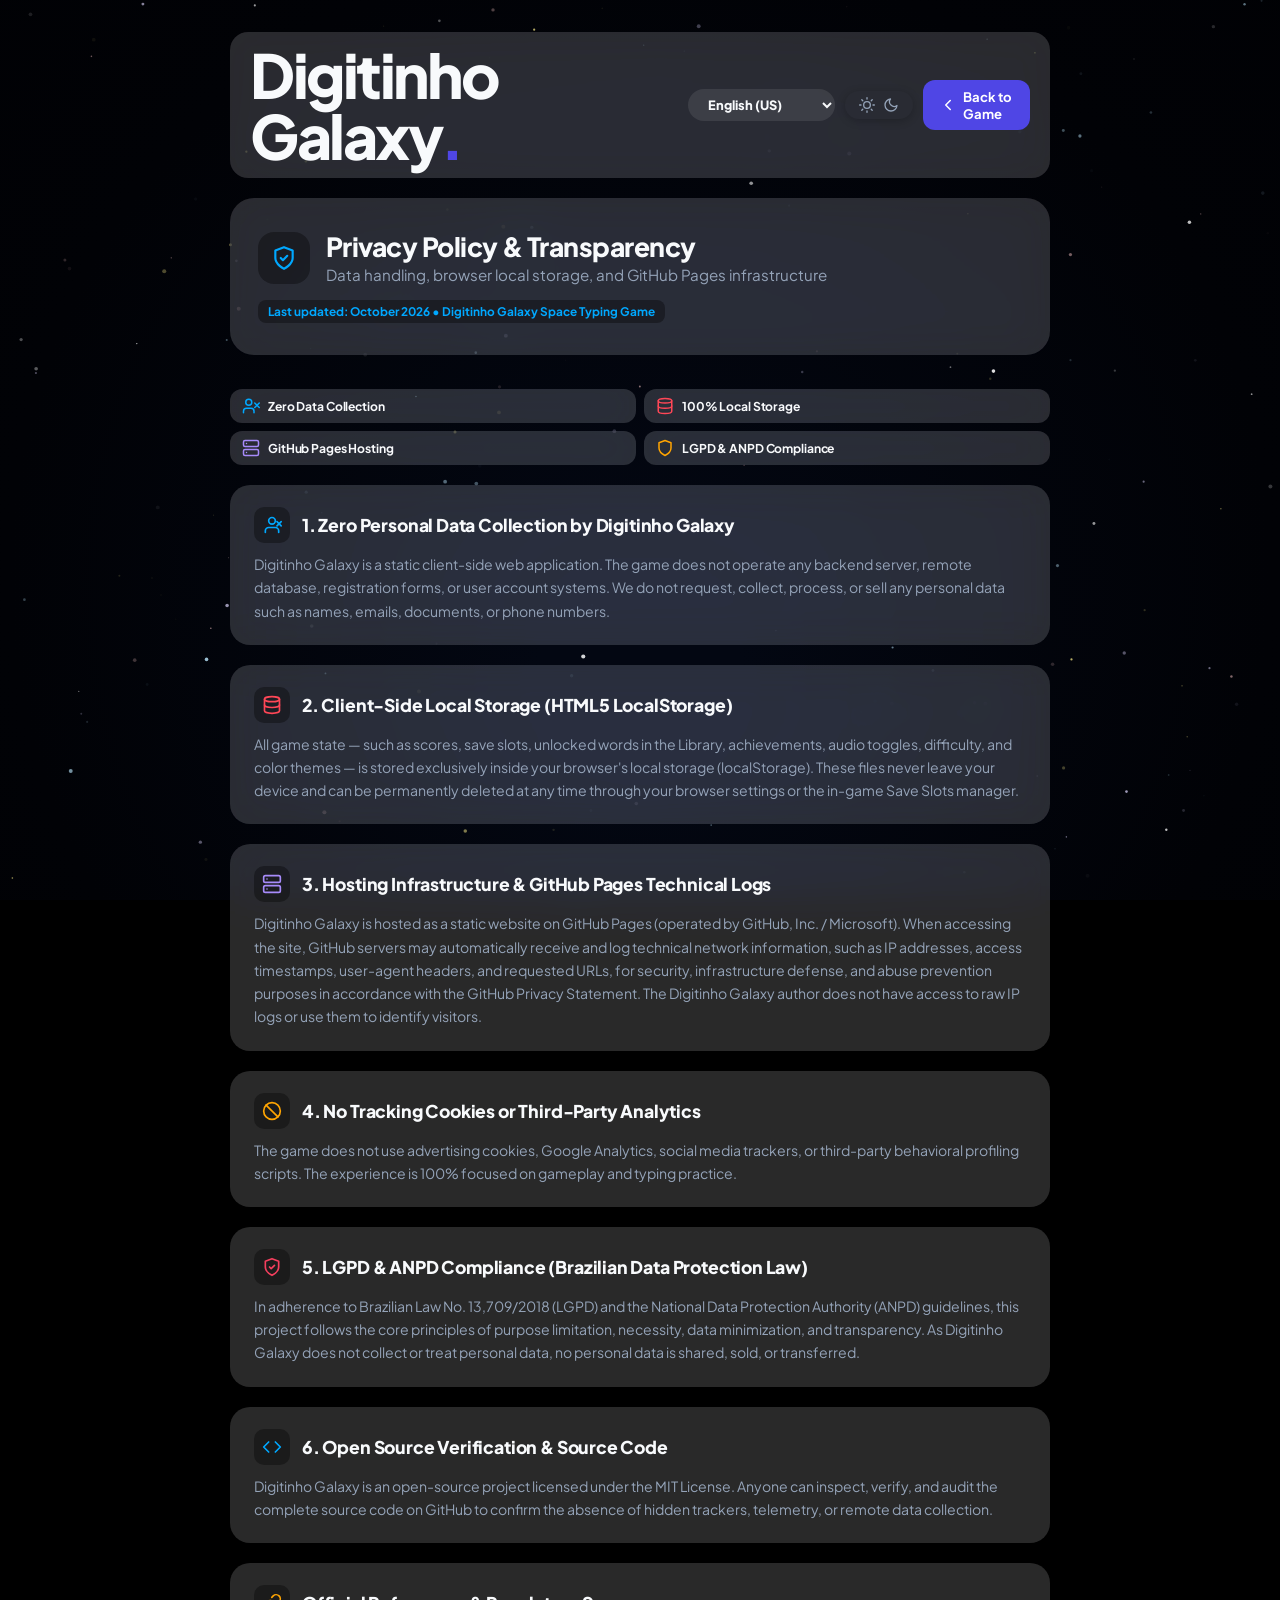
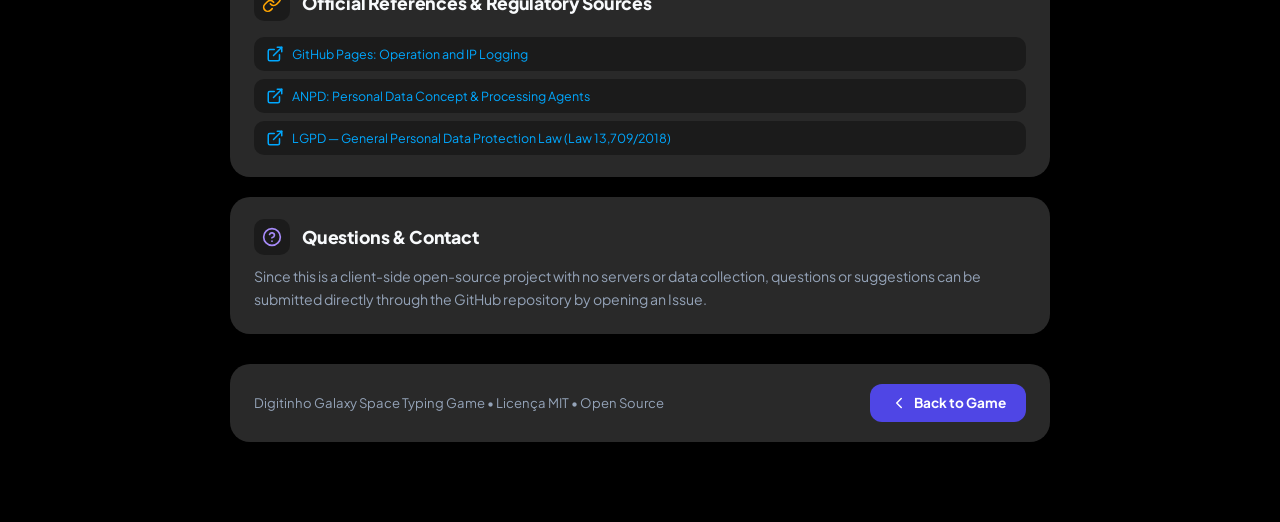
==== commit 210b53a4: "feat(ux): unify vocable base colors and implement smart targeting with run-new micro-badges - Adopt " ====
--- a/privacy.html
+++ b/privacy.html
@@ -9,10 +9,10 @@
   <link rel="preconnect" href="https://fonts.googleapis.com" />
   <link rel="preconnect" href="https://fonts.gstatic.com" crossorigin />
   <link href="https://fonts.googleapis.com/css2?family=Inter:wght@400;500;600;700;800&family=Plus+Jakarta+Sans:wght@500;600;700;800&display=swap" rel="stylesheet" />
-  <link rel="stylesheet" href="./css/variables.css?v=1.3" />
+  <link rel="stylesheet" href="./css/variables.css?v=1.6.1" />
   <link rel="stylesheet" href="./css/components.css?v=1.0" />
-  <link rel="stylesheet" href="./css/layout.css?v=1.3" />
-  <link rel="stylesheet" href="./css/modals.css?v=1.3" />
+  <link rel="stylesheet" href="./css/layout.css?v=1.4" />
+  <link rel="stylesheet" href="./css/modals.css?v=1.4" />
   <link rel="stylesheet" href="./css/responsive.css?v=1.0" />
   <style>
     html.privacy-html,
--- a/css/variables.css
+++ b/css/variables.css
@@ -73,24 +73,19 @@
   --accent-amber: #FFA502;
   /* Saturated Sunny Amber */
 
-  /* Vocábulos: Progressão por Temperatura de Cor (Fria -> Temperada -> Quente -> Incandescente) */
-  --tile-letter-bg: #2563EB;
-  /* ❄️ Frio: Azul Real (Letra) */
+  /* Vocábulos: 100% Base Unificada Limpa (Padrão de Excelência Game UX) */
+  --tile-base-bg: #2563EB;
+  --tile-letter-bg: var(--tile-base-bg);
   --tile-letter-txt: #FFFFFF;
-  --tile-syl-bg: #059669;
-  /* 🌿 Temperado: Verde Esmeralda (Sílaba) */
+  --tile-syl-bg: var(--tile-base-bg);
   --tile-syl-txt: #FFFFFF;
-  --tile-word-bg: #D97706;
-  /* ☀️ Quente: Âmbar Dourado Solar (Palavra Inteira) */
+  --tile-word-bg: var(--tile-base-bg);
   --tile-word-txt: #FFFFFF;
   --tile-magic-bg: #D946EF;
-  /* ⚡ Incandescente: Magenta Radiante Plasma (Palavra com Habilidade) */
   --tile-magic-txt: #FFFFFF;
   --tile-wild-bg: #8B5CF6;
-  /* 💥 Violeta Cósmico (Wildcard) */
   --tile-wild-txt: #FFFFFF;
   --tile-danger-bg: #DC2626;
-  /* 🚨 Perigo Fundo da Tela: Vermelho Alerta Vivo */
 
   /* Shadows & Elevations */
   --shadow-sm: 0 2px 8px rgba(0, 0, 0, 0.22);
@@ -159,12 +154,13 @@
   --accent-pink: #DB2777;
   --accent-amber: #D97706;
 
-  /* Vocábulos: Progressão por Temperatura de Cor */
-  --tile-letter-bg: #2563EB;
+  /* Vocábulos: 100% Base Unificada Limpa */
+  --tile-base-bg: #2563EB;
+  --tile-letter-bg: var(--tile-base-bg);
   --tile-letter-txt: #FFFFFF;
-  --tile-syl-bg: #059669;
+  --tile-syl-bg: var(--tile-base-bg);
   --tile-syl-txt: #FFFFFF;
-  --tile-word-bg: #D97706;
+  --tile-word-bg: var(--tile-base-bg);
   --tile-word-txt: #FFFFFF;
   --tile-magic-bg: #C026D3;
   --tile-magic-txt: #FFFFFF;
--- a/css/modals.css
+++ b/css/modals.css
@@ -1703,6 +1703,174 @@
 }
 
 /* ======================================================
+   LEVEL UP MODAL (3 RANDOM PERKS SELECTION)
+   Strictly adheres to .agents/rules/translucent-overlays.md
+   ====================================================== */
+.modal-levelup-box {
+  max-width: 560px;
+  width: 94%;
+  padding: 34px 28px;
+  display: flex;
+  flex-direction: column;
+  align-items: center;
+  gap: 12px;
+}
+
+.levelup-badge-glow {
+  width: 64px;
+  height: 64px;
+  border-radius: 50%;
+  background: linear-gradient(135deg, rgba(59, 130, 246, 0.25), rgba(16, 185, 129, 0.25));
+  display: flex;
+  align-items: center;
+  justify-content: center;
+  margin-bottom: 4px;
+  box-shadow: 0 0 30px rgba(59, 130, 246, 0.35);
+  animation: rewardPulse 2s infinite alternate ease-in-out;
+}
+
+.levelup-title {
+  font-size: 1.6rem;
+  font-weight: 800;
+  letter-spacing: -0.02em;
+  background: linear-gradient(135deg, #60A5FA, #34D399, #F59E0B);
+  -webkit-background-clip: text;
+  -webkit-text-fill-color: transparent;
+}
+
+.levelup-sub {
+  font-size: 0.88rem;
+  color: var(--t2);
+  margin-top: -2px;
+}
+
+.levelup-skills-grid {
+  display: grid;
+  grid-template-columns: repeat(3, 1fr);
+  gap: 12px;
+  width: 100%;
+  margin: 16px 0 8px;
+  padding-top: 8px;
+}
+
+@media (max-width: 560px) {
+  .levelup-skills-grid {
+    grid-template-columns: 1fr;
+    gap: 14px;
+  }
+}
+
+.levelup-skill-card {
+  background: var(--glass-card);
+  backdrop-filter: var(--glass-card-blur);
+  -webkit-backdrop-filter: var(--glass-card-blur);
+  border-radius: 16px;
+  padding: 16px 12px;
+  display: flex;
+  flex-direction: column;
+  align-items: center;
+  text-align: center;
+  gap: 8px;
+  border: none;
+  cursor: pointer;
+  transition: background 0.22s ease, filter 0.2s ease, box-shadow 0.2s ease;
+  position: relative;
+  overflow: visible;
+}
+
+.levelup-skill-card:hover {
+  background: var(--glass-card-hover);
+  box-shadow: 0 0 22px rgba(59, 130, 246, 0.28);
+  filter: brightness(1.08);
+}
+
+.levelup-skill-card.levelup-skill-card-selected {
+  border: none !important;
+  outline: none !important;
+  transform: none !important;
+  box-shadow: 0 0 32px rgba(59, 130, 246, 0.58), 0 0 14px rgba(16, 185, 129, 0.40), inset 0 0 16px rgba(255, 255, 255, 0.16) !important;
+  filter: brightness(1.18) !important;
+  background: linear-gradient(135deg, rgba(59, 130, 246, 0.32), rgba(16, 185, 129, 0.22)), var(--glass-card) !important;
+}
+
+.levelup-skill-card.levelup-skill-card-selected:hover {
+  filter: brightness(1.22) !important;
+  box-shadow: 0 0 36px rgba(59, 130, 246, 0.65), 0 0 16px rgba(16, 185, 129, 0.45), inset 0 0 18px rgba(255, 255, 255, 0.18) !important;
+}
+
+.levelup-skill-card.levelup-skill-card-selected .levelup-skill-pick-btn {
+  filter: brightness(1.18) !important;
+  box-shadow: 0 0 18px rgba(59, 130, 246, 0.6) !important;
+}
+
+.levelup-card-badge {
+  position: absolute;
+  top: 8px;
+  right: 8px;
+  font-size: 0.62rem;
+  font-weight: 800;
+  letter-spacing: 0.04em;
+  text-transform: uppercase;
+  padding: 2px 7px;
+  border-radius: 999px;
+  background: rgba(59, 130, 246, 0.25);
+  color: #93C5FD;
+}
+
+.levelup-card-badge-up {
+  background: rgba(16, 185, 129, 0.25);
+  color: #6EE7B7;
+}
+
+.levelup-skill-icon-wrap {
+  width: 46px;
+  height: 46px;
+  border-radius: 14px;
+  display: flex;
+  align-items: center;
+  justify-content: center;
+  font-size: 1.6rem;
+  background: var(--glass-sub-card);
+  border: none;
+}
+
+.levelup-skill-name {
+  font-size: 0.84rem;
+  font-weight: 800;
+  color: var(--t1);
+  line-height: 1.2;
+}
+
+.levelup-skill-desc {
+  font-size: 0.74rem;
+  font-weight: 500;
+  color: #F8FAFC;
+  line-height: 1.4;
+  text-shadow: 0 1px 2px rgba(0, 0, 0, 0.45);
+  flex: 1;
+}
+
+.levelup-skill-pick-btn {
+  width: 100%;
+  padding: 8px 12px;
+  border-radius: 10px;
+  border: none;
+  font-weight: 800;
+  font-size: 0.78rem;
+  letter-spacing: 0.02em;
+  background: linear-gradient(135deg, #3B82F6, #10B981);
+  color: #FFFFFF;
+  cursor: pointer;
+  transition: filter 0.15s ease, background 0.15s ease;
+  margin-top: auto;
+}
+
+.levelup-skill-pick-btn:hover {
+  filter: brightness(1.15);
+  transform: none;
+}
+
+/* ======================================================
    BOSS REWARD MODAL (3 RANDOM SKILLS SELECTION)
    Strictly adheres to .agents/rules/translucent-overlays.md
    ====================================================== */
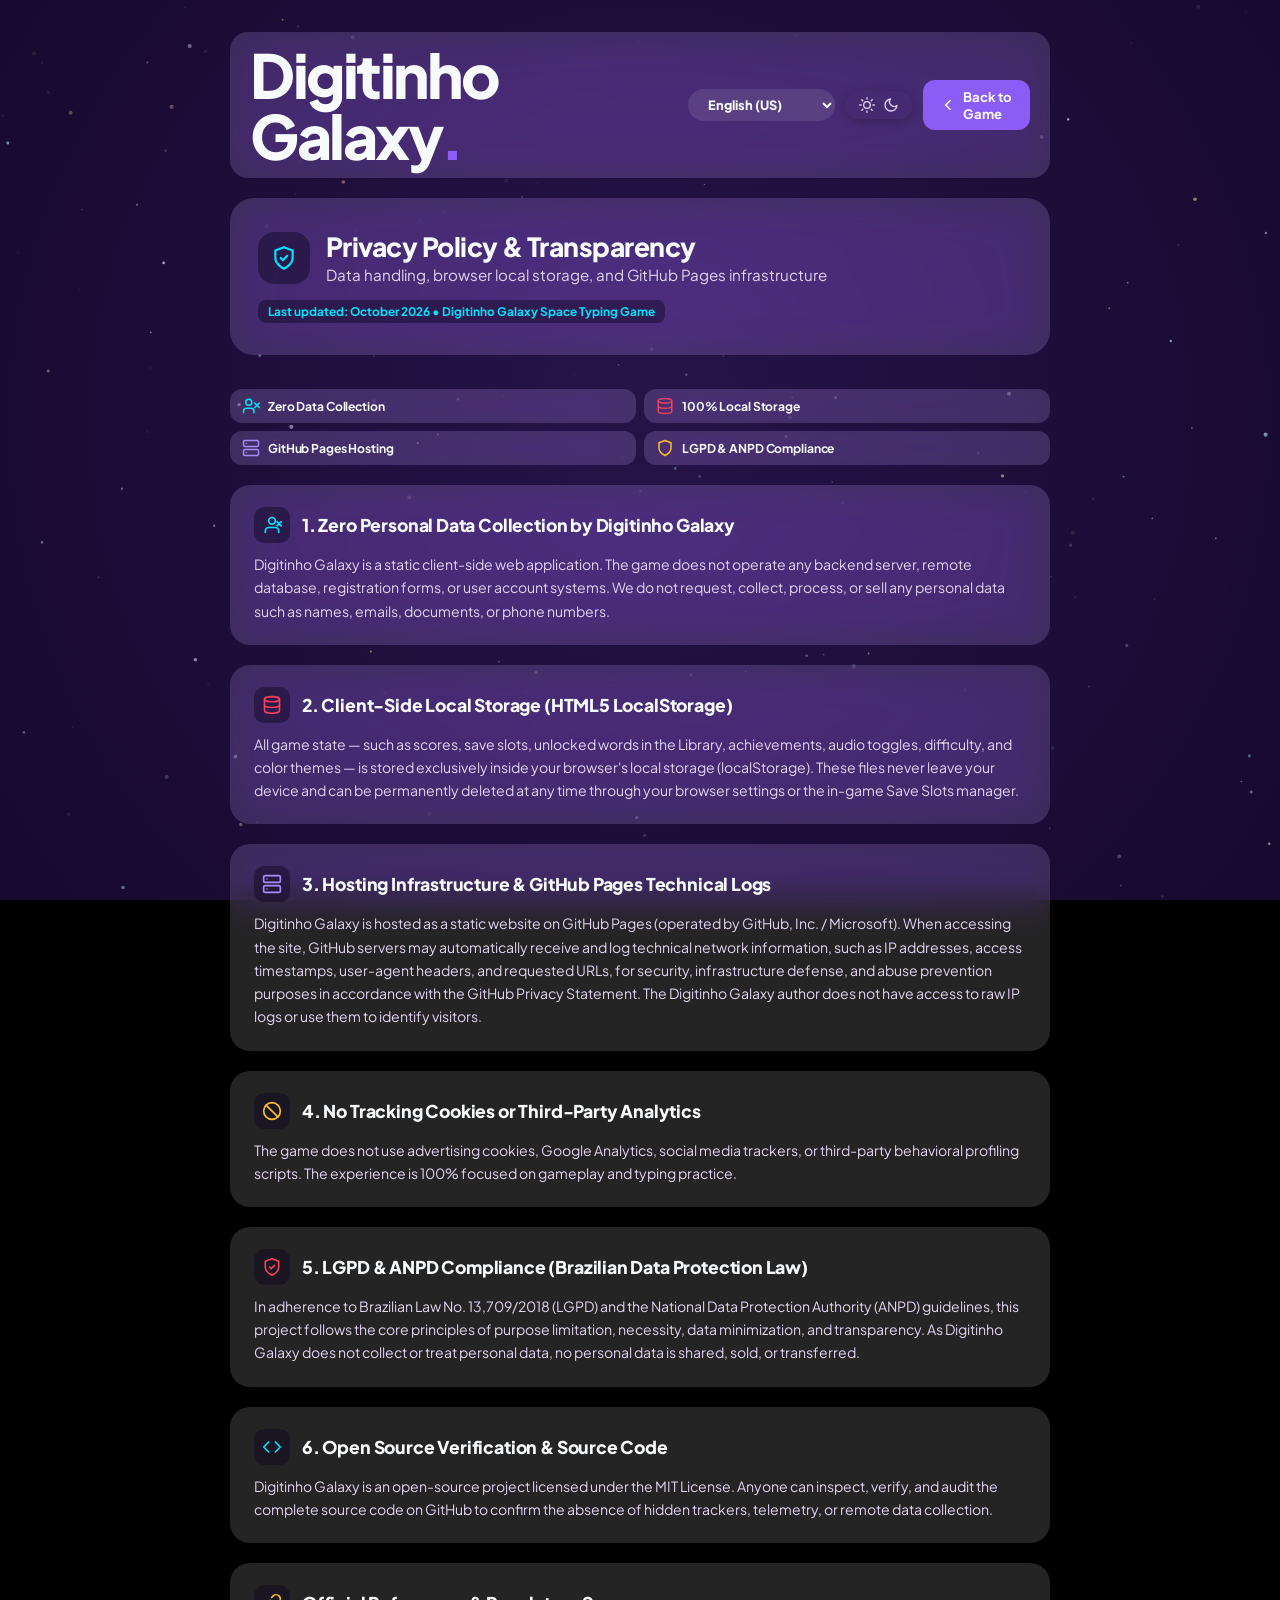
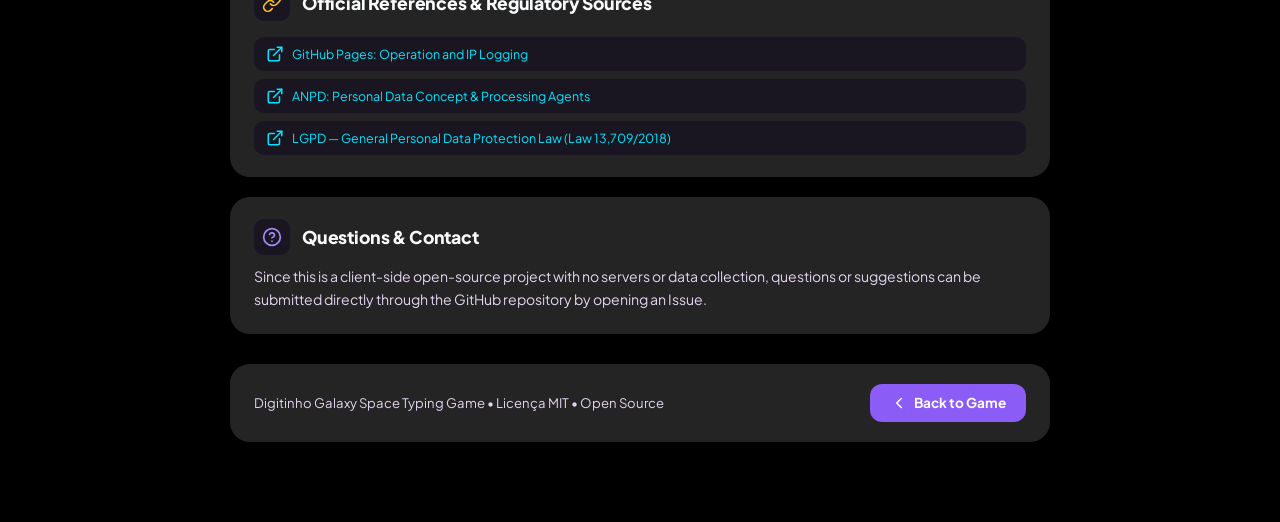
==== commit e8e2b22d: "feat: implement clean discovered words hud feed and fix word completion tracking - Add dynamic disco" ====
--- a/privacy.html
+++ b/privacy.html
@@ -10,8 +10,8 @@
   <link rel="preconnect" href="https://fonts.gstatic.com" crossorigin />
   <link href="https://fonts.googleapis.com/css2?family=Inter:wght@400;500;600;700;800&family=Plus+Jakarta+Sans:wght@500;600;700;800&display=swap" rel="stylesheet" />
   <link rel="stylesheet" href="./css/variables.css?v=1.6.1" />
-  <link rel="stylesheet" href="./css/components.css?v=1.0" />
-  <link rel="stylesheet" href="./css/layout.css?v=1.4" />
+  <link rel="stylesheet" href="./css/components.css?v=1.21.3" />
+  <link rel="stylesheet" href="./css/layout.css?v=1.21.5" />
   <link rel="stylesheet" href="./css/modals.css?v=1.4" />
   <link rel="stylesheet" href="./css/responsive.css?v=1.0" />
   <style>
--- a/css/variables.css
+++ b/css/variables.css
@@ -17,61 +17,53 @@
 :root {
   --theme: 'dark';
 
-  /* Frosted Glass Surfaces (Translucent glass with cosmic refraction) */
-  --glass-surface: rgba(4, 7, 18, 0.45);
-  --glass-sidebar: rgba(4, 7, 18, 0.38);
-  --glass-column: rgba(2, 5, 15, 0.04);
-  --glass-queue: rgba(4, 7, 18, 0.50);
+  /* Frosted Glass Surfaces (Cobalt Core Style Cosmic Violet Refraction) */
+  --glass-surface: rgba(26, 12, 48, 0.55);
+  --glass-sidebar: rgba(22, 10, 42, 0.52);
+  --glass-column: rgba(18, 8, 35, 0.12);
+  --glass-queue: rgba(26, 12, 48, 0.62);
 
   /* Frosted Glass Cards (Luminous Translucent Glass & Zero Borders) */
-  --glass-card: rgba(255, 255, 255, 0.16);
-  --glass-card-hover: rgba(255, 255, 255, 0.24);
+  --glass-card: rgba(255, 255, 255, 0.14);
+  --glass-card-hover: rgba(255, 255, 255, 0.22);
   --glass-card-border: transparent;
   --glass-card-blur: blur(20px) saturate(180%);
-  --glass-sub-card: rgba(0, 0, 0, 0.35);
-
-  --glass-pill: rgba(255, 255, 255, 0.08);
-  --glass-btn-sec: rgba(255, 255, 255, 0.09);
-  --glass-hover: rgba(255, 255, 255, 0.12);
+  --glass-sub-card: rgba(15, 6, 30, 0.45);
+
+  --glass-pill: rgba(255, 255, 255, 0.09);
+  --glass-btn-sec: rgba(255, 255, 255, 0.10);
+  --glass-hover: rgba(255, 255, 255, 0.15);
   --glass-border: transparent;
   --glass-inner-border: transparent;
-  --glass-highlight: rgba(255, 255, 255, 0.12);
-  --shadow-glass: 0 16px 40px rgba(0, 0, 0, 0.35);
+  --glass-highlight: rgba(255, 255, 255, 0.14);
+  --shadow-glass: 0 16px 40px rgba(0, 0, 0, 0.40);
 
   --modal-bg: var(--glass-surface);
-  --pause-backdrop: rgba(0, 0, 0, 0.05);
-  --modal-backdrop: rgba(0, 0, 0, 0.08);
+  --pause-backdrop: rgba(15, 6, 30, 0.25);
+  --modal-backdrop: rgba(15, 6, 30, 0.35);
 
   /* Padrão Clean Glass Overlay (Contagem Regressiva, Pause e Modais com Fundo Visível) */
-  --overlay-backdrop: rgba(0, 0, 0, 0.05);
+  --overlay-backdrop: rgba(15, 6, 30, 0.25);
   --overlay-backdrop-blur: blur(2px);
   --overlay-box-bg: var(--glass-surface);
   --overlay-box-blur: blur(24px) saturate(200%);
 
   /* Clean Typography Colors */
   --t1: #F8FAFC;
-  --t2: #94A3B8;
-  --t3: #64748B;
-  --t4: #475569;
-
-  /* Saturated Joyful Palette */
-  --accent-primary: #4F46E5;
-  /* Vivid Indigo */
-  --accent-primary-hover: #6366F1;
-  --accent-cyan: #00A8FF;
-  /* Saturated Sky Cyan */
-  --accent-emerald: #2ED573;
-  /* Saturated Mint Emerald */
-  --accent-coral: #FF4757;
-  /* Saturated Coral Red */
-  --accent-orange: #FF793F;
-  /* Saturated Sunset Orange */
-  --accent-purple: #7C3AED;
-  /* Saturated Royal Purple */
-  --accent-pink: #EC4899;
-  /* Saturated Electric Pink */
-  --accent-amber: #FFA502;
-  /* Saturated Sunny Amber */
+  --t2: #E2D4F0;
+  --t3: #94A3B8;
+  --t4: #64748B;
+
+  /* Cobalt Core Space Neon Palette */
+  --accent-primary: #8B5CF6;
+  --accent-primary-hover: #A855F7;
+  --accent-cyan: #00E5FF;
+  --accent-emerald: #10B981;
+  --accent-coral: #F43F5E;
+  --accent-orange: #FB923C;
+  --accent-purple: #C084FC;
+  --accent-pink: #E040FB;
+  --accent-amber: #FBBF24;
 
   /* Vocábulos: 100% Base Unificada Limpa (Padrão de Excelência Game UX) */
   --tile-base-bg: #2563EB;
--- a/css/components.css
+++ b/css/components.css
@@ -170,6 +170,10 @@
   background: var(--accent-amber);
   border-radius: var(--r-pill);
   padding: 2px 8px;
+  white-space: nowrap !important;
+  flex-shrink: 0;
+  min-width: 44px;
+  text-align: center;
   transition: transform 0.15s ease, background 0.15s ease;
 }
 .speed-badge.speed-up-flash {
--- a/css/layout.css
+++ b/css/layout.css
@@ -568,9 +568,9 @@
   gap: 12px;
 }#side-left,
 #side-right {
-  flex: 0 0 240px;
-  width: 240px;
-  padding: 14px;
+  flex: 0 0 264px;
+  width: 264px;
+  padding: 12px;
   display: flex;
   flex-direction: column;
   gap: 12px;
@@ -593,7 +593,7 @@
   backdrop-filter: var(--glass-card-blur);
   -webkit-backdrop-filter: var(--glass-card-blur);
   border-radius: var(--r-md);
-  padding: 12px 14px;
+  padding: 12px 8px;
   border: none;
   box-shadow: none;
 }
@@ -608,13 +608,28 @@
   justify-content: space-between;
   align-items: center;
   margin-bottom: 8px;
+  gap: 8px;
+  min-width: 0;
+  flex-wrap: nowrap;
 }
 .side-title {
-  font-size: 0.72rem;
-  letter-spacing: 0.10em;
+  font-size: 0.68rem;
+  letter-spacing: 0.04em;
   color: var(--t2);
   font-weight: 800;
   text-transform: uppercase;
+  white-space: nowrap !important;
+  overflow: hidden;
+  text-overflow: ellipsis;
+  min-width: 0;
+  flex: 1;
+  line-height: 1.2;
+}
+.side-card-header .btn-link {
+  font-size: 0.68rem;
+  white-space: nowrap !important;
+  flex-shrink: 0;
+  line-height: 1.2;
 }
 
 /* Unified Stats Dashboard (Modern Card Style) */
@@ -632,10 +647,14 @@
   justify-content: space-between;
   align-items: center;
   margin-bottom: 10px;
-}
-
-/* Player Lives Display (Organized inside Left Dashboard) */
-.stat-hero-lives {
+  gap: 8px;
+  min-width: 0;
+  flex-wrap: nowrap;
+}
+
+/* Player Shields Display (Organized inside Left Dashboard) */
+.stat-hero-lives,
+.stat-hero-shields-card {
   background: var(--glass-sub-card);
   border-radius: 14px;
   padding: 10px 14px;
@@ -646,7 +665,8 @@
   border: none;
   box-shadow: none;
 }
-.stat-lives-count {
+.stat-lives-count,
+.stat-shields-count {
   font-size: 0.82rem;
   font-weight: 800;
   color: var(--accent-emerald);
@@ -654,17 +674,19 @@
   letter-spacing: 0.05em;
   transition: color 0.2s ease;
 }
-.stat-lives-count.warn {
+.stat-lives-count.warn,
+.stat-shields-count.warn {
   color: var(--accent-amber);
 }
-.stat-lives-count.danger {
+.stat-lives-count.danger,
+.stat-shields-count.danger {
   color: var(--accent-coral);
 }
-.stat-hero-hearts {
-  display: flex;
-  align-items: center;
-  gap: 6px;
-  font-size: 1.25rem;
+.stat-hero-hearts,
+.stat-hero-shields {
+  display: flex;
+  align-items: center;
+  gap: 7px;
   line-height: 1;
   min-height: 24px;
 }
@@ -677,6 +699,20 @@
   opacity: 0.28;
   filter: grayscale(1) drop-shadow(none);
   transform: scale(0.85);
+}
+.shield-hud-icon {
+  display: inline-flex;
+  align-items: center;
+  justify-content: center;
+  color: #38BDF8;
+  transition: transform 0.22s cubic-bezier(0.34, 1.56, 0.64, 1), opacity 0.22s ease, filter 0.22s ease, color 0.22s ease;
+  filter: drop-shadow(0 0 6px rgba(56, 189, 248, 0.85)) drop-shadow(0 0 12px rgba(14, 165, 233, 0.40));
+}
+.shield-hud-icon.lost {
+  opacity: 0.24;
+  color: #64748B;
+  filter: none;
+  transform: scale(0.88);
 }
 
 .stat-hero-score,
@@ -764,7 +800,116 @@
   display: flex;
   flex-direction: column;
   gap: 6px;
-}
+  min-height: 0;
+}
+
+/* Empty hint when no words have been typed yet in this run */
+.hud-words-empty {
+  display: flex;
+  flex-direction: column;
+  align-items: center;
+  justify-content: center;
+  text-align: center;
+  gap: 6px;
+  padding: 20px 10px;
+  background: var(--glass-sub-card);
+  border-radius: 12px;
+  border: none !important;
+  box-shadow: none;
+}
+.hud-words-empty .hwe-svg {
+  color: var(--t3);
+  opacity: 0.8;
+  flex-shrink: 0;
+}
+.hud-words-empty .hwe-text {
+  font-size: 0.68rem;
+  font-weight: 500;
+  color: var(--t2);
+  line-height: 1.35;
+  opacity: 1 !important;
+}
+
+/* Discovered Word Card in HUD (Clean, modern & airy: subtle translucent surface, no heavy badges) */
+.hud-word-card {
+  display: flex;
+  flex-direction: column;
+  gap: 3px;
+  background: rgba(255, 255, 255, 0.035);
+  border-radius: 8px;
+  padding: 6px 8px;
+  border: none !important;
+  box-shadow: none;
+  transition: background 0.15s ease;
+  position: relative;
+  overflow: hidden;
+  animation: hudWordSlideIn 0.20s ease-out backwards;
+  transform: none !important;
+}
+.hud-word-card:hover {
+  background: rgba(255, 255, 255, 0.07);
+  transform: none !important;
+}
+[data-theme="light"] .hud-word-card {
+  background: rgba(15, 23, 42, 0.04);
+}
+[data-theme="light"] .hud-word-card:hover {
+  background: rgba(15, 23, 42, 0.07);
+}
+@keyframes hudWordSlideIn {
+  from {
+    opacity: 0;
+  }
+  to {
+    opacity: 1;
+  }
+}
+
+/* Header: Word text (left) + Times typed (right) */
+.hwc-header {
+  display: flex;
+  align-items: baseline;
+  justify-content: space-between;
+  gap: 8px;
+}
+.hwc-word-text {
+  font-size: 0.76rem;
+  font-weight: 700;
+  color: var(--t1);
+  letter-spacing: 0.03em;
+  line-height: 1.2;
+  white-space: nowrap;
+  overflow: hidden;
+  text-overflow: ellipsis;
+  opacity: 1 !important;
+}
+.hwc-count {
+  font-size: 0.65rem;
+  font-weight: 600;
+  color: var(--t3);
+  white-space: nowrap;
+  flex-shrink: 0;
+  line-height: 1.2;
+  letter-spacing: 0.02em;
+  opacity: 1 !important;
+  background: none !important;
+  border: none !important;
+  padding: 0;
+}
+.hwc-count:hover {
+  color: var(--t2);
+}
+
+/* Meaning: clean, subtle modern typography */
+.hwc-meaning {
+  font-size: 0.67rem;
+  font-weight: 400;
+  color: var(--t2);
+  line-height: 1.35;
+  word-break: break-word;
+  opacity: 1 !important;
+}
+
 .word-tag {
   display: flex;
   align-items: center;
@@ -775,7 +920,7 @@
   font-size: 0.74rem;
   font-weight: 700;
   color: var(--t1);
-  border: none;
+  border: none !important;
   box-shadow: none;
 }
 .word-tag .wt-pts {
@@ -824,194 +969,291 @@
 }
 
 /* ======================================================
-   HORIZONTAL BLACK HOLE ACCRETION VORTEX (EVENT HORIZON MOUTH)
+   PLANET EARTH HORIZON (DEFENSE SHIELD & ATMOSPHERE RIM)
+   Replaces black hole: Earth is protected from falling debris.
+   Over 90% of Earth is hidden below the frame, presenting
+   a gently curved, realistic orbital horizon spanning 100% of the playfield.
    ====================================================== */
+.earth-horizon,
 .black-hole-vortex {
-  position: absolute;
-  bottom: -15px;
-  left: -2%;
-  right: -2%;
-  width: 104%;
-  height: 125px;
-  pointer-events: none;
-  z-index: 2;
-  overflow: visible;
-  display: flex;
-  align-items: flex-end;
-  justify-content: center;
-}
-
-.bh-svg {
-  width: 100%;
-  height: 100%;
-  display: block;
-  overflow: visible;
-}
-
-/* ======================================================
-   CONSTANT LUMINOUS ACCRETION DISK PULSE & RELATIVISTIC GLOW
-   ====================================================== */
-/* Radiant accretion atmosphere pulsing rhythmically */
-.bh-pulsing-glow {
-  transform-origin: 500px 180px;
-  animation: bhAccretionGlowPulse 2.8s ease-in-out infinite alternate;
-}
-
-@keyframes bhAccretionGlowPulse {
-  0% {
-    opacity: 0.58;
-    transform: scale(0.99);
-  }
-  50% {
-    opacity: 0.85;
-    transform: scale(1.02);
-  }
-  100% {
-    opacity: 0.98;
-    transform: scale(1.042);
-  }
-}
-
-/* Outer accretion ring: constantly luminous, colorful and pulsating */
-.bh-disk-outer {
-  transform-origin: 500px 180px;
-  animation: bhDiskOuterPulse 2.8s ease-in-out infinite alternate;
-}
-
-@keyframes bhDiskOuterPulse {
-  0% {
-    stroke-width: 9.5;
-    opacity: 0.90;
-    transform: scale(0.996);
-    filter: drop-shadow(0 0 10px rgba(56, 189, 248, 0.85)) drop-shadow(0 0 18px rgba(244, 114, 182, 0.65));
-  }
-  50% {
-    stroke-width: 12.5;
-    opacity: 1;
-    transform: scale(1.012);
-    filter: drop-shadow(0 0 16px rgba(56, 189, 248, 0.95)) drop-shadow(0 0 28px rgba(251, 191, 36, 0.8));
-  }
-  100% {
-    stroke-width: 14.5;
-    opacity: 1;
-    transform: scale(1.022);
-    filter: drop-shadow(0 0 22px rgba(255, 255, 255, 0.95)) drop-shadow(0 0 36px rgba(244, 114, 182, 0.9));
-  }
-}
-
-/* Inner accretion core line: constant starlight emission */
-.bh-disk-core {
-  animation: bhDiskCorePulse 2.8s ease-in-out infinite alternate;
-}
-
-@keyframes bhDiskCorePulse {
-  0% {
-    stroke-width: 3.2;
-    opacity: 0.90;
-  }
-  100% {
-    stroke-width: 4.8;
-    opacity: 1;
-    filter: drop-shadow(0 0 8px rgba(255, 255, 255, 0.95));
-  }
-}
-
-/* Front event horizon rim highlight: crisp, pure white relativistic pulse */
-.bh-front-rim {
-  animation: bhRimPulse 2.8s ease-in-out infinite alternate;
-}
-
-@keyframes bhRimPulse {
-  0% {
-    stroke-width: 2.8;
-    opacity: 0.88;
-  }
-  100% {
-    stroke-width: 4.5;
-    opacity: 1;
-    filter: drop-shadow(0 0 10px rgba(255, 255, 255, 1));
-  }
-}
-
-/* Relativistic Gravitational Lensing Upper Arc subtle pulse */
-.bh-lensing-arc {
-  animation: bhLensingPulse 3.6s ease-in-out infinite alternate;
-}
-
-@keyframes bhLensingPulse {
-  0% {
-    stroke-width: 5.5;
-    opacity: 0.75;
-  }
-  100% {
-    stroke-width: 7.8;
-    opacity: 0.96;
-  }
-}
-
-/* Relativistic surge burst triggered when an item is swallowed */
-.black-hole-vortex.pulse .bh-pulsing-glow {
-  opacity: 1 !important;
-  transform: scale(1.10) !important;
-  transition: opacity 0.08s ease-out, transform 0.08s ease-out;
-}
-.black-hole-vortex.pulse .bh-disk-outer {
-  stroke-width: 18 !important;
-  opacity: 1 !important;
-  filter: drop-shadow(0 0 28px rgba(255, 255, 255, 1)) drop-shadow(0 0 52px rgba(56, 189, 248, 1)) !important;
-  transition: stroke-width 0.08s ease-out;
-}
-.black-hole-vortex.pulse .bh-front-rim {
-  stroke-width: 6.5 !important;
-  opacity: 1 !important;
-  filter: drop-shadow(0 0 16px rgba(255, 255, 255, 1)) !important;
-  transition: stroke-width 0.08s ease-out;
-}
-
-/* Shield Aura Barrier Effect */
-.shield-aura {
   position: absolute;
   bottom: 0;
   left: 0;
   right: 0;
-  height: 24px;
-  background: linear-gradient(to top, rgba(46, 213, 115, 0.4), transparent);
-  border-top: 2px solid var(--accent-emerald);
+  width: 100%;
+  height: 120px;
   pointer-events: none;
-  z-index: 8;
+  z-index: 2;
+  overflow: visible;
+  display: flex;
+  justify-content: center;
+  align-items: flex-end;
+}
+
+/* Luminous Rayleigh scattering atmospheric halo concentric with Earth */
+.earth-atmosphere-glow {
+  position: absolute;
+  left: 50%;
+  bottom: -708px;
+  width: 800px;
+  height: 800px;
+  margin-left: -400px;
+  border-radius: 50%;
+  pointer-events: none;
+  background: radial-gradient(circle at 50% 50%, transparent 46.5%, rgba(56, 189, 248, 0.22) 48.5%, rgba(14, 165, 233, 0.08) 50%, transparent 52%);
+  filter: blur(8px);
+  animation: earthAtmosphereBreathe 4.5s ease-in-out infinite alternate;
+}
+
+@keyframes earthAtmosphereBreathe {
+  0% {
+    opacity: 0.70;
+    transform: scale(0.995);
+  }
+  100% {
+    opacity: 0.95;
+    transform: scale(1.008);
+  }
+}
+
+/* Concentric Planetary Defense Shield Barrier (Concentric arc with subtle pulsing glow) */
+.earth-shield-barrier {
+  position: absolute;
+  left: 50%;
+  bottom: -718px;
+  width: 820px;
+  height: 820px;
+  margin-left: -410px;
+  pointer-events: none;
+  z-index: 5;
+  overflow: visible;
+  display: block;
+}
+
+.earth-shield-svg {
+  width: 100%;
+  height: 100%;
+  display: block;
+  overflow: visible;
+}
+
+/* Soft diffuse glow layer behind core line */
+.earth-shield-glow {
+  fill: none;
+  stroke: rgba(56, 189, 248, 0.40);
+  stroke-width: 4.5px;
+  filter: blur(3px);
+  animation: earthShieldGlowPulse 2.8s ease-in-out infinite alternate;
+  transition: stroke 0.25s ease, opacity 0.4s ease;
+}
+
+/* Crisp thin core defense shield line with subtle living pulse */
+.earth-shield-path {
+  fill: none;
+  stroke: rgba(186, 230, 253, 0.95);
+  stroke-width: 1.5px;
+  stroke-linecap: round;
+  filter: drop-shadow(0 0 3px rgba(56, 189, 248, 0.90)) drop-shadow(0 0 7px rgba(14, 165, 233, 0.50));
+  animation: earthShieldPulse 2.8s ease-in-out infinite alternate;
+  transition: stroke 0.25s ease, filter 0.25s ease, opacity 0.4s ease;
+}
+
+@keyframes earthShieldPulse {
+  0% {
+    filter: drop-shadow(0 0 2px rgba(56, 189, 248, 0.65)) drop-shadow(0 0 5px rgba(14, 165, 233, 0.35));
+    opacity: 0.78;
+    stroke: rgba(186, 230, 253, 0.88);
+  }
+  50% {
+    filter: drop-shadow(0 0 4.5px rgba(224, 242, 254, 1)) drop-shadow(0 0 10px rgba(56, 189, 248, 0.80)) drop-shadow(0 0 16px rgba(14, 165, 233, 0.45));
+    opacity: 1;
+    stroke: #FFFFFF;
+  }
+  100% {
+    filter: drop-shadow(0 0 2px rgba(56, 189, 248, 0.65)) drop-shadow(0 0 5px rgba(14, 165, 233, 0.35));
+    opacity: 0.78;
+    stroke: rgba(186, 230, 253, 0.88);
+  }
+}
+
+@keyframes earthShieldGlowPulse {
+  0% {
+    opacity: 0.50;
+    stroke: rgba(56, 189, 248, 0.30);
+  }
+  50% {
+    opacity: 0.90;
+    stroke: rgba(56, 189, 248, 0.55);
+  }
+  100% {
+    opacity: 0.50;
+    stroke: rgba(56, 189, 248, 0.30);
+  }
+}
+
+.earth-shield-barrier.damaged .earth-shield-glow {
+  stroke: rgba(239, 68, 68, 0.60);
+  animation: none;
+}
+
+.earth-shield-barrier.damaged .earth-shield-path {
+  stroke: rgba(239, 68, 68, 0.98);
+  filter: drop-shadow(0 0 5px rgba(239, 68, 68, 0.95)) drop-shadow(0 0 12px rgba(239, 68, 68, 0.60));
+  animation: none;
+}
+
+.earth-shield-barrier.depleted .earth-shield-glow,
+.earth-shield-barrier.depleted .earth-shield-path {
   opacity: 0;
-  transition: opacity 0.3s ease, bottom 0.25s ease;
-}
-.shield-aura.active {
-  opacity: 1;
-  animation: shieldPulse 1.4s ease-in-out infinite alternate;
-}
-#game-column.queue-pos-bottom .shield-aura {
-  bottom: 52px;
-}
-#game-column.has-finger-guide .shield-aura {
-  bottom: 54px;
-}
-#game-column.has-finger-guide.queue-pos-bottom .shield-aura {
-  bottom: 106px;
-}
-#game-column.has-virtual-keyboard .shield-aura {
-  bottom: var(--vk-height, 144px);
-}
-#game-column.has-virtual-keyboard.has-mobile-skills .shield-aura {
-  bottom: calc(var(--vk-height, 144px) + var(--msb-height, 38px));
-}
-#game-column.has-virtual-keyboard.queue-pos-bottom .shield-aura {
-  bottom: calc(var(--vk-height, 144px) + 52px);
-}
-#game-column.has-virtual-keyboard.queue-pos-bottom.has-mobile-skills .shield-aura {
-  bottom: calc(var(--vk-height, 144px) + 52px + var(--msb-height, 38px));
-}
-
-@keyframes shieldPulse {
-  0%   { filter: brightness(1); }
-  100% { filter: brightness(1.3); }
-}
+  stroke: transparent;
+}
+
+/* ======================================================
+   IMMUNITY ACTIVE (Linha de Escudo Roxa & Absorção)
+   ====================================================== */
+.earth-shield-barrier.immunity-active .earth-shield-glow {
+  stroke: rgba(168, 85, 247, 0.55);
+  filter: blur(3.5px);
+  animation: earthShieldImmunityGlowPulse 2.2s ease-in-out infinite alternate;
+}
+
+.earth-shield-barrier.immunity-active .earth-shield-path {
+  stroke: rgba(243, 232, 255, 0.98);
+  filter: drop-shadow(0 0 3px rgba(192, 132, 252, 0.95)) drop-shadow(0 0 8px rgba(168, 85, 247, 0.70)) drop-shadow(0 0 14px rgba(147, 51, 234, 0.45));
+  animation: earthShieldImmunityPulse 2.2s ease-in-out infinite alternate;
+}
+
+@keyframes earthShieldImmunityPulse {
+  0% {
+    filter: drop-shadow(0 0 2.5px rgba(192, 132, 252, 0.85)) drop-shadow(0 0 6px rgba(168, 85, 247, 0.50));
+    opacity: 0.82;
+    stroke: rgba(233, 213, 255, 0.92);
+  }
+  50% {
+    filter: drop-shadow(0 0 5px rgba(245, 243, 255, 1)) drop-shadow(0 0 10px rgba(192, 132, 252, 0.95)) drop-shadow(0 0 18px rgba(168, 85, 247, 0.65));
+    opacity: 1;
+    stroke: #FFFFFF;
+  }
+  100% {
+    filter: drop-shadow(0 0 2.5px rgba(192, 132, 252, 0.85)) drop-shadow(0 0 6px rgba(168, 85, 247, 0.50));
+    opacity: 0.82;
+    stroke: rgba(233, 213, 255, 0.92);
+  }
+}
+
+@keyframes earthShieldImmunityGlowPulse {
+  0% {
+    opacity: 0.50;
+    stroke: rgba(168, 85, 247, 0.35);
+  }
+  50% {
+    opacity: 0.95;
+    stroke: rgba(192, 132, 252, 0.70);
+  }
+  100% {
+    opacity: 0.50;
+    stroke: rgba(168, 85, 247, 0.35);
+  }
+}
+
+/* Flash de absorção instantânea de impacto na barreira de imunidade */
+.earth-shield-barrier.shield-absorb .earth-shield-path {
+  stroke: #FFFFFF !important;
+  filter: drop-shadow(0 0 6px #FFFFFF) drop-shadow(0 0 14px rgba(192, 132, 252, 1)) drop-shadow(0 0 22px rgba(168, 85, 247, 0.85)) !important;
+}
+
+.earth-shield-barrier.shield-absorb .earth-shield-glow {
+  stroke: rgba(216, 180, 254, 0.90) !important;
+}
+
+.earth-horizon-wrap {
+  position: absolute;
+  bottom: 0;
+  left: 0;
+  width: 100%;
+  height: 100%;
+  overflow: visible;
+  pointer-events: none;
+}
+
+.earth-globe-sphere {
+  position: absolute;
+  bottom: -698px;
+  left: 50%;
+  width: 780px;
+  height: 780px;
+  margin-left: -390px;
+  border-radius: 50%;
+  overflow: hidden;
+  animation: earthAxisRotate 80s linear infinite;
+  transform-origin: 50% 50%;
+  will-change: transform;
+  filter: drop-shadow(0 0 16px rgba(0, 229, 255, 0.45)) brightness(1.05);
+}
+
+.earth-globe-img {
+  width: 100%;
+  height: 100%;
+  object-fit: contain;
+  display: block;
+  user-select: none;
+  pointer-events: none;
+  image-rendering: pixelated;
+  image-rendering: -moz-crisp-edges;
+  image-rendering: crisp-edges;
+}
+
+@keyframes earthAxisRotate {
+  from {
+    transform: rotate(0deg);
+  }
+  to {
+    transform: rotate(360deg);
+  }
+}
+
+/* Flat horizontal limb glow disabled in favor of circular atmospheric halo */
+.earth-limb-glow {
+  display: none;
+}
+
+/* Planetary Defense Shield: flashes on dropped celestial debris */
+.earth-impact-shield {
+  position: absolute;
+  left: 50%;
+  bottom: -718px;
+  width: 820px;
+  height: 820px;
+  margin-left: -410px;
+  border-radius: 50%;
+  background: radial-gradient(circle at 50% 50%, transparent 45%, rgba(239, 68, 68, 0.55) 48.5%, rgba(245, 158, 11, 0.30) 50.5%, transparent 53%);
+  opacity: 0;
+  pointer-events: none;
+  transition: opacity 0.1s ease-out;
+  filter: blur(8px);
+}
+
+.earth-horizon.pulse .earth-impact-shield,
+.black-hole-vortex.pulse .earth-impact-shield {
+  animation: earthImpactFlash 0.42s ease-out forwards;
+}
+
+@keyframes earthImpactFlash {
+  0% {
+    opacity: 1;
+    transform: scale(1.04);
+  }
+  50% {
+    opacity: 0.85;
+    transform: scale(1.01);
+  }
+  100% {
+    opacity: 0;
+    transform: scale(0.98);
+  }
+}
+
+
 
 /* ======================================================
    QUEUE BAR (GLASS DOCK — TOP BY DEFAULT / OPTIONAL BOTTOM)
@@ -1068,38 +1310,38 @@
 }
 
 .qi {
-  font-weight: 700;
-  font-size: 0.74rem;
-  padding: 5px 10px;
+  display: inline-flex;
+  align-items: center;
+  justify-content: center;
+  gap: 4px;
+  font-weight: 600;
+  font-size: 0.72rem;
+  padding: 3px 8px;
   border-radius: var(--r-pill);
   white-space: nowrap;
   border: none;
   color: #FFFFFF;
+  background: rgba(38, 16, 72, 0.75);
+  box-shadow: inset 0 0 0 1px rgba(192, 132, 252, 0.25);
   transition: opacity 0.25s ease, margin-left 0.24s cubic-bezier(0.4, 0, 0.2, 1), transform 0.24s ease;
   flex-shrink: 0;
   will-change: margin-left, opacity, transform;
 }
 .qi.letter {
-  width: 28px;
-  min-width: 28px;
-  max-width: 28px;
-  height: 28px;
-  aspect-ratio: 1 / 1;
-  border-radius: 50%;
-  padding: 0;
+  min-width: 24px;
+  padding: 3px 6px;
   display: inline-flex;
   align-items: center;
   justify-content: center;
-  background: var(--tile-letter-bg);
-  flex-shrink: 0;
-}
-.qi.syllable { border-radius: var(--r-pill); background: var(--tile-syl-bg); flex-shrink: 0; }
-.qi.word     { border-radius: var(--r-pill); background: var(--tile-word-bg); flex-shrink: 0; }
-.qi.wildcard { border-radius: var(--r-pill); background: var(--tile-wild-bg); flex-shrink: 0; }
+  background: rgba(38, 16, 72, 0.75);
+  flex-shrink: 0;
+}
+.qi.syllable { border-radius: var(--r-pill); background: rgba(38, 16, 72, 0.75); flex-shrink: 0; }
+.qi.word     { border-radius: var(--r-pill); background: rgba(38, 16, 72, 0.75); flex-shrink: 0; }
+.qi.wildcard { border-radius: var(--r-pill); background: rgba(139, 92, 246, 0.75); flex-shrink: 0; }
 .qi.has-skill-q {
-  background: var(--tile-magic-bg) !important;
-  outline: 2px solid var(--accent-amber);
-  box-shadow: 0 0 10px rgba(217, 70, 239, 0.7);
+  background: rgba(224, 64, 251, 0.6) !important;
+  box-shadow: inset 0 0 0 1px var(--accent-amber), 0 0 10px rgba(217, 70, 239, 0.7);
   flex-shrink: 0;
 }
 
--- a/css/modals.css
+++ b/css/modals.css
@@ -1823,15 +1823,32 @@
 }
 
 .levelup-skill-icon-wrap {
-  width: 46px;
-  height: 46px;
+  width: 48px;
+  height: 48px;
   border-radius: 14px;
   display: flex;
   align-items: center;
   justify-content: center;
-  font-size: 1.6rem;
   background: var(--glass-sub-card);
-  border: none;
+  border: none !important;
+  overflow: hidden;
+  box-shadow: 0 4px 12px rgba(0, 0, 0, 0.4);
+}
+
+.levelup-skill-img {
+  width: 100%;
+  height: 100%;
+  object-fit: cover;
+  border-radius: 14px;
+  display: block;
+}
+
+.levelup-skill-svg-fallback {
+  width: 100%;
+  height: 100%;
+  display: flex;
+  align-items: center;
+  justify-content: center;
 }
 
 .levelup-skill-name {
--- a/css/responsive.css
+++ b/css/responsive.css
@@ -87,13 +87,24 @@
     user-select: none;
     -webkit-user-select: none;
   }
-  .hud-mobile-lives .heart-icon {
+  .hud-mobile-lives .heart-icon,
+  .hud-mobile-lives .shield-hud-icon {
     line-height: 1;
     transition: opacity 0.2s ease, filter 0.2s ease;
   }
-  .hud-mobile-lives .heart-icon.lost {
+  .hud-mobile-lives .heart-icon.lost,
+  .hud-mobile-lives .shield-hud-icon.lost {
     opacity: 0.25;
     filter: grayscale(1);
+  }
+  .hud-mobile-lives .shield-hud-svg {
+    width: 16px;
+    height: 16px;
+  }
+  .earth-globe-sphere {
+    width: min(780px, 160vw);
+    height: min(780px, 160vw);
+    margin-left: calc(-1 * min(780px, 160vw) / 2);
   }
   .mobile-skills-bar {
     display: flex;
@@ -136,12 +147,7 @@
   #game-column.has-finger-guide.queue-pos-bottom::after {
     bottom: 90px;
   }
-  #game-column.has-finger-guide .shield-aura {
-    bottom: 46px;
-  }
-  #game-column.has-finger-guide.queue-pos-bottom .shield-aura {
-    bottom: 90px;
-  }
+
   #virtual-keyboard {
     padding: 6px 4px 8px;
     border-radius: 0 0 18px 18px;
@@ -167,18 +173,7 @@
   #game-column.has-virtual-keyboard.queue-pos-bottom.has-mobile-skills::after {
     bottom: 208px;
   }
-  #game-column.has-virtual-keyboard .shield-aura {
-    bottom: 128px;
-  }
-  #game-column.has-virtual-keyboard.has-mobile-skills .shield-aura {
-    bottom: 164px;
-  }
-  #game-column.has-virtual-keyboard.queue-pos-bottom .shield-aura {
-    bottom: 172px;
-  }
-  #game-column.has-virtual-keyboard.queue-pos-bottom.has-mobile-skills .shield-aura {
-    bottom: 208px;
-  }
+
 }
 
 /* Very Small Mobile Screens (max-width: 440px) */
@@ -279,18 +274,7 @@
   #game-column.has-virtual-keyboard.queue-pos-bottom.has-mobile-skills::after {
     bottom: 194px;
   }
-  #game-column.has-virtual-keyboard .shield-aura {
-    bottom: 116px;
-  }
-  #game-column.has-virtual-keyboard.has-mobile-skills .shield-aura {
-    bottom: 150px;
-  }
-  #game-column.has-virtual-keyboard.queue-pos-bottom .shield-aura {
-    bottom: 160px;
-  }
-  #game-column.has-virtual-keyboard.queue-pos-bottom.has-mobile-skills .shield-aura {
-    bottom: 194px;
-  }
+
 }
 
 /* ======================================================
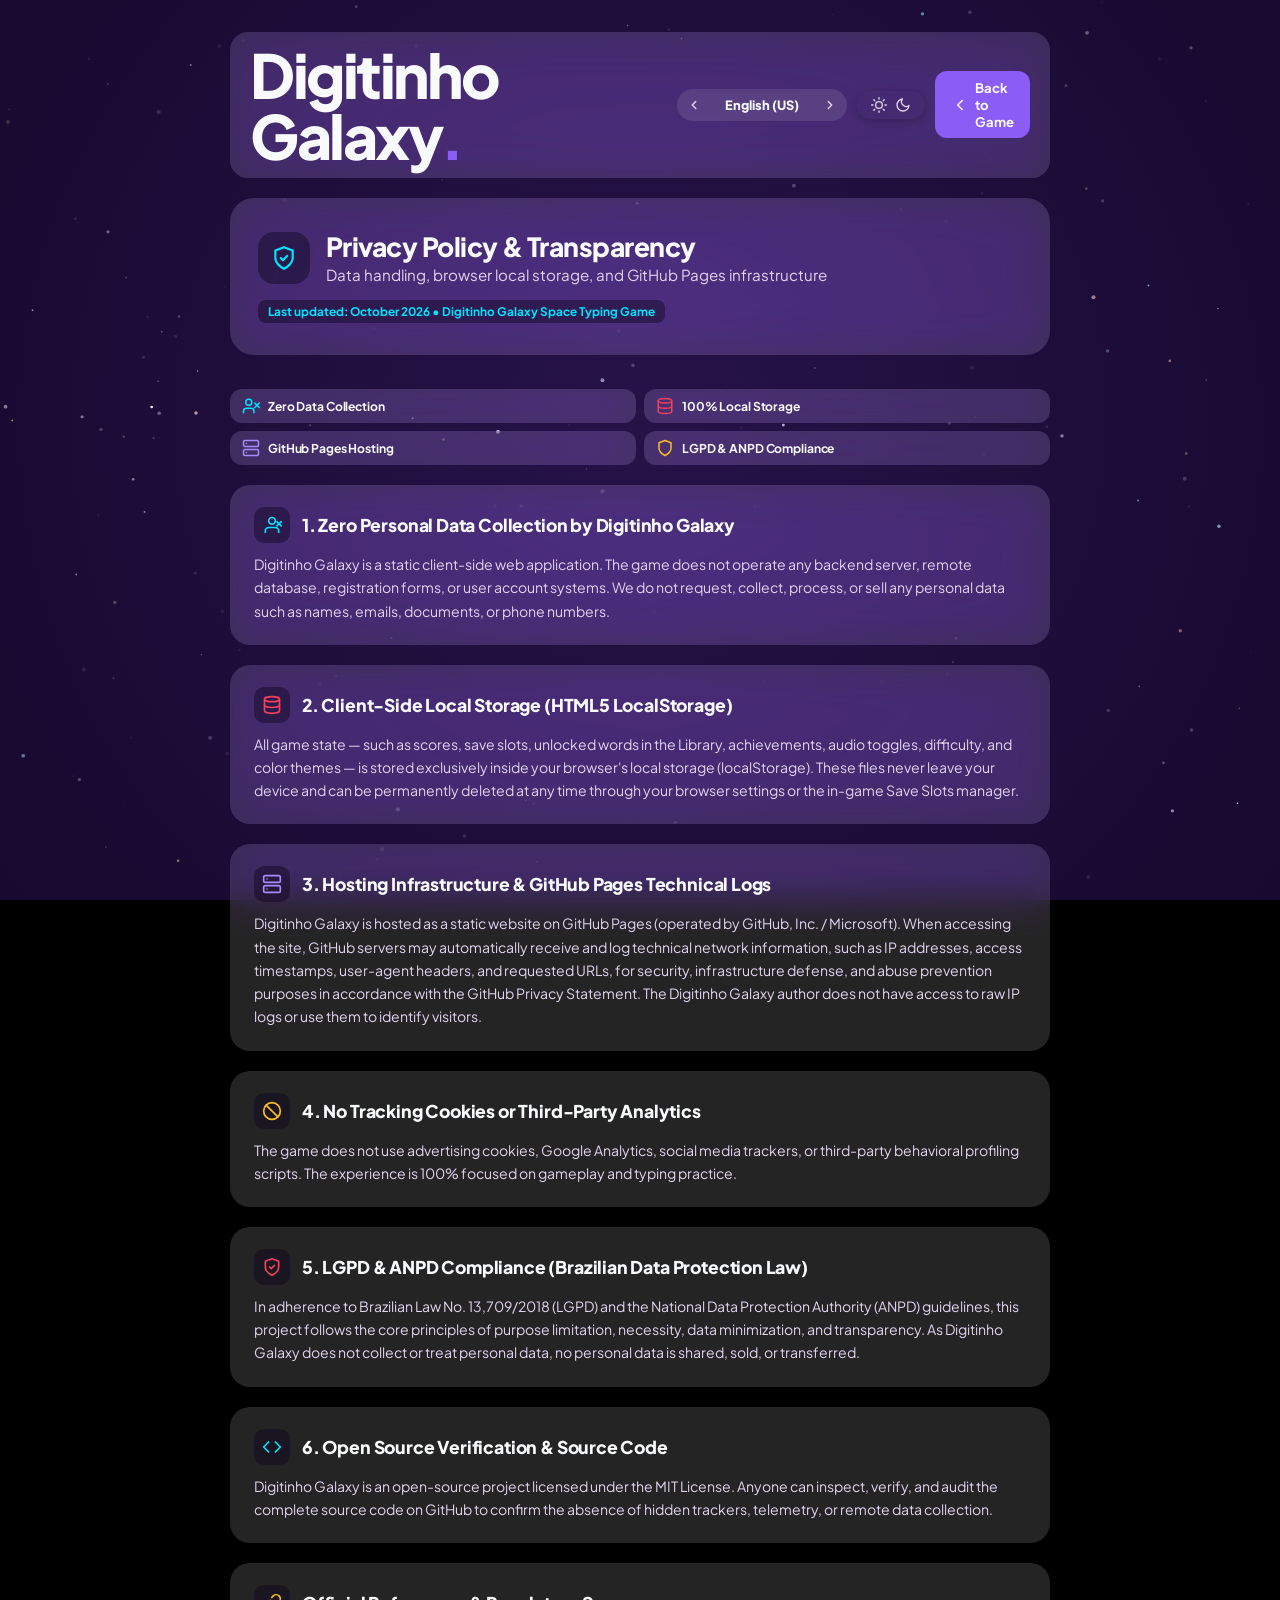
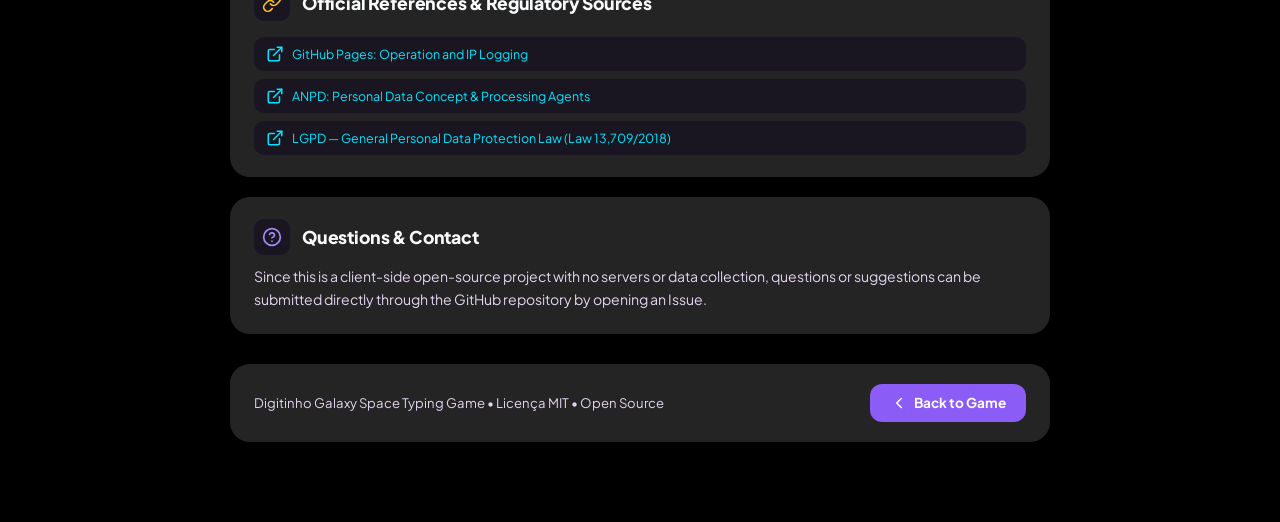
==== commit b859ae88: "feat: replace settings dropdowns with modern horizontal steppers - Eliminate native select dropdowns" ====
--- a/privacy.html
+++ b/privacy.html
@@ -12,7 +12,7 @@
   <link rel="stylesheet" href="./css/variables.css?v=1.6.1" />
   <link rel="stylesheet" href="./css/components.css?v=1.21.3" />
   <link rel="stylesheet" href="./css/layout.css?v=1.21.5" />
-  <link rel="stylesheet" href="./css/modals.css?v=1.4" />
+  <link rel="stylesheet" href="./css/modals.css?v=1.23" />
   <link rel="stylesheet" href="./css/responsive.css?v=1.0" />
   <style>
     html.privacy-html,
@@ -57,16 +57,22 @@
       </a>
 
       <div class="privacy-nav-actions">
-        <!-- Language selector dropdown -->
-        <select id="settings-lang-select" class="settings-opt-select" onchange="changeLanguage(this.value)" aria-label="Select language">
-          <option value="en">English (US)</option>
-          <option value="pt">Português (BR)</option>
-          <option value="fr">Français</option>
-          <option value="de">Deutsch</option>
-          <option value="ja">日本語</option>
-          <option value="ko">한국어</option>
-          <option value="zh">简体中文</option>
-        </select>
+        <!-- Language selector stepper -->
+        <div class="settings-stepper" id="settings-stepper-lang" role="group" aria-label="Language">
+          <button type="button" class="stepper-nav-btn stepper-prev" onclick="stepLanguage(-1)" aria-label="Previous" data-i18n-aria-label="settings_opt_prev" title="Previous">
+            <svg class="stepper-icon" width="14" height="14" viewBox="0 0 24 24" fill="none" stroke="currentColor" stroke-width="2.5" stroke-linecap="round" stroke-linejoin="round">
+              <polyline points="15 18 9 12 15 6"></polyline>
+            </svg>
+          </button>
+          <button type="button" class="stepper-display-btn" onclick="stepLanguage(1)" aria-label="Cycle language" title="Cycle language">
+            <span class="stepper-val-text" id="settings-lang-val">Português (BR)</span>
+          </button>
+          <button type="button" class="stepper-nav-btn stepper-next" onclick="stepLanguage(1)" aria-label="Next" data-i18n-aria-label="settings_opt_next" title="Next">
+            <svg class="stepper-icon" width="14" height="14" viewBox="0 0 24 24" fill="none" stroke="currentColor" stroke-width="2.5" stroke-linecap="round" stroke-linejoin="round">
+              <polyline points="9 18 15 12 9 6"></polyline>
+            </svg>
+          </button>
+        </div>
 
         <!-- Theme Toggle Button -->
         <button class="theme-switch-btn" onclick="toggleTheme()" type="button" aria-label="Toggle theme" title="Toggle theme">
@@ -325,7 +331,7 @@
 
   <!-- Scripts -->
   <script src="./js/ambient.js?v=1.0"></script>
-  <script src="./js/i18n.js?v=1.1"></script>
+  <script src="./js/i18n.js?v=1.23.1"></script>
   <script>
     // Theme Management for standalone privacy page (Dark Mode Only)
     function initTheme() {
--- a/css/modals.css
+++ b/css/modals.css
@@ -204,6 +204,8 @@
   font-weight: 700;
   color: var(--t1);
   text-align: left;
+  flex: 1;
+  min-width: 0;
 }
 .settings-opt-toggle,
 .pause-opt-toggle,
@@ -223,11 +225,13 @@
   user-select: none;
   outline: none;
   font-family: inherit;
+  transform: none !important;
 }
 .settings-opt-toggle:hover,
 .pause-opt-toggle:hover,
 .settings-opt-select:not(:disabled):hover {
   background: var(--glass-hover);
+  filter: brightness(1.12);
 }
 .settings-opt-select:disabled {
   background: var(--glass-sub-card);
@@ -253,6 +257,132 @@
 }
 .settings-opt-toggle.is-muted {
   opacity: 0.65;
+}
+
+/* ======================================================
+   SETTINGS HORIZONTAL STEPPER SELECTOR
+   Modern horizontal carousel/stepper control
+   ====================================================== */
+.settings-stepper {
+  display: inline-flex;
+  align-items: center;
+  justify-content: space-between;
+  background: var(--glass-btn-sec);
+  border-radius: var(--r-pill);
+  border: none !important;
+  box-shadow: none !important;
+  padding: 3px 4px;
+  min-width: 170px;
+  max-width: 230px;
+  user-select: none;
+  box-sizing: border-box;
+  transition: background 0.2s ease, filter 0.2s ease;
+  transform: none !important;
+  flex-shrink: 0;
+}
+
+.settings-stepper:hover {
+  background: var(--glass-card-hover);
+}
+
+.settings-stepper .stepper-nav-btn {
+  display: inline-flex;
+  align-items: center;
+  justify-content: center;
+  width: 26px;
+  height: 26px;
+  border-radius: var(--r-pill);
+  background: transparent;
+  border: none !important;
+  box-shadow: none !important;
+  color: var(--t2);
+  cursor: pointer;
+  padding: 0;
+  flex-shrink: 0;
+  outline: none;
+  transition: background 0.2s ease, color 0.2s ease, filter 0.2s ease;
+  transform: none !important;
+}
+
+.settings-stepper .stepper-nav-btn:hover:not(:disabled) {
+  background: var(--glass-hover);
+  color: var(--t1);
+  filter: brightness(1.15);
+}
+
+.settings-stepper .stepper-nav-btn:active:not(:disabled) {
+  filter: brightness(1.25);
+}
+
+.settings-stepper .stepper-display-btn {
+  display: inline-flex;
+  align-items: center;
+  justify-content: center;
+  background: transparent;
+  border: none !important;
+  box-shadow: none !important;
+  color: var(--t1);
+  font-size: 0.80rem;
+  font-weight: 800;
+  font-family: inherit;
+  cursor: pointer;
+  padding: 4px 6px;
+  flex: 1;
+  min-width: 0;
+  border-radius: 8px;
+  outline: none;
+  transition: background 0.2s ease, color 0.2s ease, filter 0.2s ease;
+  transform: none !important;
+}
+
+.settings-stepper .stepper-display-btn:hover:not(:disabled) {
+  background: rgba(255, 255, 255, 0.08);
+  filter: brightness(1.12);
+}
+
+[data-theme="light"] .settings-stepper .stepper-display-btn:hover:not(:disabled) {
+  background: rgba(15, 23, 42, 0.06);
+}
+
+.settings-stepper .stepper-val-text {
+  display: block;
+  white-space: nowrap;
+  overflow: hidden;
+  text-overflow: ellipsis;
+  text-align: center;
+  width: 100%;
+}
+
+.settings-stepper .stepper-icon {
+  display: block;
+  pointer-events: none;
+}
+
+/* Disabled state (Strict adherence to Rule 7: 100% text opacity, no dark boxes) */
+.settings-stepper.is-disabled {
+  background: var(--glass-sub-card);
+  cursor: not-allowed;
+  filter: none;
+}
+
+.settings-stepper.is-disabled .stepper-nav-btn,
+.settings-stepper.is-disabled .stepper-display-btn {
+  cursor: not-allowed;
+  pointer-events: auto;
+}
+
+.settings-stepper.is-disabled .stepper-nav-btn {
+  color: #64748B;
+  opacity: 0.45;
+}
+
+.settings-stepper.is-disabled .stepper-val-text {
+  color: #94A3B8;
+  opacity: 1 !important;
+}
+
+[data-theme="light"] .settings-stepper.is-disabled .stepper-val-text {
+  color: #475569;
 }
 
 .settings-opt-badge {
